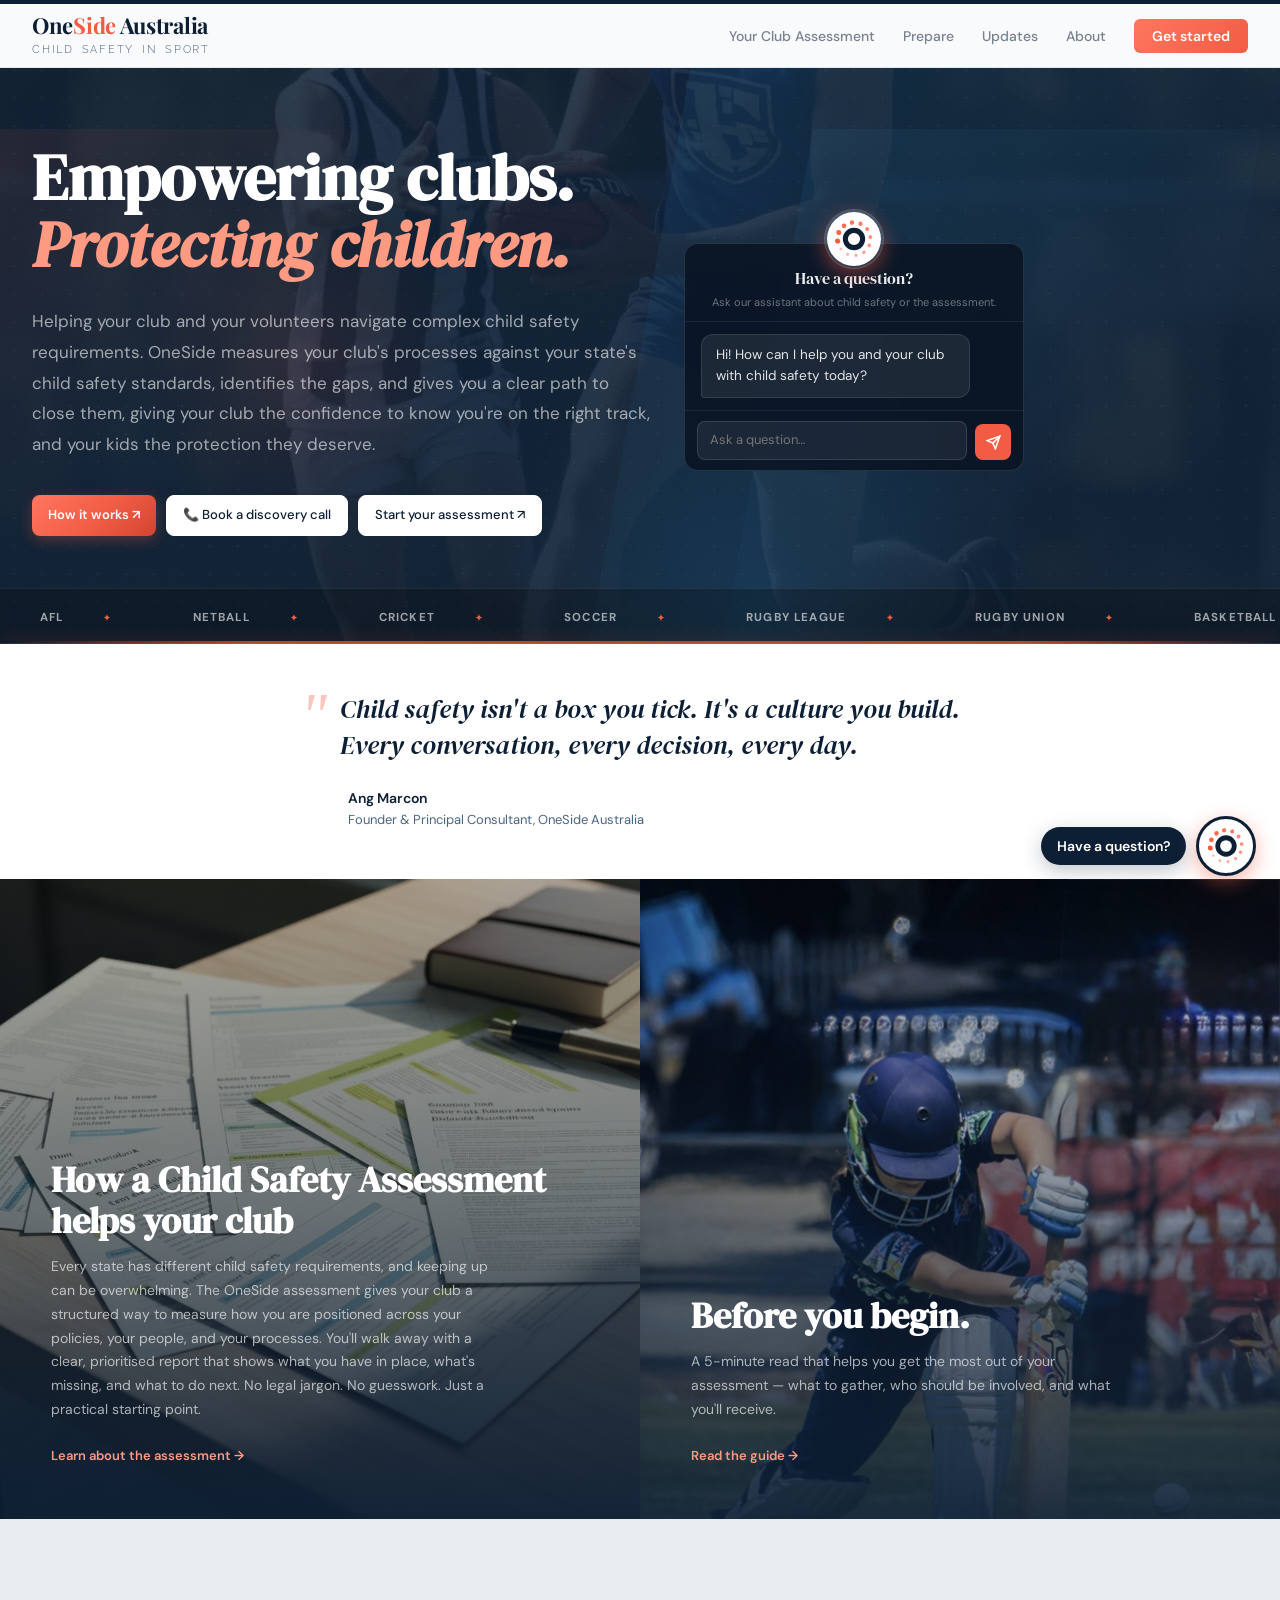
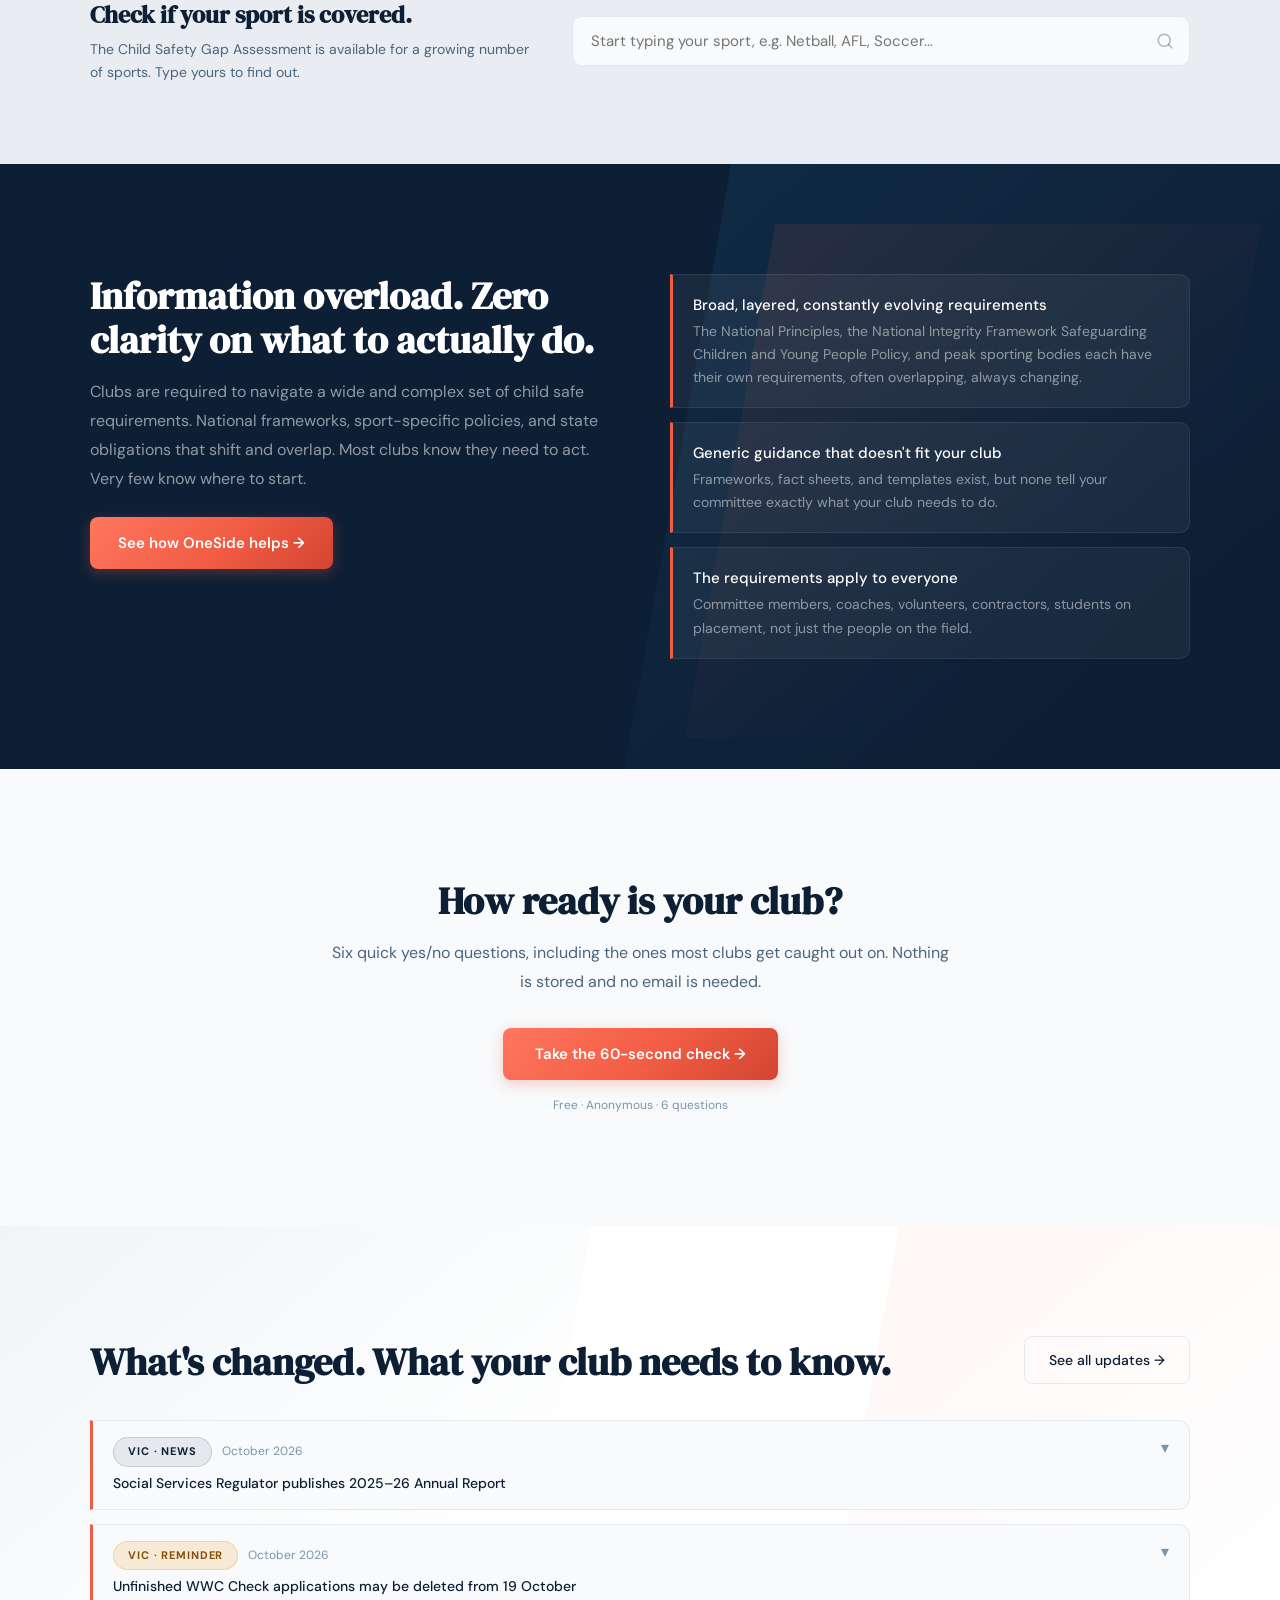
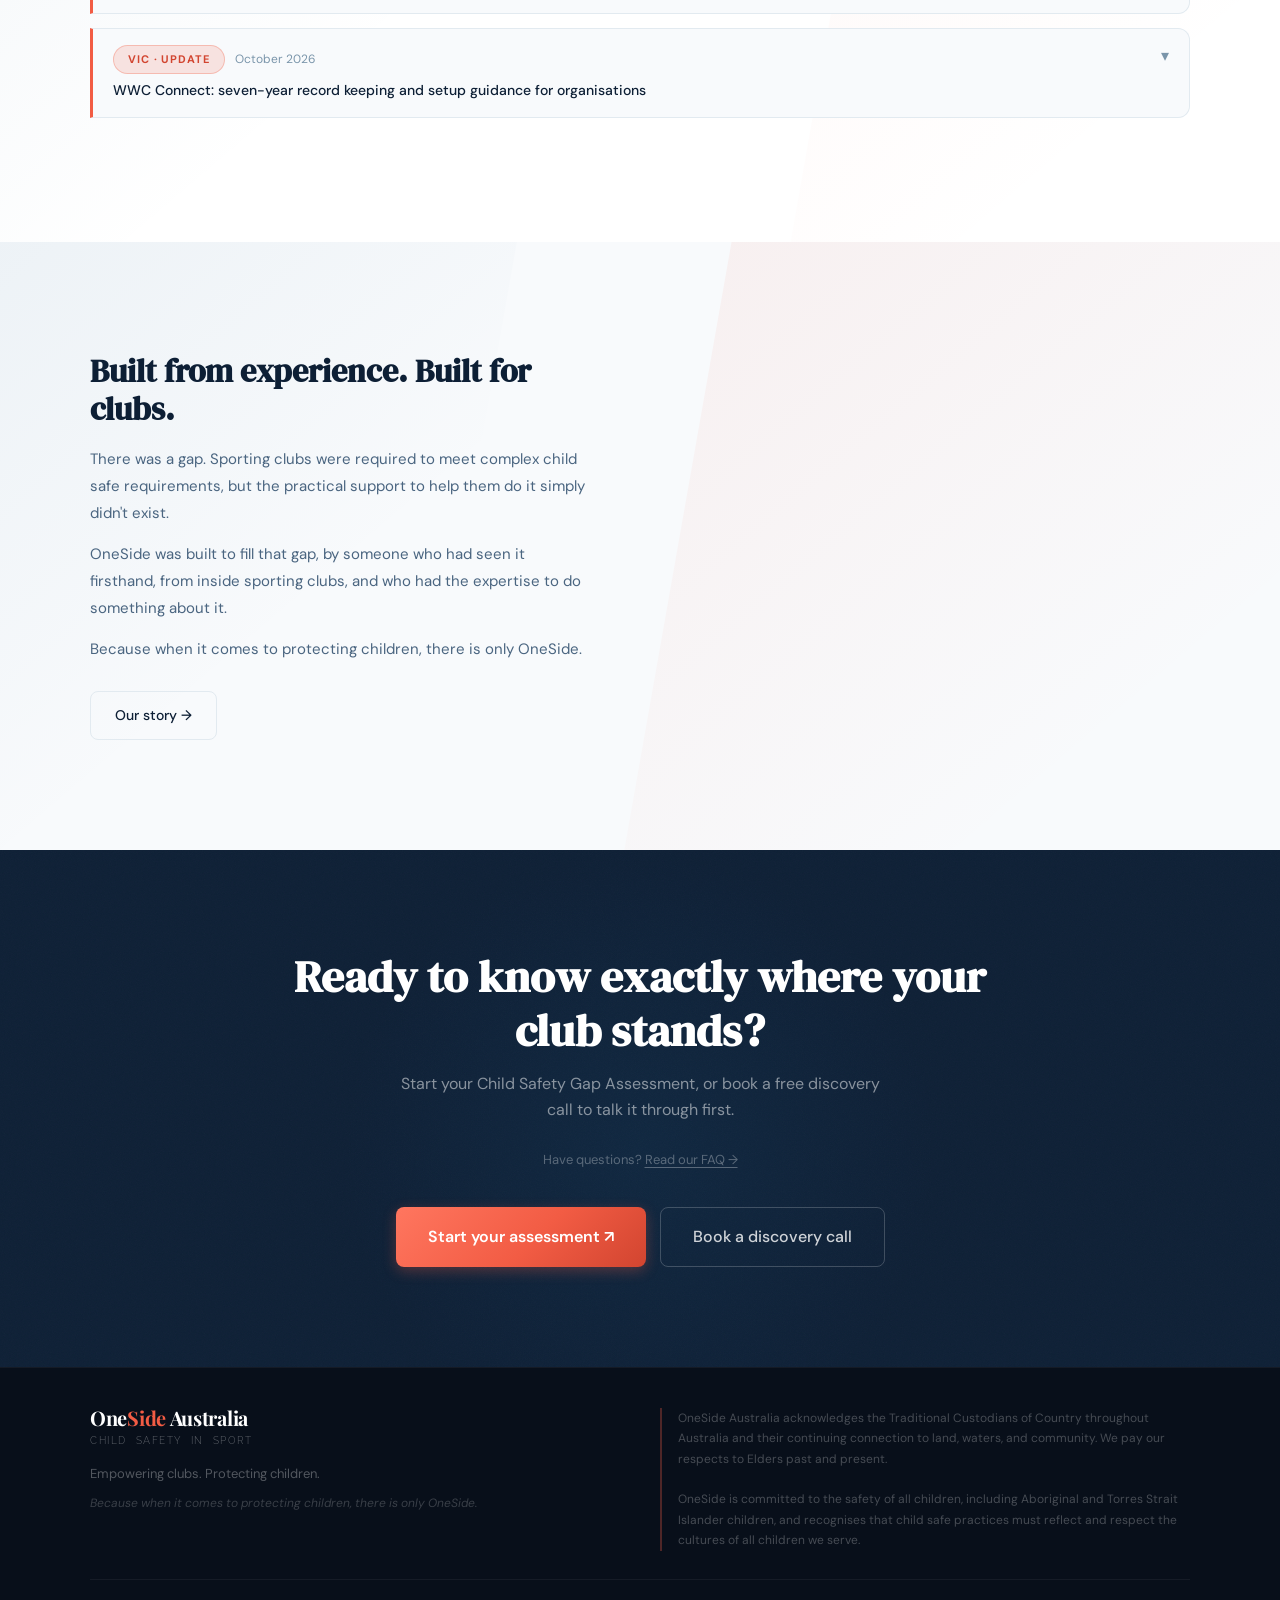
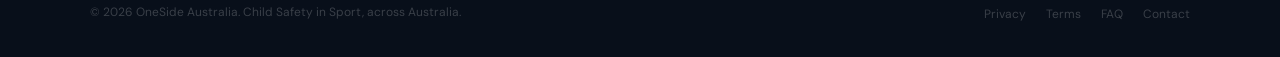
==== index.html @ 6e3538c7 "Sync home page with 3 newest updates" ====
﻿<!DOCTYPE html>
<html lang="en">
<head>
<meta charset="UTF-8">
<meta name="viewport" content="width=device-width, initial-scale=1.0">
<title>Child Safety Gap Assessment for Sporting Clubs | OneSide Australia</title>
<meta name="description" content="OneSide Australia helps sporting clubs become child safe compliant. Our gap assessment measures your club against the National Principles for Child Safe Organisations, the National Integrity Framework, and sport-specific requirements.">
<meta name="keywords" content="child safety sporting club Australia, child safe standards sport, child safety gap assessment, National Principles Child Safe Organisations, National Integrity Framework sport, child safe compliance sporting club, AFL child safety, netball child safety, cricket child safety">
<meta name="robots" content="index, follow">
<link rel="canonical" href="https://www.onesideaustralia.com.au/">
<meta property="og:title" content="Child Safety Gap Assessment for Sporting Clubs | OneSide Australia">
<meta property="og:description" content="Understand exactly where your club stands on child safety. OneSide measures your club against national frameworks and gives you practical options to become child safe compliant.">
<meta property="og:url" content="https://www.onesideaustralia.com.au/">
<meta property="og:type" content="website">
<meta property="og:site_name" content="OneSide Australia">
<meta property="og:image" content="https://www.onesideaustralia.com.au/images/og-image.png">
<meta property="og:image:width" content="1200">
<meta property="og:image:height" content="630">
<meta name="twitter:card" content="summary_large_image">
<meta name="twitter:title" content="Child Safety Gap Assessment for Sporting Clubs | OneSide Australia">
<meta name="twitter:description" content="Understand exactly where your club stands on child safety. OneSide measures your club against national frameworks.">
<meta name="twitter:image" content="https://www.onesideaustralia.com.au/images/og-image.png">
<link href="https://fonts.googleapis.com/css2?family=DM+Serif+Display:ital@0;1&family=DM+Sans:ital,wght@0,400;0,500;0,600;1,400&family=Playfair+Display:wght@700&family=Raleway:wght@300&display=swap" rel="stylesheet">
<link rel="icon" type="image/svg+xml" href="/favicon.svg">
<link rel="alternate icon" href="/favicon.ico">
<link rel="stylesheet" href="styles.css">
<script type="application/ld+json">
{
  "@context": "https://schema.org",
  "@type": "Organization",
  "name": "OneSide Australia",
  "url": "https://www.onesideaustralia.com.au",
  "description": "Child safety compliance consultancy helping Australian sporting clubs become child safe compliant through gap assessments and practical guidance.",
  "areaServed": "AU",
  "serviceType": "Child Safety Compliance Consulting"
}
</script>
<script type="application/ld+json">
{
  "@context": "https://schema.org",
  "@type": "Service",
  "name": "Child Safety Gap Assessment",
  "provider": { "@type": "Organization", "name": "OneSide Australia" },
  "description": "A gap assessment that measures your sporting club against the National Principles for Child Safe Organisations, the National Integrity Framework Safeguarding Children and Young People Policy, and sport-specific frameworks.",
  "areaServed": "AU",
  "offers": {
    "@type": "Offer",
    "price": "270",
    "priceCurrency": "AUD"
  }
}
</script>
<script defer src="/_vercel/insights/script.js"></script>
<!-- Google Analytics (G-QF3S1J1RBE). The tag is loaded after the page
     finishes loading so it never delays the page or the hero headline animation. -->
<script>
  window.dataLayer = window.dataLayer || [];
  function gtag(){dataLayer.push(arguments);}
  gtag('js', new Date());
  gtag('config', 'G-QF3S1J1RBE');
  window.addEventListener('load', function () {
    var s = document.createElement('script');
    s.async = true;
    s.src = 'https://www.googletagmanager.com/gtag/js?id=G-QF3S1J1RBE';
    document.head.appendChild(s);
  });
</script>
<!-- Microsoft Clarity (project z31mef8ixa). Loaded after the page finishes
     loading so it never delays the page or the hero headline animation. -->
<script type="text/javascript">
    window.addEventListener('load', function () {
        (function(c,l,a,r,i,t,y){
            c[a]=c[a]||function(){(c[a].q=c[a].q||[]).push(arguments)};
            t=l.createElement(r);t.async=1;t.src="https://www.clarity.ms/tag/"+i;
            y=l.getElementsByTagName(r)[0];y.parentNode.insertBefore(t,y);
        })(window, document, "clarity", "script", "z31mef8ixa");
    });
</script>
</head>
<body>

<nav>
  <div class="nav-logo">
    <a href="/" style="text-decoration:none;">
      <div>
        <div id="nav-brand" style="font-family:'Playfair Display',Georgia,serif;font-weight:700;font-size:22px;line-height:1;letter-spacing:-0.3px;white-space:nowrap;"><span style="color:#0D1F35">One</span><span style="color:#F25C44">Side</span><span style="color:#0D1F35"> Australia</span></div>
        <div id="logo-sub-wrap" style="margin-top:5px;">
          <div style="display:flex;justify-content:space-between;"><span style="font-family:'Raleway',sans-serif;font-weight:300;font-size:10.5px;color:#4A6580;">C</span><span style="font-family:'Raleway',sans-serif;font-weight:300;font-size:10.5px;color:#4A6580;">H</span><span style="font-family:'Raleway',sans-serif;font-weight:300;font-size:10.5px;color:#4A6580;">I</span><span style="font-family:'Raleway',sans-serif;font-weight:300;font-size:10.5px;color:#4A6580;">L</span><span style="font-family:'Raleway',sans-serif;font-weight:300;font-size:10.5px;color:#4A6580;">D</span><span style="font-family:'Raleway',sans-serif;font-weight:300;font-size:10.5px;color:#4A6580;">&nbsp;&nbsp;</span><span style="font-family:'Raleway',sans-serif;font-weight:300;font-size:10.5px;color:#4A6580;">S</span><span style="font-family:'Raleway',sans-serif;font-weight:300;font-size:10.5px;color:#4A6580;">A</span><span style="font-family:'Raleway',sans-serif;font-weight:300;font-size:10.5px;color:#4A6580;">F</span><span style="font-family:'Raleway',sans-serif;font-weight:300;font-size:10.5px;color:#4A6580;">E</span><span style="font-family:'Raleway',sans-serif;font-weight:300;font-size:10.5px;color:#4A6580;">T</span><span style="font-family:'Raleway',sans-serif;font-weight:300;font-size:10.5px;color:#4A6580;">Y</span><span style="font-family:'Raleway',sans-serif;font-weight:300;font-size:10.5px;color:#4A6580;">&nbsp;&nbsp;</span><span style="font-family:'Raleway',sans-serif;font-weight:300;font-size:10.5px;color:#4A6580;">I</span><span style="font-family:'Raleway',sans-serif;font-weight:300;font-size:10.5px;color:#4A6580;">N</span><span style="font-family:'Raleway',sans-serif;font-weight:300;font-size:10.5px;color:#4A6580;">&nbsp;&nbsp;</span><span style="font-family:'Raleway',sans-serif;font-weight:300;font-size:10.5px;color:#4A6580;">S</span><span style="font-family:'Raleway',sans-serif;font-weight:300;font-size:10.5px;color:#4A6580;">P</span><span style="font-family:'Raleway',sans-serif;font-weight:300;font-size:10.5px;color:#4A6580;">O</span><span style="font-family:'Raleway',sans-serif;font-weight:300;font-size:10.5px;color:#4A6580;">R</span><span style="font-family:'Raleway',sans-serif;font-weight:300;font-size:10.5px;color:#4A6580;">T</span></div>
        </div>
      </div>
    </a>
  </div>
  <ul class="nav-links">
    <li><a href="/assessment">Your Club Assessment</a></li>
    <li><a href="/prepare">Prepare</a></li>
    <li><a href="/updates">Updates</a></li>
    <li><a href="/about">About</a></li>
    <li><a href="/contact" class="nav-cta">Get started</a></li>
  </ul>
  <button class="hamburger" onclick="toggleMobileNav()" aria-label="Menu">
    <span></span><span></span><span></span>
  </button>
</nav>
<div class="mobile-nav" id="mobileNav">
  <a href="/assessment">Your Club Assessment</a>
  <a href="/prepare">Prepare</a>
  <a href="/updates">Updates</a>
  <a href="/about">About</a>
  <a href="/contact" class="nav-cta">Get started</a>
</div>

<main>

  <!-- HERO -->
<section class="hero-parallax" style="background: linear-gradient(rgba(13,31,53,0.87) 0%, rgba(13,31,53,0.93) 100%), url('/images/hero-sport.png') center/cover no-repeat; position:relative;overflow:hidden;padding-top:64px;max-width:100vw;">
  <!-- Background decorations -->
  <div style="position:absolute;inset:0;pointer-events:none;overflow:hidden;z-index:0;">
    <div style="position:absolute;top:50%;left:38%;width:560px;height:560px;background:radial-gradient(circle,rgba(46,134,193,0.18) 0%,transparent 68%);animation:heroGlow 7s ease-in-out infinite;transform-origin:center;"></div>
    <div style="position:absolute;top:30%;left:10%;width:340px;height:340px;background:radial-gradient(circle,rgba(242,92,68,0.1) 0%,transparent 70%);animation:heroGlow2 9s ease-in-out infinite;transform-origin:center;"></div>
    <div style="position:absolute;top:-10%;right:-5%;width:55%;height:130%;background:linear-gradient(135deg,rgba(27,94,138,0.22) 0%,transparent 65%);transform:skewX(-10deg);"></div>
    <div style="position:absolute;top:20%;right:5%;width:35%;height:80%;background:linear-gradient(135deg,rgba(46,134,193,0.1) 0%,transparent 70%);transform:skewX(-10deg);"></div>
    <div style="position:absolute;bottom:20%;left:-5%;width:30%;height:60%;background:linear-gradient(135deg,rgba(242,92,68,0.09) 0%,transparent 70%);transform:skewX(-10deg);"></div>
    <div style="position:absolute;inset:0;background-image:radial-gradient(rgba(255,255,255,0.04) 1px,transparent 1px);background-size:28px 28px;"></div>
    <div style="position:absolute;inset:0;background-image:url('data:image/svg+xml,%3Csvg viewBox=\'0 0 256 256\' xmlns=\'http://www.w3.org/2000/svg\'%3E%3Cfilter id=\'noise\'%3E%3CfeTurbulence type=\'fractalNoise\' baseFrequency=\'0.85\' numOctaves=\'4\' stitchTiles=\'stitch\'/%3E%3C/filter%3E%3Crect width=\'100%25\' height=\'100%25\' filter=\'url(%23noise)\' opacity=\'0.055\'/%3E%3C/svg%3E');background-size:180px 180px;opacity:0.65;pointer-events:none;"></div>
    <div style="position:absolute;bottom:0;left:0;right:0;height:3px;background:linear-gradient(90deg,transparent,var(--coral) 20%,var(--coral) 80%,transparent);box-shadow:0 0 16px rgba(242,92,68,0.5);"></div>
  </div>

  <!-- Hero body: text left, chat right -->
  <div style="position:relative;z-index:1;padding:80px 2rem 52px;display:flex;gap:32px;align-items:center;flex-wrap:wrap;">

    <!-- Text content -->
    <div style="flex:1;min-width:280px;max-width:620px;">
      <h1 style="font-family:'DM Serif Display',serif;font-size:clamp(2.9rem,5vw,4.2rem);line-height:1.05;color:white;margin-bottom:20px;overflow:hidden;padding-bottom:8px;">
        <span id="hero-line1" style="display:block;opacity:0;transform:translateX(-60px);transition:opacity 0.8s ease,transform 0.8s ease;">Empowering clubs.</span>
        <em id="hero-line2" style="display:block;font-style:italic;color:var(--coral-light);opacity:0;transform:translateX(-60px);transition:opacity 0.8s ease 0.45s,transform 0.8s ease 0.45s;">Protecting children.</em>
      </h1>
      <p style="font-size:17px;color:rgba(255,255,255,0.6);line-height:1.8;margin-bottom:36px;">Helping your club and your volunteers navigate complex child safety requirements. OneSide measures your club's processes against your state's child safety standards, identifies the gaps, and gives you a clear path to close them, giving your club the confidence to know you're on the right track, and your kids the protection they deserve.</p>
      <div style="display:flex;gap:10px;flex-wrap:wrap;">
        <a href="/assessment" class="btn-primary" style="font-size:13px;padding:9px 16px;">How it works ↗</a>
        <a href="https://outlook.office.com/book/OneSideAustralia30minDiscoveryCall@onesideaustralia.com.au/?ismsaljsauthenabled" target="_blank" class="btn-secondary" style="font-size:13px;padding:9px 16px;background:white;color:#0D1F35;border-color:white;">📞 Book a discovery call</a>
        <a href="https://oneside-australia.vercel.app/payment-select.html?type=initial" class="btn-secondary" target="_blank" style="font-size:13px;padding:9px 16px;background:white;color:#0D1F35;border-color:white;">Start your assessment ↗</a>
      </div>
    </div>

    <!-- Chat widget -->
    <div id="hero-chat" data-clarity-mask="True" style="flex:0 0 340px;min-width:280px;position:relative;padding-top:34px;">
      <!-- Popout spinning logo bubble -->
      <div style="position:absolute;top:0;left:50%;transform:translateX(-50%);width:60px;height:60px;border-radius:50%;background:white;border:3px solid rgba(255,255,255,0.18);background-clip:padding-box;display:flex;align-items:center;justify-content:center;box-shadow:0 6px 20px rgba(242,92,68,0.45);z-index:2;">
        <img src="/favicon.svg" width="46" height="46" alt="" aria-hidden="true">
      </div>
      <!-- Chat box -->
      <div style="background:rgba(9,19,34,0.82);backdrop-filter:blur(16px);-webkit-backdrop-filter:blur(16px);border-radius:14px;border:1px solid rgba(255,255,255,0.12);overflow:hidden;">
      <div style="padding:22px 20px 10px;text-align:center;border-bottom:1px solid rgba(255,255,255,0.07);">
        <p style="font-family:'DM Serif Display',serif;font-size:1rem;color:rgba(255,255,255,0.92);margin-bottom:2px;">Have a question?</p>
        <p style="font-size:11px;color:rgba(255,255,255,0.4);">Ask our assistant about child safety or the assessment.</p>
      </div>
      <div id="chat-messages" class="hero-chat-wrap" style="max-height:200px;overflow-y:auto;padding:12px 16px;display:flex;flex-direction:column;gap:8px;"></div>
      <div style="padding:10px 12px;border-top:1px solid rgba(255,255,255,0.07);display:flex;gap:8px;">
        <textarea id="chat-input" rows="1" placeholder="Ask a question…" onkeydown="chatKeydown(event)" style="flex:1;background:rgba(255,255,255,0.07);border:1px solid rgba(255,255,255,0.12);border-radius:8px;padding:9px 12px;font-size:13px;color:white;font-family:'DM Sans',sans-serif;outline:none;resize:none;min-height:36px;max-height:72px;line-height:1.45;transition:border-color 0.15s;" onfocus="this.style.borderColor='rgba(242,92,68,0.6)'" onblur="this.style.borderColor='rgba(255,255,255,0.12)'"></textarea>
        <button id="chat-send" onclick="sendChat()" aria-label="Send" style="background:var(--coral);border:none;border-radius:8px;width:36px;height:36px;cursor:pointer;display:flex;align-items:center;justify-content:center;flex-shrink:0;align-self:flex-end;transition:background 0.15s;">
          <svg width="15" height="15" viewBox="0 0 24 24" fill="none" stroke="white" stroke-width="2.5" stroke-linecap="round"><line x1="22" y1="2" x2="11" y2="13"/><polygon points="22 2 15 22 11 13 2 9 22 2"/></svg>
        </button>
      </div>
      </div><!-- /chat box -->
    </div><!-- /chat widget -->

  </div>

  <!-- Marquee -->
  <div class="marquee-wrap">
    <div class="marquee-inner">
      <span class="marquee-item">AFL</span>
      <span class="marquee-item">Netball</span>
      <span class="marquee-item">Cricket</span>
      <span class="marquee-item">Soccer</span>
      <span class="marquee-item">Rugby League</span>
      <span class="marquee-item">Rugby Union</span>
      <span class="marquee-item">Basketball</span>
      <span class="marquee-item">Tennis</span>
      <span class="marquee-item">Golf</span>
      <span class="marquee-item">Table Tennis</span>
      <span class="marquee-item">AFL</span>
      <span class="marquee-item">Netball</span>
      <span class="marquee-item">Cricket</span>
      <span class="marquee-item">Soccer</span>
      <span class="marquee-item">Rugby League</span>
      <span class="marquee-item">Rugby Union</span>
      <span class="marquee-item">Basketball</span>
      <span class="marquee-item">Tennis</span>
      <span class="marquee-item">Golf</span>
      <span class="marquee-item">Table Tennis</span>
    </div>
  </div>
</section>


  <!-- FOUNDER QUOTE -->
  <div style="background:white;padding:48px 2rem;">
    <div style="max-width:680px;margin:0 auto;">
      <div style="font-size:clamp(1.2rem,2vw,1.7rem);font-family:'DM Serif Display',serif;font-style:italic;color:var(--midnight);line-height:1.4;margin-bottom:24px;position:relative;padding-left:40px;">
        <span style="position:absolute;left:0;top:-8px;font-size:4rem;color:var(--coral);opacity:0.35;font-family:Georgia,serif;line-height:1;">"</span>
        Child safety isn't a box you tick. It's a culture you build. Every conversation, every decision, every day.
      </div>
      <div style="padding-left:48px;">
        <div style="font-size:14px;font-weight:600;color:var(--midnight);">Ang Marcon</div>
        <div style="font-size:13px;color:var(--text-mid);">Founder &amp; Principal Consultant, OneSide Australia</div>
      </div>
    </div>
  </div>

  <!-- FEATURE CARDS -->
  <div style="display:grid;grid-template-columns:1fr 1fr;">
    <a href="/assessment" style="aspect-ratio:1/1;position:relative;display:block;overflow:hidden;text-decoration:none;">
      <img src="/images/docs.png" alt="Child safety assessment documents" style="position:absolute;inset:0;width:100%;height:100%;object-fit:cover;transition:transform 0.5s ease;">
      <div style="position:absolute;inset:0;background:linear-gradient(to top,rgba(13,31,53,0.92) 0%,rgba(13,31,53,0.5) 50%,rgba(13,31,53,0.15) 100%);"></div>
      <div style="position:absolute;bottom:0;left:0;right:0;padding:clamp(24px,4vw,52px);">
        <h3 style="font-family:'DM Serif Display',serif;font-size:clamp(1.5rem,2.8vw,2.4rem);color:white;margin-bottom:14px;line-height:1.15;">How a Child Safety Assessment helps your club</h3>
        <p style="font-size:14px;color:rgba(255,255,255,0.65);line-height:1.7;margin-bottom:20px;max-width:44ch;">Every state has different child safety requirements, and keeping up can be overwhelming. The OneSide assessment gives your club a structured way to measure how you are positioned across your policies, your people, and your processes. You'll walk away with a clear, prioritised report that shows what you have in place, what's missing, and what to do next. No legal jargon. No guesswork. Just a practical starting point.</p>
        <span style="font-size:13px;font-weight:600;color:var(--coral-light);">Learn about the assessment →</span>
      </div>
    </a>
    <a href="/prepare" style="aspect-ratio:1/1;position:relative;display:block;overflow:hidden;text-decoration:none;">
      <img src="/images/5f00552d-e701-4f78-8898-78daaa9857b1.jpg" alt="Junior sport" style="position:absolute;inset:0;width:100%;height:100%;object-fit:cover;object-position:center top;transition:transform 0.5s ease;">
      <div style="position:absolute;inset:0;background:linear-gradient(to top,rgba(13,31,53,0.92) 0%,rgba(13,31,53,0.5) 50%,rgba(13,31,53,0.15) 100%);"></div>
      <div style="position:absolute;bottom:0;left:0;right:0;padding:clamp(24px,4vw,52px);">
        <h3 style="font-family:'DM Serif Display',serif;font-size:clamp(1.5rem,2.8vw,2.4rem);color:white;margin-bottom:14px;line-height:1.15;">Before you begin.</h3>
        <p style="font-size:14px;color:rgba(255,255,255,0.65);line-height:1.7;margin-bottom:20px;max-width:44ch;">A 5-minute read that helps you get the most out of your assessment — what to gather, who should be involved, and what you'll receive.</p>
        <span style="font-size:13px;font-weight:600;color:var(--coral-light);">Read the guide →</span>
      </div>
    </a>
  </div>

  <!-- SPORT SEARCH -->
  <section style="padding:80px 2rem;background:rgba(13,31,53,0.06);position:relative;overflow:hidden;" class="reveal">
    <div class="section-inner" style="position:relative;z-index:1;">
      <div style="display:grid;grid-template-columns:1fr 1.4fr;gap:40px;align-items:center;">
        <div>
          <h2 style="font-family:'DM Serif Display',serif;font-size:1.5rem;color:var(--midnight);line-height:1.3;margin-bottom:8px;">Check if your sport is covered.</h2>
          <p style="font-size:14px;color:var(--text-mid);line-height:1.65;">The Child Safety Gap Assessment is available for a growing number of sports. Type yours to find out.</p>
        </div>
        <div>
          <div style="position:relative;">
            <input type="text" id="home-sport-input" oninput="checkSportHome(this.value)" placeholder="Start typing your sport, e.g. Netball, AFL, Soccer..." autocomplete="off" style="width:100%;padding:14px 48px 14px 18px;font-size:15px;border-radius:10px;border:1.5px solid var(--muted);background:var(--off-white);color:var(--midnight);font-family:'DM Sans',sans-serif;outline:none;transition:border-color 0.15s;" onfocus="this.style.borderColor='#F25C44'" onblur="this.style.borderColor='rgba(13,31,53,0.15)'">
            <svg style="position:absolute;right:16px;top:50%;transform:translateY(-50%);color:rgba(13,31,53,0.3);" width="18" height="18" viewBox="0 0 24 24" fill="none" stroke="currentColor" stroke-width="2" stroke-linecap="round"><circle cx="11" cy="11" r="8"/><path d="M21 21l-4.35-4.35"/></svg>
          </div>
          <div id="home-sport-result" style="margin-top:10px;display:none;"></div>
        </div>
      </div>
    </div>
  </section>

  <!-- PROBLEM -->
  <section style="padding:110px 2rem;background:var(--midnight);position:relative;overflow:hidden;" class="reveal">
    <div style="position:absolute;top:-20%;right:-8%;width:55%;height:140%;background:linear-gradient(135deg,rgba(27,94,138,0.2) 0%,transparent 70%);transform:skewX(-10deg);pointer-events:none;"></div>
    <div style="position:absolute;top:10%;right:5%;width:38%;height:85%;background:linear-gradient(135deg,rgba(242,92,68,0.1) 0%,transparent 70%);transform:skewX(-10deg);pointer-events:none;"></div>
    <div class="section-inner" style="position:relative;z-index:1;">
      <div style="display:grid;grid-template-columns:1fr 1fr;gap:60px;align-items:start;">
        <div>
          <h2 class="section-title" style="color:white;">Information overload. Zero clarity on what to actually do.</h2>
          <p class="lead" style="color:rgba(255,255,255,0.55);margin-bottom:24px;">Clubs are required to navigate a wide and complex set of child safe requirements. National frameworks, sport-specific policies, and state obligations that shift and overlap. Most clubs know they need to act. Very few know where to start.</p>
          <a href="/assessment" class="btn-primary">See how OneSide helps →</a>
        </div>
        <div class="reveal-stagger">
          <div style="display:flex;align-items:flex-start;gap:14px;padding:18px 20px;background:rgba(255,255,255,0.05);border:1px solid rgba(255,255,255,0.08);border-left:3px solid var(--coral);border-radius:0 10px 10px 0;margin-bottom:14px;" class="hover-card-dark"><div><strong style="display:block;font-size:15px;color:white;margin-bottom:3px;font-weight:500;">Broad, layered, constantly evolving requirements</strong><p style="font-size:14px;color:rgba(255,255,255,0.5);line-height:1.65;">The National Principles, the National Integrity Framework Safeguarding Children and Young People Policy, and peak sporting bodies each have their own requirements, often overlapping, always changing.</p></div></div>
          <div style="display:flex;align-items:flex-start;gap:14px;padding:18px 20px;background:rgba(255,255,255,0.05);border:1px solid rgba(255,255,255,0.08);border-left:3px solid var(--coral);border-radius:0 10px 10px 0;margin-bottom:14px;" class="hover-card-dark"><div><strong style="display:block;font-size:15px;color:white;margin-bottom:3px;font-weight:500;">Generic guidance that doesn't fit your club</strong><p style="font-size:14px;color:rgba(255,255,255,0.5);line-height:1.65;">Frameworks, fact sheets, and templates exist, but none tell your committee exactly what your club needs to do.</p></div></div>
          <div style="display:flex;align-items:flex-start;gap:14px;padding:18px 20px;background:rgba(255,255,255,0.05);border:1px solid rgba(255,255,255,0.08);border-left:3px solid var(--coral);border-radius:0 10px 10px 0;" class="hover-card-dark"><div><strong style="display:block;font-size:15px;color:white;margin-bottom:3px;font-weight:500;">The requirements apply to everyone</strong><p style="font-size:14px;color:rgba(255,255,255,0.5);line-height:1.65;">Committee members, coaches, volunteers, contractors, students on placement, not just the people on the field.</p></div></div>
        </div>
      </div>
    </div>
  </section>

  <!-- READINESS QUICK CHECK — TEASER -->
  <section style="padding:110px 2rem;background:var(--off-white);" class="reveal" id="readiness-check">
    <div class="section-inner" style="max-width:680px;text-align:center;">
      <h2 class="section-title">How ready is your club?</h2>
      <p class="lead" style="margin:0 auto 32px;">Six quick yes/no questions, including the ones most clubs get caught out on. Nothing is stored and no email is needed.</p>
      <button class="btn-primary" onclick="openQuiz()" style="font-size:15px;padding:16px 32px;">Take the 60-second check →</button>
      <p style="font-size:12px;color:var(--text-light);margin-top:16px;">Free · Anonymous · 6 questions</p>
    </div>
  </section>

  <!-- UPDATES PREVIEW -->
  <section style="padding:110px 2rem;background:white;position:relative;overflow:hidden;" class="reveal">
    <div style="position:absolute;top:-15%;left:-6%;width:48%;height:130%;background:linear-gradient(135deg,rgba(27,94,138,0.07) 0%,transparent 70%);transform:skewX(-10deg);pointer-events:none;"></div>
    <div style="position:absolute;top:-10%;right:-6%;width:40%;height:120%;background:linear-gradient(135deg,rgba(242,92,68,0.05) 0%,transparent 70%);transform:skewX(-10deg);pointer-events:none;"></div>
    <div class="section-inner" style="position:relative;z-index:1;">
      <div style="display:flex;align-items:flex-end;justify-content:space-between;margin-bottom:36px;flex-wrap:wrap;gap:16px;">
        <div>
          <h2 class="section-title" style="margin-bottom:0;">What's changed. What your club needs to know.</h2>
        </div>
        <a href="/updates" class="btn-outline" style="flex-shrink:0;">See all updates →</a>
      </div>
      
      <div class="update-card" data-region="vic" data-sport="all" data-sortdate="2026-10"><div class="uc-head" onclick="toggleUpdate(this.closest('.update-card'))"><div class="uc-head-inner"><div class="uc-meta"><span class="uc-tag t-news">VIC · News</span><span class="uc-date">October 2026</span></div><h5>Social Services Regulator publishes 2025–26 Annual Report</h5></div><span class="uc-chevron">▾</span></div><div class="uc-body"><p>The Social Services Regulator (SSR) has published its second annual report, covering the 2025–26 financial year. The report highlights the SSR&#39;s progress following the Rapid Child Safety Review, with an expansion of the SSR&#39;s remit to include delivering the Working with Children Check, NDIS Worker Screening Check, the Reportable Conduct Scheme and taking a greater role in upholding the Child Safe Standards.</p><a href="https://www.vic.gov.au/social-services-regulator-2025-26-annual-report" class="uc-source-link" target="_blank" rel="noopener">Read more at Social Services Regulator ↗</a></div></div>
      <div class="update-card" data-region="vic" data-sport="all" data-sortdate="2026-10"><div class="uc-head" onclick="toggleUpdate(this.closest('.update-card'))"><div class="uc-head-inner"><div class="uc-meta"><span class="uc-tag t-reminder">VIC · Reminder</span><span class="uc-date">October 2026</span></div><h5>Unfinished WWC Check applications may be deleted from 19 October</h5></div><span class="uc-chevron">▾</span></div><div class="uc-body"><p>Anyone who starts an online Working with Children Check application but doesn&#39;t complete it, including verifying their identity, before Monday 19 October 2026 may have their application deleted. They will then need to start a new application and complete the mandatory child safety training.</p><a href="https://www.vic.gov.au/working-with-children-check" class="uc-source-link" target="_blank" rel="noopener">Read more at Social Services Regulator (Victoria) ↗</a></div></div>
      <div class="update-card" data-region="vic" data-sport="all" data-sortdate="2026-10"><div class="uc-head" onclick="toggleUpdate(this.closest('.update-card'))"><div class="uc-head-inner"><div class="uc-meta"><span class="uc-tag t-update">VIC · Update</span><span class="uc-date">October 2026</span></div><h5>WWC Connect: seven-year record keeping and setup guidance for organisations</h5></div><span class="uc-chevron">▾</span></div><div class="uc-body"><p>From 19 October 2026, organisations that engage people in child-related work must keep records of each worker&#39;s name, contact details, evidence of verification, and start and end dates for at least seven years after they stop engaging them. Clubs access WWC Connect with a Service Victoria account and business profile, and can add delegates and use bulk upload.</p><a href="https://www.vic.gov.au/working-children-connect" class="uc-source-link" target="_blank" rel="noopener">Read more at Social Services Regulator (Victoria) ↗</a></div></div>
    </div>
  </section>

  <!-- WHY ONESIDE -->
  <section style="padding:110px 2rem;background:var(--off-white);position:relative;overflow:hidden;" class="reveal">
    <div style="position:absolute;top:-20%;right:-8%;width:55%;height:140%;background:linear-gradient(135deg,rgba(242,92,68,0.07) 0%,transparent 70%);transform:skewX(-10deg);pointer-events:none;"></div>
    <div style="position:absolute;bottom:0%;left:-5%;width:42%;height:120%;background:linear-gradient(135deg,rgba(27,94,138,0.06) 0%,transparent 70%);transform:skewX(-10deg);pointer-events:none;"></div>
    <div class="section-inner" style="display:grid;grid-template-columns:1fr 1.1fr;gap:60px;align-items:center;position:relative;z-index:1;">
      <div>
        <h2 style="font-family:'DM Serif Display',serif;font-size:clamp(1.6rem,2.5vw,2.2rem);color:var(--midnight);margin-bottom:18px;line-height:1.2;">Built from experience. Built for clubs.</h2>
        <p style="font-size:15px;color:var(--text-mid);line-height:1.8;margin-bottom:14px;">There was a gap. Sporting clubs were required to meet complex child safe requirements, but the practical support to help them do it simply didn't exist.</p>
        <p style="font-size:15px;color:var(--text-mid);line-height:1.8;margin-bottom:14px;">OneSide was built to fill that gap, by someone who had seen it firsthand, from inside sporting clubs, and who had the expertise to do something about it.</p>
        <p style="font-size:15px;color:var(--text-mid);line-height:1.8;margin-bottom:28px;">Because when it comes to protecting children, there is only OneSide.</p>
        <a href="/about" class="btn-outline">Our story →</a>
      </div>
      <div style="display:flex;flex-direction:column;gap:14px;" class="reveal-stagger">
        <!-- QUALIFICATIONS HIDDEN — restore once secondary employment approved
        <div style="background:white;border:1px solid var(--muted);border-radius:12px;padding:20px 24px;display:flex;align-items:flex-start;gap:12px;" class="hover-card">
          <div style="width:6px;height:6px;border-radius:50%;background:var(--coral);flex-shrink:0;margin-top:8px;"></div>
          <div style="font-size:14px;color:var(--text-mid);line-height:1.65;">Over two decades of experience in public safety and child protection</div>
        </div>
        <div style="background:white;border:1px solid var(--muted);border-radius:12px;padding:20px 24px;display:flex;align-items:flex-start;gap:12px;" class="hover-card">
          <div style="width:6px;height:6px;border-radius:50%;background:var(--coral);flex-shrink:0;margin-top:8px;"></div>
          <div style="font-size:14px;color:var(--text-mid);line-height:1.65;">Active experience working inside junior sporting clubs, not advising from the outside</div>
        </div>
        -->
      </div>
    </div>
  </section>

  <!-- FINAL CTA -->
  <section class="final-cta reveal">
    <h2>Ready to know exactly where your club stands?</h2>
    <p>Start your Child Safety Gap Assessment, or book a free discovery call to talk it through first.</p>
    <p style="font-size:13px;opacity:0.6;margin-top:-8px;">Have questions? <a href="/faq" style="color:inherit;text-decoration:underline;text-underline-offset:3px;">Read our FAQ →</a></p>
    <div class="fca">
      <a href="https://oneside-australia.vercel.app/payment-select.html?type=initial" class="btn-primary" style="font-size:16px;padding:16px 32px;" target="_blank">Start your assessment ↗</a>
      <a href="https://outlook.office.com/book/OneSideAustralia30minDiscoveryCall@onesideaustralia.com.au/?ismsaljsauthenabled" target="_blank" class="btn-secondary" style="font-size:16px;padding:16px 32px;">Book a discovery call</a>
    </div>
  </section>

</main>

<footer>
  <div class="ft-top">
    <div class="ft-brand">
      <a href="/" aria-label="OneSide Australia" style="text-decoration:none;display:inline-block;">
        <div style="font-family:'Playfair Display',Georgia,serif;font-weight:700;font-size:20px;line-height:1;letter-spacing:-0.3px;white-space:nowrap;"><span style="color:#fff">One</span><span style="color:#F25C44">Side</span><span style="color:#fff"> Australia</span></div><div style="margin-top:5px;font-family:'Raleway',sans-serif;font-weight:300;font-size:9.5px;letter-spacing:0.16em;color:rgba(255,255,255,0.35);">CHILD&nbsp;&nbsp;SAFETY&nbsp;&nbsp;IN&nbsp;&nbsp;SPORT</div>
      </a>
      <p>Empowering clubs. Protecting children.</p>
      <div class="ft-tagline">Because when it comes to protecting children, there is only OneSide.</div>
    </div>
    <div class="ft-ack">OneSide Australia acknowledges the Traditional Custodians of Country throughout Australia and their continuing connection to land, waters, and community. We pay our respects to Elders past and present.<br><br>OneSide is committed to the safety of all children, including Aboriginal and Torres Strait Islander children, and recognises that child safe practices must reflect and respect the cultures of all children we serve.</div>
  </div>
  <div class="ft-bottom">
    <div class="ft-copy">© 2026 OneSide Australia. Child Safety in Sport, across Australia.</div>
    <ul class="ft-links"><li><a href="/privacy">Privacy</a></li><li><a href="/terms">Terms</a></li><li><a href="/faq">FAQ</a></li><li><a href="/contact">Contact</a></li></ul>
  </div>
</footer>

<script src="scripts.js"></script>

<!-- READINESS CHECK MODAL -->
<div id="quiz-modal" class="quiz-modal" onclick="if(event.target===this)closeQuiz()">
  <div class="quiz-modal-panel">
    <div class="quiz-modal-head">
      <p style="font-size:11px;font-weight:600;letter-spacing:0.12em;text-transform:uppercase;color:var(--coral-light);margin:0 0 6px;">Quick check</p>
      <h2 style="font-family:'DM Serif Display',serif;font-size:1.4rem;color:white;margin:0 0 4px;line-height:1.2;">How ready is your club?</h2>
      <p style="font-size:13px;color:rgba(255,255,255,0.55);margin:0;">Answer honestly — nothing is stored, and nobody sees your answers.</p>
    </div>
    <button onclick="closeQuiz()" aria-label="Close" class="quiz-modal-close">✕</button>
    <div style="padding:10px 28px 24px;">
      <div class="quiz-q" data-q="1">
        <div class="quiz-q-text">Does your club have a written child safe policy that the committee has reviewed in the last 12 months?</div>
        <div class="quiz-opts">
          <button class="quiz-btn" onclick="quizAnswer(this,'yes')">Yes</button>
          <button class="quiz-btn" onclick="quizAnswer(this,'no')">No / not sure</button>
        </div>
      </div>
      <div class="quiz-q" data-q="2">
        <div class="quiz-q-text">Do all committee members, coaches and regular volunteers hold a current Working With Children Check (or your state's equivalent)?</div>
        <div class="quiz-opts">
          <button class="quiz-btn" onclick="quizAnswer(this,'yes')">Yes</button>
          <button class="quiz-btn" onclick="quizAnswer(this,'no')">No / not sure</button>
        </div>
      </div>
      <div class="quiz-q" data-q="3">
        <div class="quiz-q-text">Would every junior player at your club know who to talk to if they had a concern?</div>
        <div class="quiz-opts">
          <button class="quiz-btn" onclick="quizAnswer(this,'yes')">Yes</button>
          <button class="quiz-btn" onclick="quizAnswer(this,'no')">No / not sure</button>
        </div>
      </div>
      <div class="quiz-q" data-q="4">
        <div class="quiz-q-text">Do your child safety processes cover the adults who help out occasionally — scorers, canteen helpers, parents stepping in at training?</div>
        <div class="quiz-opts">
          <button class="quiz-btn" onclick="quizAnswer(this,'yes')">Yes</button>
          <button class="quiz-btn" onclick="quizAnswer(this,'no')">No / not sure</button>
        </div>
      </div>
      <div class="quiz-q" data-q="5">
        <div class="quiz-q-text">Has anyone at your club completed formal child safety training in the past year?</div>
        <div class="quiz-opts">
          <button class="quiz-btn" onclick="quizAnswer(this,'yes')">Yes</button>
          <button class="quiz-btn" onclick="quizAnswer(this,'no')">No / not sure</button>
        </div>
      </div>
      <div class="quiz-q" data-q="6">
        <div class="quiz-q-text">Does your club have a documented complaints process designed with children in mind?</div>
        <div class="quiz-opts">
          <button class="quiz-btn" onclick="quizAnswer(this,'yes')">Yes</button>
          <button class="quiz-btn" onclick="quizAnswer(this,'no')">No / not sure</button>
        </div>
      </div>
      <div class="quiz-progress" id="quiz-progress"></div>
      <div class="quiz-result" id="quiz-result">
        <div class="quiz-result-inner">
          <h3 id="quiz-result-title"></h3>
          <p id="quiz-result-text"></p>
          <div class="fca">
            <a href="https://oneside-australia.vercel.app/payment-select.html?type=initial" class="btn-primary" target="_blank">Take the full assessment ↗</a>
            <a href="/assessment" class="btn-outline" style="border-color:rgba(255,255,255,0.25);color:rgba(255,255,255,0.85);">How it works →</a>
          </div>
        </div>
      </div>
    </div>
  </div>
</div>

<!-- NEWSLETTER MODAL -->
<div id="newsletter-modal" style="display:none;position:fixed;inset:0;z-index:9999;background:rgba(13,31,53,0.85);backdrop-filter:blur(3px);align-items:center;justify-content:center;padding:1rem;">
  <div style="background:#F8FAFC;border-radius:16px;max-width:540px;width:100%;position:relative;overflow:hidden;box-shadow:0 24px 60px rgba(0,0,0,0.4);">
    <div style="background:#0D1F35;padding:24px 28px 20px;">
      <p style="font-size:11px;font-weight:600;letter-spacing:0.12em;text-transform:uppercase;color:#F25C44;margin:0 0 6px;">OneSide Australia</p>
      <h2 style="font-family:'DM Serif Display',serif;font-size:1.4rem;color:white;margin:0 0 4px;line-height:1.2;">Stay across child safety in sport</h2>
      <p style="font-size:13px;color:rgba(255,255,255,0.55);margin:0;">Monthly updates, in plain language, for clubs.</p>
    </div>
    <button onclick="closeNewsletterModal()" aria-label="Close" style="position:absolute;top:12px;right:12px;background:#F25C44;border:none;border-radius:50%;width:30px;height:30px;cursor:pointer;display:flex;align-items:center;justify-content:center;color:white;font-size:15px;line-height:1;font-family:sans-serif;">✕</button>
    <div>
      <div style="padding:28px;">
        <form onsubmit="submitSubscribe(event)" style="display:flex;flex-direction:column;gap:12px;">
          <input type="email" id="subscribe-email" placeholder="Your email address" required style="width:100%;padding:12px 16px;border:1.5px solid #E2EAF0;border-radius:8px;font-size:15px;font-family:'DM Sans',sans-serif;color:#0D1F35;outline:none;box-sizing:border-box;">
          <button type="submit" id="subscribe-btn" style="background:#F25C44;color:white;border:none;border-radius:8px;padding:13px 24px;font-size:15px;font-weight:600;font-family:'DM Sans',sans-serif;cursor:pointer;">Subscribe →</button>
          <p id="subscribe-msg" style="font-size:13px;text-align:center;margin:0;min-height:18px;color:#1A7A4A;"></p>
        </form>
      </div>
    </div>
    <div style="padding:10px 24px;border-top:1px solid #E2EAF0;text-align:center;">
      <p style="font-size:11px;color:#7A95AA;margin:0;">No spam. Unsubscribe any time. <a href="/privacy" style="color:#1B5E8A;text-decoration:none;">Privacy policy</a></p>
    </div>
  </div>
</div>
<script>
/* Newsletter popup. Shows once per visit: straight after the hero chat moves
   to the corner (see scripts.js), or at 40 seconds if the visitor is using the chat. */
(function(){
  var shown = false;
  try { shown = !!sessionStorage.getItem('osModalShown'); } catch(e) {}
  window.osNewsletterShown = function(){ return shown; };
  window.osShowNewsletter = function(){
    if (shown) return false;
    shown = true;
    document.getElementById('newsletter-modal').style.display='flex';
    try { sessionStorage.setItem('osModalShown','1'); } catch(e) {}
    return true;
  };
  setTimeout(window.osShowNewsletter, 40000);
})();
function closeNewsletterModal(){
  // On the homepage the popup can shrink into the hero instead (scripts.js)
  if (window.osCloseNewsletterIntoHero && window.osCloseNewsletterIntoHero()) return;
  document.getElementById('newsletter-modal').style.display='none';
}
(function(){
  function fitSubtitle(){
    var brand=document.getElementById('nav-brand');
    var sub=document.getElementById('nav-sub');
    if(!brand||!sub)return;
    var targetW=brand.getBoundingClientRect().width;
    var probe=document.createElement('span');
    probe.style.cssText='position:absolute;visibility:hidden;white-space:nowrap;font-size:10px;font-weight:600;text-transform:uppercase;letter-spacing:0px;font-family:'+getComputedStyle(sub).fontFamily;
    probe.textContent=sub.textContent;
    document.body.appendChild(probe);
    var naturalW=probe.getBoundingClientRect().width;
    document.body.removeChild(probe);
    var extra=(targetW-naturalW)/sub.textContent.length;
    sub.style.letterSpacing=extra+'px';
  }
  document.fonts.ready.then(fitSubtitle);
  window.addEventListener('resize',fitSubtitle);
})();
(function(){
  function animateHero(){
    var l1=document.getElementById('hero-line1');
    var l2=document.getElementById('hero-line2');
    if(!l1||!l2)return;
    l1.style.opacity='1';l1.style.transform='translateY(0)';
    l2.style.opacity='1';l2.style.transform='translateY(0)';
  }
  window.addEventListener('load',animateHero);
})();
</script>
<script>
window.addEventListener('load',function(){
  var brand=document.getElementById('nav-brand');
  var wrap=document.getElementById('logo-sub-wrap');
  if(brand&&wrap){wrap.style.width=brand.offsetWidth+'px';}
});
</script>
</body>
</html>
---- styles.css ----
*, *::before, *::after { box-sizing: border-box; margin: 0; padding: 0; }
:root {
  --midnight: #0D1F35; --midnight2: #122640; --steel: #1B5E8A; --sky: #2E86C1;
  --coral: #F25C44; --coral-dark: #D24530; --coral-light: #FF9A82;
  --off-white: #F8FAFC; --muted: #E2EAF0; --text-mid: #4A6580; --text-light: #7A95AA;
}
html { scroll-behavior: smooth; }
body { font-family: 'DM Sans', sans-serif; background: var(--off-white); color: var(--midnight); line-height: 1.6; }

/* NAV */
nav { position: fixed; top: 4px; left: 0; right: 0; z-index: 100; background: #F8FAFC; padding: 0 2rem; display: flex; align-items: center; justify-content: space-between; height: 64px; border-bottom: 1px solid rgba(13,31,53,0.08); }
nav::before { content: ''; position: fixed; top: 0; left: 0; right: 0; height: 4px; background: #0D1F35; z-index: 101; }
.nav-logo { display: flex; align-items: center; gap: 12px; text-decoration: none; cursor: pointer; }
.nav-links { display: flex; align-items: center; gap: 1.75rem; list-style: none; }
.nav-links a { color: rgba(13,31,53,0.55); text-decoration: none; font-size: 14px; font-weight: 500; transition: color 0.2s; cursor: pointer; }
.nav-links a:hover, .nav-links a.active { color: #0D1F35; }
.nav-cta { background: linear-gradient(135deg, #FF765F, #F25C44) !important; color: white !important; padding: 8px 18px; border-radius: 6px; font-weight: 600 !important; }
.nav-cta:hover { background: linear-gradient(135deg, #F25C44, #D24530) !important; }

/* BUTTONS */
.btn-primary { background: linear-gradient(135deg, #FF765F 0%, #F25C44 55%, #D24530 100%); color: white; padding: 14px 28px; border-radius: 8px; font-family: 'DM Sans', sans-serif; font-size: 15px; font-weight: 600; text-decoration: none; border: none; cursor: pointer; transition: opacity 0.2s, transform 0.15s, box-shadow 0.2s; display: inline-flex; align-items: center; gap: 8px; box-shadow: 0 4px 14px rgba(242,92,68,0.3); }
.btn-primary:hover { opacity: 0.9; transform: translateY(-1px); box-shadow: 0 6px 20px rgba(242,92,68,0.4); }
.btn-secondary { background: transparent; color: rgba(255,255,255,0.8); padding: 14px 28px; border-radius: 8px; font-family: 'DM Sans', sans-serif; font-size: 15px; font-weight: 500; text-decoration: none; border: 1px solid rgba(255,255,255,0.2); cursor: pointer; transition: border-color 0.2s, color 0.2s; display: inline-flex; align-items: center; gap: 8px; }
.btn-secondary:hover { border-color: rgba(255,255,255,0.5); color: white; }
.btn-outline { background: transparent; color: var(--midnight); padding: 12px 24px; border-radius: 8px; font-family: 'DM Sans', sans-serif; font-size: 14px; font-weight: 500; text-decoration: none; border: 1px solid var(--muted); cursor: pointer; transition: border-color 0.2s, color 0.2s; display: inline-flex; align-items: center; gap: 8px; }
.btn-outline:hover { border-color: var(--coral); color: var(--coral); }
.btn-dark { background: var(--midnight); color: white; padding: 14px 28px; border-radius: 8px; font-family: 'DM Sans', sans-serif; font-size: 15px; font-weight: 600; text-decoration: none; border: none; cursor: pointer; transition: background 0.2s; display: inline-flex; align-items: center; gap: 8px; }
.btn-dark:hover { background: var(--midnight2); }

/* COMMON */
.section-inner { max-width: 1100px; margin: 0 auto; }
.eyebrow { font-size: 11px; font-weight: 600; letter-spacing: 0.14em; text-transform: uppercase; color: var(--coral); margin-bottom: 12px; }
.eyebrow.light { color: var(--coral-light); }
.section-title { font-family: 'DM Serif Display', serif; font-size: clamp(1.8rem, 3vw, 2.6rem); line-height: 1.15; color: var(--midnight); margin-bottom: 16px; }
.section-title.light { color: white; }
.lead { font-size: 16px; color: var(--text-mid); max-width: 620px; line-height: 1.8; }
.lead.light { color: rgba(255,255,255,0.6); }
.coral-line { width: 36px; height: 3px; background: var(--coral); border-radius: 2px; margin-bottom: 20px; }

/* PAGE HERO */
.page-hero { background: var(--midnight); padding: 120px 2rem 70px; position: relative; overflow: hidden; }
.ph-band { position: absolute; top: -20%; right: -5%; width: 50%; height: 140%; background: rgba(27,94,138,0.1); transform: skewX(-8deg); pointer-events: none; }
.ph-dots { position: absolute; inset: 0; background-image: radial-gradient(rgba(255,255,255,0.025) 1px, transparent 1px); background-size: 28px 28px; pointer-events: none; }
.ph-line { position: absolute; bottom: 0; left: 0; right: 0; height: 3px; background: linear-gradient(90deg, transparent, var(--coral) 20%, var(--coral) 80%, transparent); }
.ph-inner { max-width: 1100px; margin: 0 auto; position: relative; z-index: 1; }
.ph-tag { display: inline-flex; align-items: center; gap: 8px; background: rgba(242,92,68,0.12); border: 1px solid rgba(242,92,68,0.3); color: var(--coral-light); font-size: 11px; font-weight: 600; letter-spacing: 0.14em; text-transform: uppercase; padding: 6px 14px; border-radius: 100px; margin-bottom: 20px; }
.ph-tag::before { content: ''; width: 6px; height: 6px; border-radius: 50%; background: var(--coral); }
.page-hero h1 { font-family: 'DM Serif Display', serif; font-size: clamp(2.2rem, 4vw, 3.2rem); color: white; line-height: 1.1; margin-bottom: 16px; }
.page-hero h1 em { font-style: italic; color: var(--coral-light); }
.page-hero p { font-size: 17px; color: rgba(255,255,255,0.6); max-width: 600px; line-height: 1.8; }

/* TRUST BAR */
.trust-bar { background: white; border-bottom: 1px solid var(--muted); padding: 16px 2rem; }
.trust-inner { max-width: 1100px; margin: 0 auto; display: flex; align-items: center; justify-content: center; gap: 36px; flex-wrap: wrap; }
.trust-item { display: flex; align-items: center; gap: 8px; font-size: 13px; font-weight: 500; color: var(--text-mid); }
.trust-dot { width: 5px; height: 5px; border-radius: 50%; background: var(--coral); flex-shrink: 0; }

/* PRODUCT CARD */
.product-card { background: rgba(255,255,255,0.04); border: 1px solid rgba(255,255,255,0.1); border-radius: 16px; overflow: hidden; }
.pc-header { background: rgba(242,92,68,0.12); border-bottom: 1px solid rgba(242,92,68,0.2); padding: 16px 24px; display: flex; align-items: center; justify-content: space-between; }
.pc-title { font-size: 12px; font-weight: 600; letter-spacing: 0.1em; text-transform: uppercase; color: var(--coral-light); }
.pc-badge { background: rgba(92,221,154,0.15); border: 1px solid rgba(92,221,154,0.3); border-radius: 100px; padding: 3px 10px; font-size: 11px; font-weight: 600; color: #5CDD9A; }
.pc-body { padding: 24px; }
.club-name { font-family: 'DM Serif Display', serif; font-size: 1.3rem; color: white; margin-bottom: 20px; }
.club-name span { color: var(--coral-light); }
.report-rows { display: flex; flex-direction: column; gap: 10px; }
.rr { display: flex; align-items: center; justify-content: space-between; padding: 10px 14px; background: rgba(255,255,255,0.04); border-radius: 8px; border: 1px solid rgba(255,255,255,0.07); }
.rr-label { font-size: 13px; color: rgba(255,255,255,0.5); }
.rr-status { font-size: 12px; font-weight: 600; padding: 3px 10px; border-radius: 100px; }
.s-gap { background: rgba(242,92,68,0.2); color: var(--coral-light); }
.s-partial { background: rgba(239,159,39,0.2); color: #EF9F27; }
.s-met { background: rgba(92,221,154,0.15); color: #5CDD9A; }
.pc-footer { border-top: 1px solid rgba(255,255,255,0.07); padding: 16px 24px; display: flex; align-items: center; justify-content: space-between; }
.pc-footer-text { font-size: 12px; color: rgba(255,255,255,0.3); }
.pc-footer-link { font-size: 13px; font-weight: 600; color: var(--coral-light); cursor: pointer; }

/* PRIVACY STRIP */
.privacy-strip { background: rgba(255,255,255,0.03); border: 1px solid rgba(255,255,255,0.07); border-radius: 12px; padding: 28px 32px; display: grid; grid-template-columns: repeat(3,1fr); gap: 24px; }
.pi { display: flex; align-items: flex-start; gap: 14px; }
.pi-icon { width: 36px; height: 36px; background: rgba(92,221,154,0.1); border-radius: 8px; display: flex; align-items: center; justify-content: center; flex-shrink: 0; }
.pi-icon svg { width: 18px; height: 18px; color: #5CDD9A; }
.pi-label { font-size: 13px; font-weight: 500; color: rgba(255,255,255,0.8); margin-bottom: 3px; }
.pi-desc { font-size: 12px; color: rgba(255,255,255,0.4); line-height: 1.5; }

/* NEWSLETTER FORM */
.nl-form { background: rgba(255,255,255,0.05); border: 1px solid rgba(255,255,255,0.1); border-radius: 16px; padding: 36px; }
.nl-form h3 { font-family: 'DM Serif Display', serif; font-size: 1.3rem; color: white; margin-bottom: 8px; }
.nl-form p { font-size: 14px; color: rgba(255,255,255,0.45); margin-bottom: 24px; }
.ff { margin-bottom: 14px; }
.ff label { display: block; font-size: 12px; font-weight: 500; color: rgba(255,255,255,0.5); margin-bottom: 6px; letter-spacing: 0.04em; }
.ff input, .ff select, .ff textarea { width: 100%; background: rgba(255,255,255,0.07); border: 1px solid rgba(255,255,255,0.12); border-radius: 8px; padding: 10px 14px; font-family: 'DM Sans', sans-serif; font-size: 14px; color: white; outline: none; transition: border-color 0.2s; }
.ff input::placeholder, .ff textarea::placeholder { color: rgba(255,255,255,0.25); }
.ff input:focus, .ff textarea:focus { border-color: rgba(255,255,255,0.3); }
.ff select { appearance: none; }
.ff select option { background: var(--midnight); }
.form-submit { width: 100%; background: linear-gradient(135deg, #FF765F 0%, #F25C44 55%, #D24530 100%); color: white; border: none; border-radius: 8px; padding: 12px; font-family: 'DM Sans', sans-serif; font-size: 15px; font-weight: 600; cursor: pointer; transition: opacity 0.2s; margin-top: 4px; box-shadow: 0 4px 14px rgba(242,92,68,0.3); }
.form-submit:hover { opacity: 0.9; }
.form-disc { font-size: 11px; color: rgba(255,255,255,0.25); margin-top: 12px; line-height: 1.5; text-align: center; }

/* FOUNDER */
.founder-card { background: white; border: 1px solid var(--muted); border-radius: 16px; padding: 36px; }
.fa { width: 68px; height: 68px; background: var(--midnight); border-radius: 50%; display: flex; align-items: center; justify-content: center; font-family: 'DM Serif Display', serif; font-size: 1.4rem; color: white; margin-bottom: 18px; }
.fn { font-family: 'DM Serif Display', serif; font-size: 1.3rem; color: var(--midnight); margin-bottom: 2px; }
.ft { font-size: 11px; font-weight: 600; letter-spacing: 0.1em; text-transform: uppercase; color: var(--coral); margin-bottom: 18px; }
.fb { font-size: 14px; color: var(--text-mid); line-height: 1.75; margin-bottom: 14px; }
.cp { display: flex; flex-wrap: wrap; gap: 7px; margin-top: 6px; }
.pill { background: rgba(13,31,53,0.05); color: var(--midnight); font-size: 11px; font-weight: 500; padding: 4px 11px; border-radius: 100px; border: 1px solid var(--muted); }

/* UPDATE CARDS */
.update-card { background: var(--off-white); border: 1px solid var(--muted); border-radius: 0 12px 12px 0; border-left: 3px solid var(--coral); margin-bottom: 14px; transition: box-shadow 0.2s, border-color 0.2s, background 0.2s; overflow: hidden; }
.update-card:hover { box-shadow: 0 4px 16px rgba(0,0,0,0.09); border-color: var(--coral); background: white; }
.uc-head { padding: 16px 20px; display: flex; align-items: flex-start; gap: 12px; cursor: default; }
.uc-head-inner { flex: 1; min-width: 0; }
.uc-meta { display: flex; align-items: center; gap: 10px; margin-bottom: 6px; flex-wrap: wrap; }
.uc-tag { font-size: 11px; font-weight: 700; letter-spacing: 0.08em; text-transform: uppercase; padding: 5px 14px; border-radius: 100px; }
.t-new { background: rgba(92,221,154,0.18); color: #3B6D11; border: 1px solid rgba(92,221,154,0.3); }
.t-update { background: rgba(242,92,68,0.15); color: var(--coral-dark); border: 1px solid rgba(242,92,68,0.3); }
.t-reminder { background: rgba(239,159,39,0.18); color: #854F0B; border: 1px solid rgba(239,159,39,0.3); }
.t-resource { background: rgba(27,94,138,0.12); color: #1B5E8A; border: 1px solid rgba(27,94,138,0.25); }
.t-news { background: rgba(13,31,53,0.08); color: var(--midnight); border: 1px solid rgba(13,31,53,0.15); }
.uc-date { font-size: 12px; color: var(--text-light); }
.update-card h5 { font-size: 14px; font-weight: 500; color: var(--midnight); margin: 0; line-height: 1.45; }
.uc-chevron { font-size: 16px; color: var(--text-light); flex-shrink: 0; margin-top: 3px; transition: transform 0.25s, color 0.2s; line-height: 1; }
.update-card:hover .uc-chevron { transform: rotate(180deg); color: var(--coral); }
.uc-body { max-height: 0; overflow: hidden; transition: max-height 0.35s ease, padding 0.25s ease; padding: 0 20px; }
.update-card:hover .uc-body { max-height: 500px; padding: 0 20px 18px; border-top: 1px solid var(--muted); }
.update-card.is-open .uc-body { max-height: 500px; padding: 0 20px 18px; border-top: 1px solid var(--muted); }
.update-card.is-open .uc-chevron { transform: rotate(180deg); color: var(--coral); }
.uc-body p { font-size: 13px; color: var(--text-mid); line-height: 1.7; margin: 14px 0 12px; }
.uc-source-link { display: inline-flex; align-items: center; gap: 5px; font-size: 12px; font-weight: 600; color: var(--coral); text-decoration: none; border: 1px solid var(--coral); border-radius: 6px; padding: 5px 12px; transition: background 0.15s, color 0.15s; }
.uc-source-link:hover { background: var(--coral); color: white; }

/* CHECKLIST */
.check-item { display: flex; align-items: flex-start; gap: 14px; padding: 18px 20px; background: white; border: 1px solid var(--muted); border-radius: 12px; margin-bottom: 12px; }
.check-box { width: 24px; height: 24px; border-radius: 6px; border: 2px solid var(--muted); flex-shrink: 0; margin-top: 1px; }
.check-title { font-size: 15px; font-weight: 500; color: var(--midnight); margin-bottom: 4px; }
.check-desc { font-size: 13px; color: var(--text-mid); line-height: 1.65; }

/* VALUES */
.value-row { display: grid; grid-template-columns: 220px 1fr; gap: 40px; align-items: baseline; padding: 32px 0; border-bottom: 1px solid var(--muted); }
.value-row:last-child { border-bottom: none; }
.value-name { font-family: 'DM Serif Display', serif; font-size: 1.6rem; color: var(--midnight); line-height: 1.2; }
.value-standout { font-size: 15px; font-style: italic; color: var(--midnight); font-family: 'DM Serif Display', serif; margin-bottom: 8px; line-height: 1.4; }
.value-desc { font-size: 14px; color: var(--text-mid); line-height: 1.75; }

/* FINAL CTA */
.final-cta { background: var(--midnight); padding: 100px 2rem; text-align: center; position: relative; overflow: hidden; }
.final-cta::before { content: ''; position: absolute; top: 0; left: 50%; transform: translateX(-50%); width: 600px; height: 600px; background: radial-gradient(circle, rgba(27,94,138,0.12) 0%, transparent 70%); pointer-events: none; }
.final-cta::after { content: ''; position: absolute; inset: 0; background-image: url("data:image/svg+xml,%3Csvg viewBox='0 0 256 256' xmlns='http://www.w3.org/2000/svg'%3E%3Cfilter id='noise'%3E%3CfeTurbulence type='fractalNoise' baseFrequency='0.9' numOctaves='4' stitchTiles='stitch'/%3E%3C/filter%3E%3Crect width='100%25' height='100%25' filter='url(%23noise)' opacity='0.03'/%3E%3C/svg%3E"); background-size: 200px 200px; pointer-events: none; }
.final-cta h2 { font-family: 'DM Serif Display', serif; font-size: clamp(2rem,3.5vw,3rem); color: white; margin-bottom: 14px; max-width: 700px; margin-left: auto; margin-right: auto; line-height: 1.2; position: relative; z-index: 1; }
.final-cta p { color: rgba(255,255,255,0.5); font-size: 16px; margin-bottom: 36px; max-width: 500px; margin-left: auto; margin-right: auto; position: relative; z-index: 1; }
.fca { display: flex; gap: 14px; justify-content: center; flex-wrap: wrap; position: relative; z-index: 1; }

/* FOOTER */
footer { background: #080F1A; padding: 40px 2rem 32px; border-top: 1px solid rgba(255,255,255,0.05); }
.ft-top { max-width: 1100px; margin: 0 auto 28px; display: grid; grid-template-columns: 1fr 1fr; gap: 40px; align-items: start; }
.ft-brand p { font-size: 13px; color: rgba(255,255,255,0.3); line-height: 1.7; margin-top: 12px; max-width: 340px; }
.ft-tagline { font-size: 12px; font-style: italic; color: rgba(255,255,255,0.2); margin-top: 8px; }
.ft-ack { font-size: 12px; color: rgba(255,255,255,0.25); line-height: 1.7; border-left: 2px solid rgba(242,92,68,0.3); padding-left: 16px; }
.ft-bottom { max-width: 1100px; margin: 0 auto; display: flex; align-items: center; justify-content: space-between; flex-wrap: wrap; gap: 16px; border-top: 1px solid rgba(255,255,255,0.05); padding-top: 20px; }
.ft-copy { font-size: 12px; color: rgba(255,255,255,0.2); }
.ft-links { display: flex; gap: 20px; list-style: none; }
.ft-links a { font-size: 12px; color: rgba(255,255,255,0.2); text-decoration: none; }
.ft-links a:hover { color: rgba(255,255,255,0.5); }

/* FILTER */
.filter-btn { background: var(--off-white); border: 1px solid var(--muted); border-radius: 100px; padding: 6px 14px; font-size: 12px; font-weight: 500; color: var(--text-mid); cursor: pointer; transition: all 0.15s; font-family: 'DM Sans', sans-serif; }
.filter-btn:hover { border-color: var(--coral); color: var(--coral); }
.filter-btn.active { background: var(--midnight); border-color: var(--midnight); color: white; }

/* CHECKLIST TOOLTIPS */
.tip-item { position: relative; display: flex; align-items: center; gap: 12px; padding: 14px 18px; background: white; border: 1px solid var(--muted); border-radius: 10px; margin-bottom: 10px; cursor: default; transition: border-color 0.15s; }
.tip-item:hover { border-color: var(--coral); }
.tip-check { width: 22px; height: 22px; border-radius: 5px; border: 1.5px solid var(--muted); flex-shrink: 0; }
.tip-title { font-size: 15px; font-weight: 500; color: var(--midnight); flex: 1; }
.tip-icon { width: 20px; height: 20px; border-radius: 50%; background: var(--muted); display: flex; align-items: center; justify-content: center; flex-shrink: 0; font-size: 11px; font-weight: 700; color: var(--text-mid); cursor: help; }
.tip-tooltip { display: none; position: absolute; left: 0; right: 0; top: calc(100% + 8px); background: var(--midnight); color: rgba(255,255,255,0.85); font-size: 13px; line-height: 1.65; padding: 14px 18px; border-radius: 10px; z-index: 100; }
.tip-tooltip::before { content: ''; position: absolute; top: -5px; left: 28px; width: 10px; height: 10px; background: var(--midnight); transform: rotate(45deg); }
.tip-item:hover .tip-tooltip { display: block; }

/* FEATURE CARDS */
.feature-card { display: block; text-decoration: none; background: white; border: 1px solid var(--muted); border-radius: 16px; overflow: hidden; transition: transform 0.2s, box-shadow 0.2s; }
.feature-card:hover { transform: translateY(-4px); box-shadow: 0 16px 48px rgba(13,31,53,0.12); }
.fc-image { aspect-ratio: 16/9; overflow: hidden; }
.fc-image img { width: 100%; height: 100%; object-fit: cover; transition: transform 0.4s ease; }
.feature-card:hover .fc-image img { transform: scale(1.04); }
.fc-body { padding: 24px 28px 28px; }
.fc-body h3 { font-family: 'DM Serif Display', serif; font-size: 1.25rem; color: var(--midnight); margin: 8px 0 10px; line-height: 1.25; }
.fc-body p { font-size: 14px; color: var(--text-mid); line-height: 1.7; margin-bottom: 16px; }
.fc-link { font-size: 13px; font-weight: 600; color: var(--coral); }
.fc-hook { font-family: 'DM Serif Display', serif; font-style: italic; font-size: 1.05rem; color: var(--midnight); line-height: 1.5; border-left: 3px solid var(--coral); padding: 2px 0 2px 14px; margin: 2px 0 12px; }
.fc-dark { background: var(--midnight); border-color: transparent; }
.fc-dark .fc-body h3 { color: white; }
.fc-dark .fc-body p { color: rgba(255,255,255,0.5); }
.fc-dark .fc-link { color: var(--coral-light); }

/* RESPONSIVE */
@media (max-width: 768px) {
  /* NAV */
  .nav-links { display: none; }
  nav { padding: 0 1rem; }

  /* PREVENT HORIZONTAL OVERFLOW */
  body { overflow-x: hidden; }
  * { max-width: 100%; }

  /* SECTIONS */
  section, .page-hero, .final-cta, .trust-bar { padding-left: 1.25rem !important; padding-right: 1.25rem !important; }
  .section-inner, .ph-inner { padding: 0; }

  /* ALL INLINE GRIDS -> SINGLE COLUMN */
  [style*="grid-template-columns:1fr 1fr"],
  [style*="grid-template-columns: 1fr 1fr"],
  [style*="grid-template-columns:1fr 1.2fr"],
  [style*="grid-template-columns: 1fr 1.2fr"],
  [style*="grid-template-columns:1fr 1.4fr"],
  [style*="grid-template-columns: 1fr 1.4fr"],
  [style*="grid-template-columns:1fr 1fr 1fr"],
  [style*="grid-template-columns: 1fr 1fr 1fr"],
  [style*="grid-template-columns:repeat(3,1fr)"],
  [style*="grid-template-columns: repeat(3,1fr)"],
  [style*="grid-template-columns:repeat(2,1fr)"],
  [style*="grid-template-columns: repeat(2,1fr)"],
  [style*="grid-template-columns:260px 1fr"],
  [style*="grid-template-columns: 260px 1fr"] {
    grid-template-columns: 1fr !important;
    gap: 24px !important;
  }

  /* PRICING STRIP */
  [style*="grid-template-columns:1fr 1fr 1fr"] { grid-template-columns: 1fr !important; }

  /* TRUST BAR */
  .trust-inner { gap: 12px; justify-content: flex-start; }

  /* PRIVACY STRIP */
  .privacy-strip { grid-template-columns: 1fr; }

  /* FOOTER */
  .ft-top { grid-template-columns: 1fr; }
  .ft-bottom { flex-direction: column; align-items: flex-start; gap: 12px; }

  /* VALUES */
  .value-row { grid-template-columns: 1fr; gap: 12px; }

  /* BUTTONS */
  .btn-row, .fca { flex-direction: column; align-items: stretch; }
  .btn-primary, .btn-secondary, .btn-dark, .btn-outline { width: 100%; justify-content: center; }

  /* TYPOGRAPHY */
  .section-title { font-size: 1.6rem !important; }
  .page-hero h1 { font-size: 2rem !important; }
  h1 { font-size: 2rem !important; }

  /* CHECKLIST */
  .tip-item { flex-wrap: wrap; }
  [style*="grid-template-columns:1fr 1fr"][class*="tip"] { grid-template-columns: 1fr !important; }

  /* PRICING CARDS */
  [style*="max-width:760px"] { max-width: 100% !important; }
  [style*="max-width:700px"] { max-width: 100% !important; }

  /* HERO BADGES ROW */
  [style*="display:flex"][style*="gap:28px"] { flex-wrap: wrap; gap: 12px !important; }
  [style*="display:flex"][style*="gap:36px"] { flex-wrap: wrap; gap: 12px !important; }

  /* UPDATES PAGE SIDEBAR: don't let it stick over the list once columns stack */
  [style*="position:sticky"] { position: static !important; top: auto !important; }
}

/* HAMBURGER MOBILE NAV */
.hamburger { display: none; flex-direction: column; gap: 5px; cursor: pointer; padding: 8px; background: none; border: none; }
.hamburger span { display: block; width: 22px; height: 2px; background: #0D1F35; border-radius: 2px; transition: all 0.2s; }
.mobile-nav { display: none; position: fixed; top: 68px; left: 0; right: 0; background: #F8FAFC; border-bottom: 1px solid rgba(13,31,53,0.08); z-index: 99; padding: 12px 0; }
.mobile-nav.open { display: block; }
.mobile-nav a { display: block; padding: 12px 2rem; color: rgba(13,31,53,0.65); text-decoration: none; font-size: 15px; font-weight: 500; border-bottom: 1px solid rgba(13,31,53,0.06); }
.mobile-nav a:last-child { border-bottom: none; }
.mobile-nav a.nav-cta { color: var(--coral); }

/* SCROLL REVEAL */
.reveal { opacity: 0; transform: translateY(32px); transition: opacity 0.65s ease, transform 0.65s ease; }
.reveal.visible { opacity: 1; transform: translateY(0); }
.reveal-d1 { transition-delay: 0.1s; }
.reveal-d2 { transition-delay: 0.2s; }
.reveal-d3 { transition-delay: 0.3s; }
.reveal-d4 { transition-delay: 0.4s; }

/* HERO GLOW ANIMATION */
@keyframes heroGlow {
  0%, 100% { opacity: 0.13; transform: scale(1) translate(-50%, -50%); }
  50% { opacity: 0.22; transform: scale(1.08) translate(-46%, -48%); }
}
@keyframes heroGlow2 {
  0%, 100% { opacity: 0.07; transform: scale(1) translate(-50%, -50%); }
  50% { opacity: 0.13; transform: scale(1.06) translate(-54%, -52%); }
}

/* SPORTS TICKER (legacy) */
@keyframes ticker { 0% { transform: translateX(0); } 100% { transform: translateX(-50%); } }
.ticker-wrap { overflow: hidden; -webkit-mask-image: linear-gradient(90deg, transparent, black 12%, black 88%, transparent); mask-image: linear-gradient(90deg, transparent, black 12%, black 88%, transparent); }
.ticker-track { display: flex; width: max-content; animation: ticker 28s linear infinite; }
.ticker-track:hover { animation-play-state: paused; }
.ticker-item { display: flex; align-items: center; gap: 10px; padding: 0 10px; font-size: 12px; font-weight: 500; color: rgba(255,255,255,0.38); letter-spacing: 0.04em; white-space: nowrap; }
.ticker-dot { width: 3px; height: 3px; border-radius: 50%; background: var(--coral); opacity: 0.6; flex-shrink: 0; }

/* MARQUEE BAND */
@keyframes marquee { from { transform: translateX(0); } to { transform: translateX(-50%); } }
.marquee-wrap { background: rgba(0,0,0,0.25); border-top: 1px solid rgba(255,255,255,0.07); border-bottom: 1px solid rgba(255,255,255,0.07); padding: 14px 0; overflow: hidden; position: relative; z-index: 1; }
.marquee-inner { display: inline-flex; gap: 0; animation: marquee 24s linear infinite; white-space: nowrap; }
.marquee-item { font-size: 0.72rem; font-weight: 700; letter-spacing: 0.1em; text-transform: uppercase; color: rgba(255,255,255,0.6); padding: 0 2.5rem; display: inline-flex; align-items: center; }
.marquee-item::after { content: '✦'; color: #F25C44; font-size: 0.55rem; margin-left: 2.5rem; }

/* ============================================
   ANIMATION & INTERACTION LAYER
   ============================================ */

/* Anchor scrolling clears the fixed nav */
html { scroll-padding-top: 84px; }

/* NAV — white, gains subtle shadow on scroll */
nav { background: #F8FAFC; transition: box-shadow 0.3s ease; }
nav.scrolled { box-shadow: 0 4px 20px rgba(13,31,53,0.08); }

/* Staggered reveal for card groups inside a .reveal section */
.reveal-stagger > * { opacity: 0; transform: translateY(24px); transition: opacity 0.6s ease, transform 0.6s ease; }
.reveal.visible .reveal-stagger > *, .reveal-stagger.visible > * { opacity: 1; transform: translateY(0); }
.reveal-stagger > *:nth-child(1) { transition-delay: 0.08s; }
.reveal-stagger > *:nth-child(2) { transition-delay: 0.22s; }
.reveal-stagger > *:nth-child(3) { transition-delay: 0.36s; }
.reveal-stagger > *:nth-child(4) { transition-delay: 0.5s; }

/* Premium hover for static cards (light sections) */
.hover-card { transition: box-shadow 0.25s ease, border-color 0.25s ease, background 0.25s ease; }
.hover-card:hover { box-shadow: 0 12px 32px rgba(13,31,53,0.10); border-color: rgba(242,92,68,0.5) !important; background: white !important; }

/* Premium hover for static cards (dark sections) */
.hover-card-dark { transition: box-shadow 0.25s ease, border-color 0.25s ease, background 0.25s ease; }
.hover-card-dark:hover { background: rgba(255,255,255,0.09) !important; border-color: rgba(242,92,68,0.55) !important; box-shadow: 0 12px 32px rgba(0,0,0,0.3); }

/* Buttons — slightly richer lift */
.btn-secondary:hover, .btn-outline:hover { transform: translateY(-1px); }
.btn-secondary, .btn-outline { transition: border-color 0.2s, color 0.2s, transform 0.15s, box-shadow 0.2s; }
.btn-outline:hover { box-shadow: 0 4px 14px rgba(242,92,68,0.15); }

/* READINESS QUICK CHECK */
.quiz-modal { display: none; position: fixed; inset: 0; z-index: 9998; background: rgba(13,31,53,0.85); backdrop-filter: blur(3px); -webkit-backdrop-filter: blur(3px); align-items: center; justify-content: center; padding: 1rem; }
.quiz-modal.open { display: flex; }
.quiz-modal-panel { background: var(--off-white); border-radius: 16px; max-width: 680px; width: 100%; max-height: 90vh; overflow-y: auto; position: relative; box-shadow: 0 24px 60px rgba(0,0,0,0.4); }
.quiz-modal-head { background: var(--midnight); padding: 24px 28px 20px; }
.quiz-modal-close { position: absolute; top: 12px; right: 12px; background: var(--coral); border: none; border-radius: 50%; width: 30px; height: 30px; cursor: pointer; display: flex; align-items: center; justify-content: center; color: white; font-size: 15px; line-height: 1; font-family: sans-serif; transition: background 0.2s; }
.quiz-modal-close:hover { background: var(--coral-dark); }
.quiz-card { background: white; border: 1px solid var(--muted); border-radius: 16px; padding: 10px 28px 18px; box-shadow: 0 8px 30px rgba(13,31,53,0.06); }
.quiz-q { display: flex; align-items: center; justify-content: space-between; gap: 18px; padding: 18px 0; border-bottom: 1px solid var(--muted); flex-wrap: wrap; }
.quiz-q:last-of-type { border-bottom: none; }
.quiz-q-text { font-size: 15px; color: var(--midnight); font-weight: 500; line-height: 1.55; flex: 1; min-width: 220px; }
.quiz-opts { display: flex; gap: 8px; flex-shrink: 0; }
.quiz-btn { font-family: 'DM Sans', sans-serif; font-size: 13px; font-weight: 600; padding: 8px 18px; border-radius: 100px; border: 1.5px solid var(--muted); background: var(--off-white); color: var(--text-mid); cursor: pointer; transition: border-color 0.2s, color 0.2s, background 0.2s, transform 0.15s; }
.quiz-btn:hover { border-color: var(--coral); color: var(--coral); transform: translateY(-1px); }
.quiz-btn.sel-yes { background: #EAF3DE; border-color: #3B6D11; color: #3B6D11; }
.quiz-btn.sel-no { background: rgba(242,92,68,0.1); border-color: var(--coral); color: var(--coral-dark); }
.quiz-progress { text-align: center; font-size: 12px; color: var(--text-light); padding-top: 14px; min-height: 30px; }
.quiz-result { overflow: hidden; max-height: 0; opacity: 0; margin-top: 0; transition: max-height 0.5s ease, opacity 0.5s ease, margin-top 0.5s ease; }
.quiz-result.show { max-height: 480px; opacity: 1; margin-top: 20px; }
.quiz-result-inner { background: var(--midnight); border-radius: 14px; padding: 30px 30px 28px; text-align: center; position: relative; overflow: hidden; }
.quiz-result-inner::before { content: ''; position: absolute; bottom: 0; left: 0; right: 0; height: 3px; background: linear-gradient(90deg, transparent, var(--coral) 20%, var(--coral) 80%, transparent); }
.quiz-result-inner h3 { font-family: 'DM Serif Display', serif; font-size: 1.45rem; color: white; margin-bottom: 8px; }
.quiz-result-inner p { font-size: 14px; color: rgba(255,255,255,0.6); line-height: 1.7; max-width: 480px; margin: 0 auto 22px; }

/* FAQ ACCORDION */
.faq-item { background: var(--off-white); border: 1px solid var(--muted); border-radius: 12px; margin-bottom: 12px; overflow: hidden; transition: box-shadow 0.25s ease, border-color 0.25s ease; }
.faq-item:hover { border-color: rgba(242,92,68,0.45); box-shadow: 0 6px 20px rgba(13,31,53,0.07); }
.faq-q { width: 100%; display: flex; align-items: center; justify-content: space-between; gap: 14px; text-align: left; background: none; border: none; cursor: pointer; padding: 18px 22px; font-family: 'DM Sans', sans-serif; font-size: 15px; font-weight: 500; color: var(--midnight); }

/* ── CHAT WIDGET ──────────────────────────── */
.chat-bubble { position: fixed; bottom: 28px; right: 28px; z-index: 9000; width: 52px; height: 52px; background: var(--coral); border: none; border-radius: 50%; cursor: pointer; display: flex; align-items: center; justify-content: center; box-shadow: 0 4px 20px rgba(242,92,68,0.45); transition: transform 0.2s, box-shadow 0.2s; }
.chat-bubble:hover { transform: scale(1.08); box-shadow: 0 6px 28px rgba(242,92,68,0.55); }
.chat-bubble svg { pointer-events: none; }
.chat-bubble .cb-close { display: none; }

.chat-panel { position: fixed; bottom: 92px; right: 28px; z-index: 9000; width: 360px; max-height: 520px; background: white; border: 1px solid var(--muted); border-radius: 16px; box-shadow: 0 16px 48px rgba(13,31,53,0.18); display: flex; flex-direction: column; overflow: hidden; opacity: 0; transform: translateY(12px) scale(0.97); pointer-events: none; transition: opacity 0.2s, transform 0.2s; }
.chat-panel.open { opacity: 1; transform: translateY(0) scale(1); pointer-events: all; }

.chat-panel-head { background: var(--midnight); border-bottom: 1px solid rgba(255,255,255,0.08); padding: 14px 16px; display: flex; align-items: center; gap: 10px; flex-shrink: 0; }
.chat-panel-head-avatar { width: 32px; height: 32px; background: var(--coral); border-radius: 50%; display: flex; align-items: center; justify-content: center; flex-shrink: 0; }
.chat-panel-head-title { font-size: 13px; font-weight: 600; color: white; line-height: 1.2; }
.chat-panel-head-sub { font-size: 11px; color: rgba(255,255,255,0.4); }

.chat-messages { flex: 1; overflow-y: auto; padding: 16px; display: flex; flex-direction: column; gap: 12px; scroll-behavior: smooth; background: white; }
.chat-messages::-webkit-scrollbar { width: 4px; }
.chat-messages::-webkit-scrollbar-track { background: transparent; }
.chat-messages::-webkit-scrollbar-thumb { background: var(--muted); border-radius: 4px; }

.chat-msg { max-width: 88%; font-size: 13.5px; line-height: 1.55; padding: 10px 14px; border-radius: 12px; word-wrap: break-word; }
.chat-msg.user { background: var(--coral); color: white; align-self: flex-end; border-bottom-right-radius: 4px; }
.chat-msg.assistant { background: var(--off-white); color: var(--midnight); border: 1px solid var(--muted); align-self: flex-start; border-bottom-left-radius: 4px; }
.chat-msg.booking-nudge { background: rgba(242,92,68,0.08); border: 1px solid rgba(242,92,68,0.3); color: var(--midnight); align-self: stretch; text-align: center; border-radius: 10px; font-size: 12.5px; }
.chat-msg.booking-nudge a { color: var(--coral); font-weight: 600; text-decoration: underline; }

.chat-input-row { display: flex; gap: 8px; padding: 12px 14px; border-top: 1px solid var(--muted); flex-shrink: 0; background: white; }
.chat-input { flex: 1; background: var(--off-white); border: 1px solid var(--muted); border-radius: 8px; padding: 9px 12px; font-size: 13px; color: var(--midnight); font-family: 'DM Sans', sans-serif; outline: none; resize: none; max-height: 80px; min-height: 38px; line-height: 1.45; transition: border-color 0.15s; }
.chat-input:focus { border-color: rgba(242,92,68,0.5); }
.chat-input::placeholder { color: var(--text-light); }
.chat-send { background: var(--coral); border: none; border-radius: 8px; width: 38px; height: 38px; cursor: pointer; display: flex; align-items: center; justify-content: center; flex-shrink: 0; transition: background 0.15s; align-self: flex-end; }
.chat-send:hover { background: #c4503e; }
.chat-send:disabled { opacity: 0.4; cursor: default; }

@media (max-width: 480px) {
  .chat-panel { width: calc(100vw - 32px); right: 16px; bottom: 80px; }
  .chat-bubble { bottom: 20px; right: 16px; }
}

/* Hero-embedded chat — dark theme overrides */
.hero-chat-wrap .chat-msg.assistant { background: rgba(255,255,255,0.08); color: rgba(255,255,255,0.88); border: 1px solid rgba(255,255,255,0.1); }
.hero-chat-wrap .chat-msg.user { background: var(--coral); color: white; }
.hero-chat-wrap .chat-msg.booking-nudge { background: rgba(242,92,68,0.15); border: 1px solid rgba(242,92,68,0.4); color: rgba(255,255,255,0.85); }
.hero-chat-wrap .chat-msg.booking-nudge a { color: var(--coral-light); }
.hero-chat-wrap::-webkit-scrollbar { width: 4px; }
.hero-chat-wrap::-webkit-scrollbar-track { background: transparent; }
.hero-chat-wrap::-webkit-scrollbar-thumb { background: rgba(255,255,255,0.12); border-radius: 4px; }
.faq-chevron { font-size: 15px; color: var(--text-light); transition: transform 0.25s ease, color 0.2s; flex-shrink: 0; line-height: 1; }
.faq-item.open .faq-chevron { transform: rotate(180deg); color: var(--coral); }
.faq-a { max-height: 0; overflow: hidden; transition: max-height 0.35s ease; }
.faq-item.open .faq-a { max-height: 400px; }
.faq-a p { font-size: 14px; color: var(--text-mid); line-height: 1.75; padding: 0 22px 18px; margin: 0; border-top: 1px solid var(--muted); padding-top: 14px; }

/* REDUCED MOTION — turn everything off gracefully */
@media (prefers-reduced-motion: reduce) {
  html { scroll-behavior: auto; }
  .reveal, .reveal-stagger > * { opacity: 1 !important; transform: none !important; transition: none !important; }
  .ticker-track { animation: none !important; }
  .hero-parallax div[style*="heroGlow"] { animation: none !important; }
  .quiz-result, .faq-a, .faq-chevron, .uc-body, .uc-chevron { transition: none !important; }
  .feature-card, .fc-image img, .hover-card, .hover-card-dark, .btn-primary, .btn-secondary, .btn-outline, .quiz-btn, nav { transition: none !important; }
  .feature-card:hover { transform: none; }
  .feature-card:hover .fc-image img { transform: none; }
  .btn-primary:hover, .btn-secondary:hover, .btn-outline:hover, .quiz-btn:hover { transform: none; }
}

@media (max-width: 768px) {
  .quiz-q { align-items: flex-start; flex-direction: column; }
  .quiz-opts { width: 100%; }
  .quiz-btn { flex: 1; }
}

@media (max-width: 768px) {
  .nav-links { display: none; }
  .hamburger { display: flex; }
  .hero-right-panel { display: none !important; }
  [style*="grid-template-columns:1.15fr 0.85fr"],
  [style*="grid-template-columns: 1.15fr 0.85fr"] {
    grid-template-columns: 1fr !important;
  }
  /* Hero left panel — fix padding and overflow on mobile */
  [style*="grid-template-columns:1.15fr 0.85fr"] > div:first-child,
  [style*="grid-template-columns: 1.15fr 0.85fr"] > div:first-child {
    padding: 56px 24px 48px 24px !important;
    width: 100% !important;
    max-width: 100vw !important;
    overflow: hidden !important;
  }
  [style*="grid-template-columns:1.15fr 0.85fr"] > div:first-child > div:last-child,
  [style*="grid-template-columns: 1.15fr 0.85fr"] > div:first-child > div:last-child {
    max-width: 100% !important;
  }
}

/* ── FLOATING QUESTION BUBBLE (every page) ── */
.q-launch { position: fixed; right: 24px; bottom: 24px; z-index: 9000; display: flex; align-items: center; gap: 10px; background: none; border: none; padding: 0; cursor: pointer; font-family: 'DM Sans', sans-serif; }
.q-launch-label { background: var(--midnight); color: white; font-size: 14px; font-weight: 600; padding: 10px 16px; border-radius: 100px; box-shadow: 0 6px 20px rgba(13,31,53,0.25); white-space: nowrap; }
.q-launch-circle { width: 60px; height: 60px; border-radius: 50%; background: white; border: 3px solid var(--midnight); display: flex; align-items: center; justify-content: center; box-shadow: 0 6px 20px rgba(242,92,68,0.45); transition: transform 0.2s; flex-shrink: 0; }
.q-launch:hover .q-launch-circle { transform: scale(1.06); }
.q-launch:focus-visible { outline: none; }
.q-launch:focus-visible .q-launch-circle { outline: 3px solid var(--coral); outline-offset: 3px; }
.q-launch.is-open .q-launch-label { display: none; }
.q-panel { bottom: 100px; right: 24px; }
.q-panel .chat-panel-head { justify-content: space-between; }
.q-panel-close { background: none; border: none; color: rgba(255,255,255,0.6); font-size: 20px; line-height: 1; cursor: pointer; padding: 4px 6px; }
.q-panel-close:hover { color: white; }
@media (max-width: 480px) {
  .q-launch { right: 14px; bottom: 14px; gap: 8px; }
  .q-launch-label { font-size: 13px; padding: 8px 13px; }
  .q-launch-circle { width: 52px; height: 52px; }
  .q-launch-circle img { width: 38px; height: 38px; }
  .q-panel { right: 16px; bottom: 80px; max-height: calc(100vh - 110px); }
}
@media print { .q-launch, .q-panel { display: none !important; } }
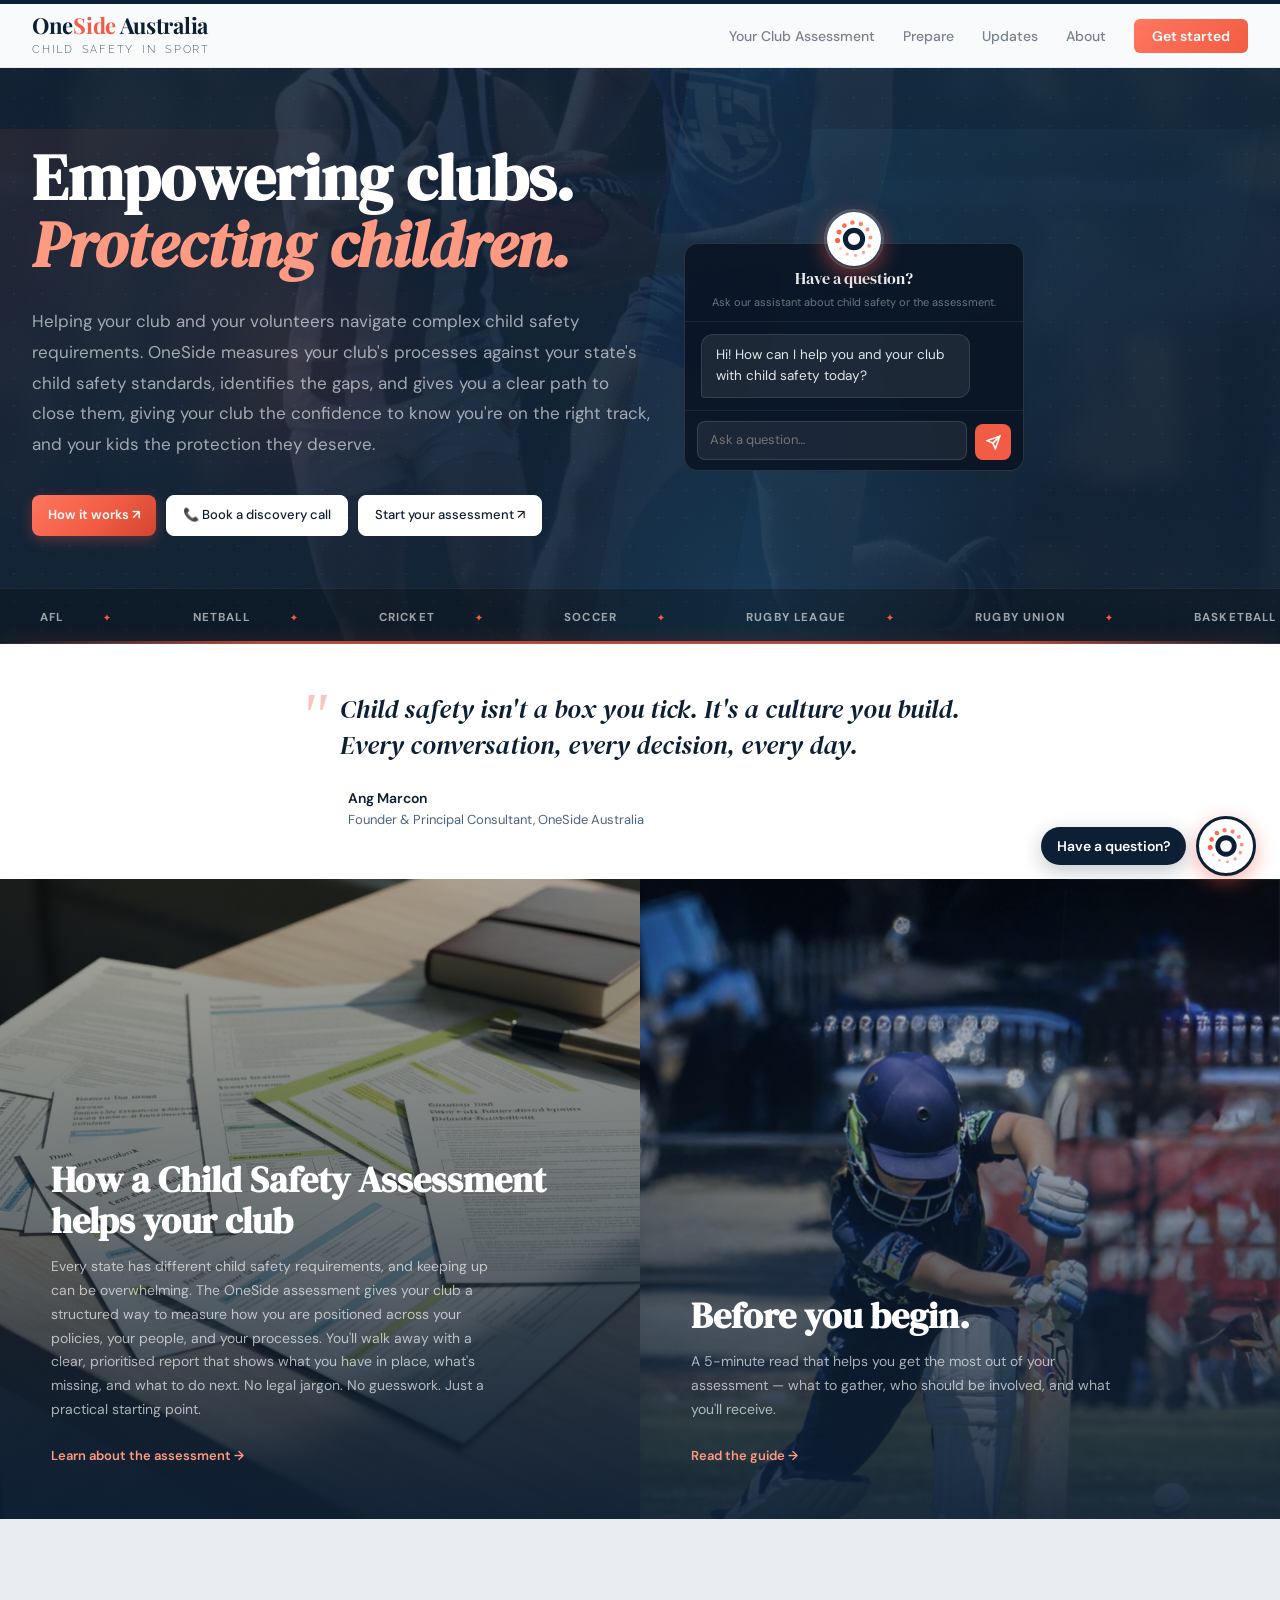
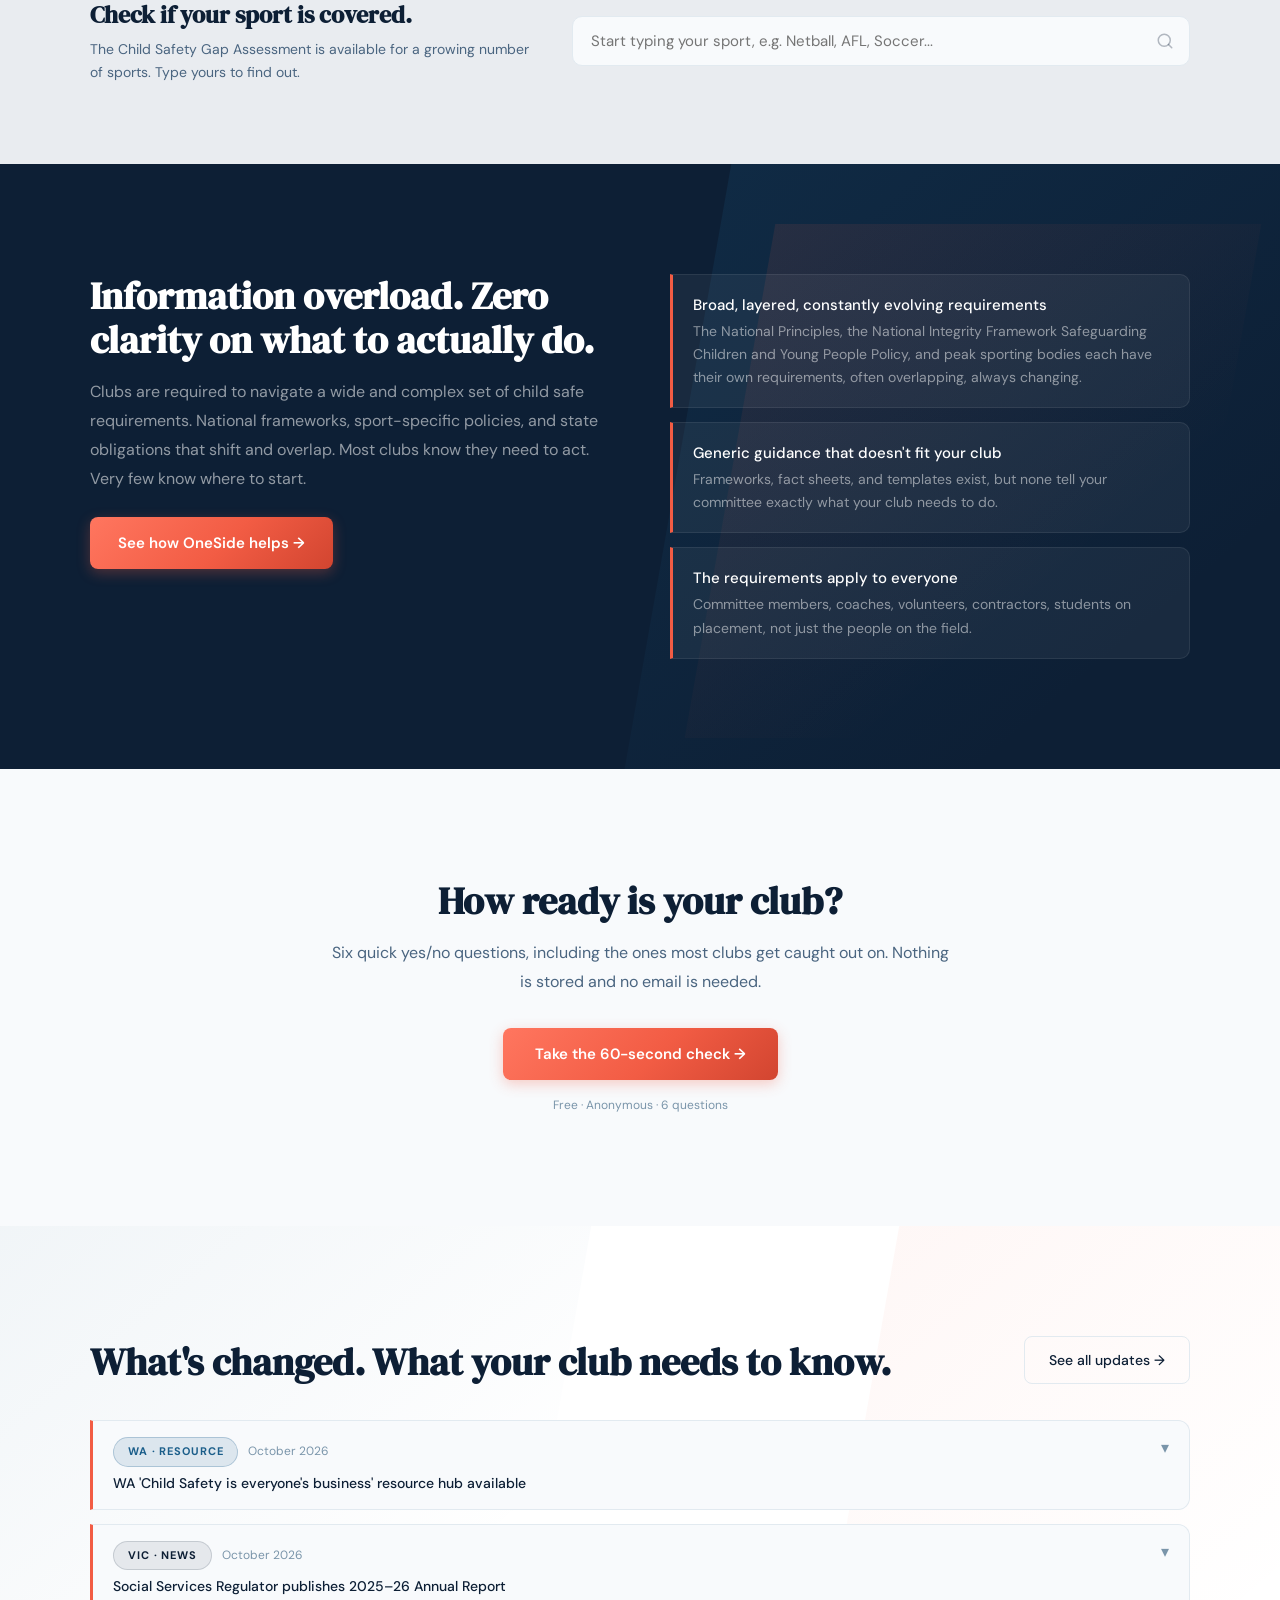
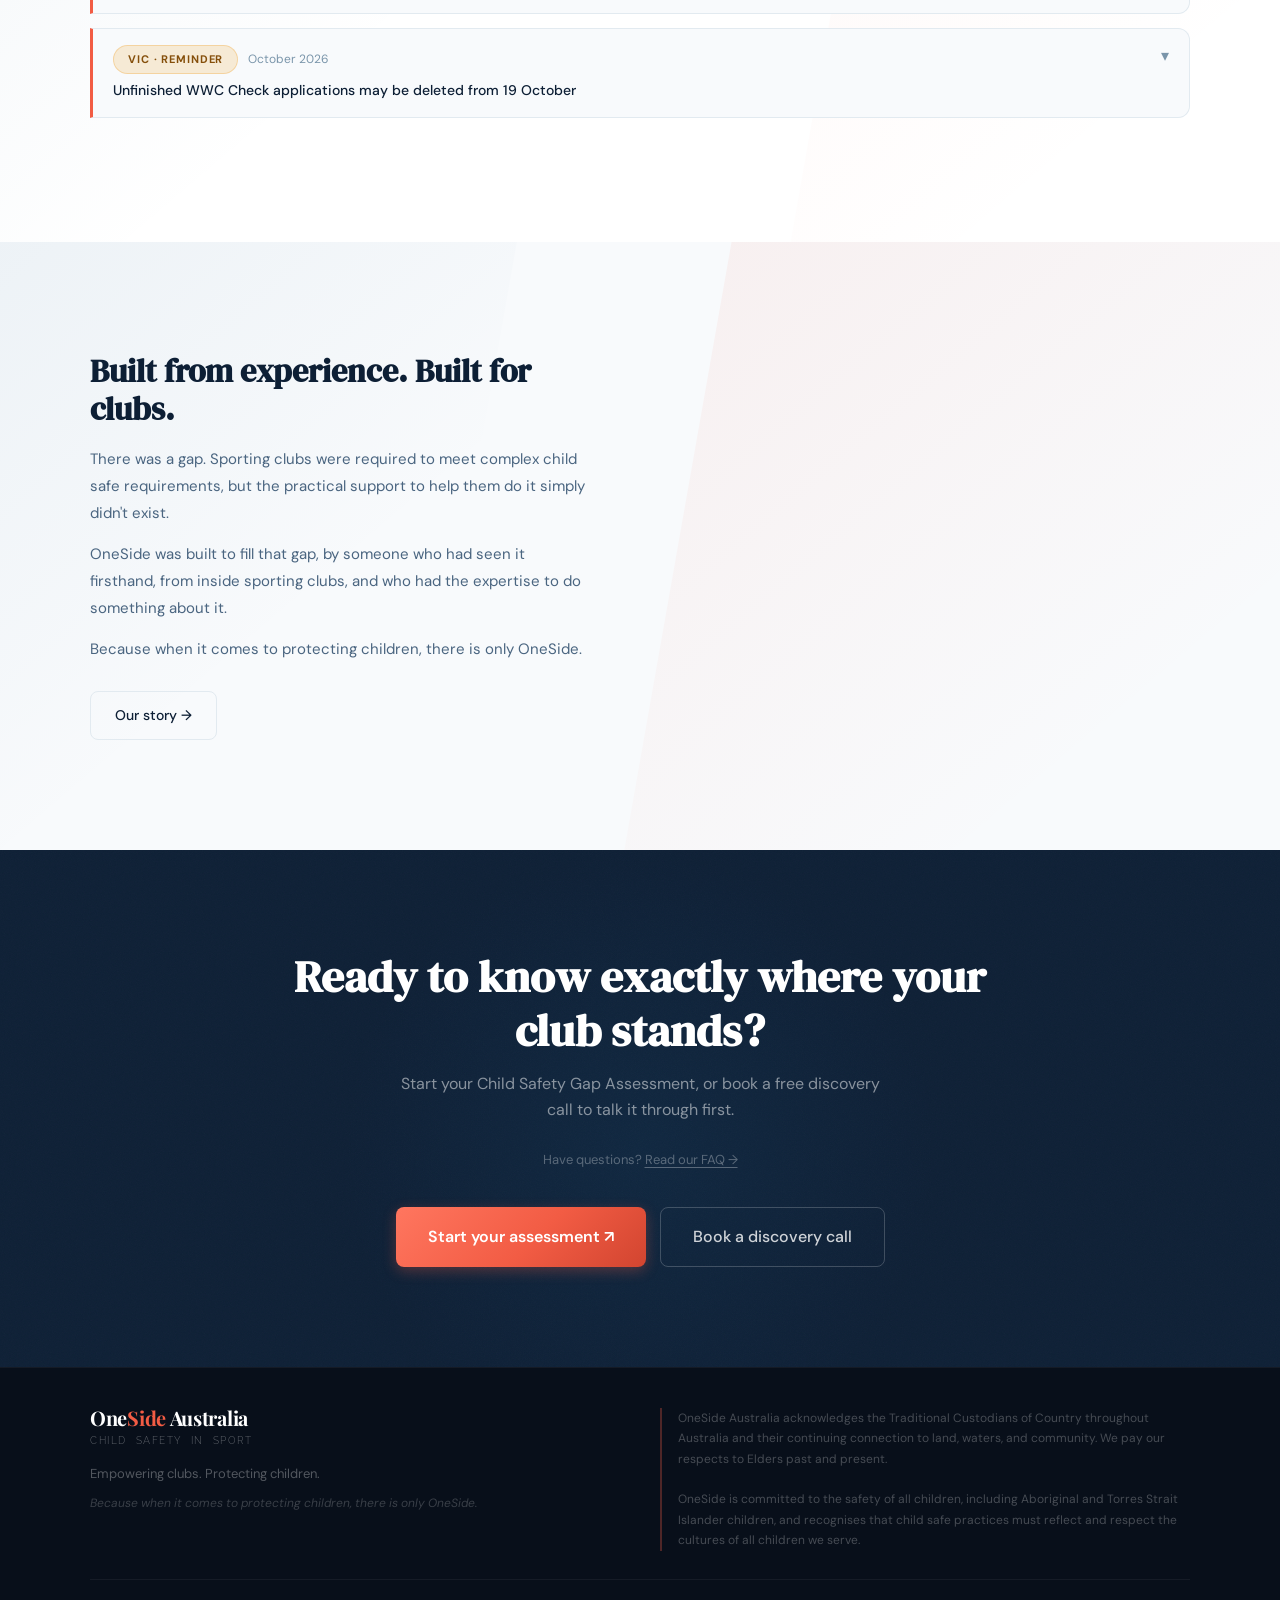
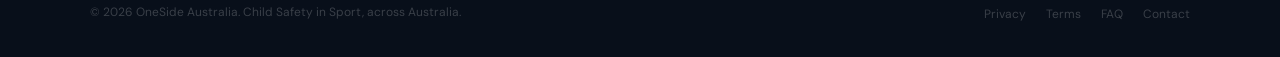
==== commit 6cb147f8: "Sync home page with 3 newest updates" ====
--- a/index.html
+++ b/index.html
@@ -291,9 +291,9 @@
         <a href="/updates" class="btn-outline" style="flex-shrink:0;">See all updates →</a>
       </div>
       
+      <div class="update-card" data-region="wa" data-sport="all" data-sortdate="2026-10"><div class="uc-head" onclick="toggleUpdate(this.closest('.update-card'))"><div class="uc-head-inner"><div class="uc-meta"><span class="uc-tag t-resource">WA · Resource</span><span class="uc-date">October 2026</span></div><h5>WA &#39;Child Safety is everyone&#39;s business&#39; resource hub available</h5></div><span class="uc-chevron">▾</span></div><div class="uc-body"><p>The Department of Communities has a &#39;Child Safety is everyone&#39;s business&#39; page with child safe resources for organisations, families and young people, including how organisations can prioritise the safety of children. The 10 National Principles for Child Safe Organisations are not yet embedded into legislation for WA, but the WA Government has committed to introducing a Child Safe Standards Scheme with Ombudsman WA leading its design.</p><a href="https://www.wa.gov.au/organisation/department-of-communities/child-safety-everyones-business" class="uc-source-link" target="_blank" rel="noopener">Read more at Department of Communities (WA) ↗</a></div></div>
       <div class="update-card" data-region="vic" data-sport="all" data-sortdate="2026-10"><div class="uc-head" onclick="toggleUpdate(this.closest('.update-card'))"><div class="uc-head-inner"><div class="uc-meta"><span class="uc-tag t-news">VIC · News</span><span class="uc-date">October 2026</span></div><h5>Social Services Regulator publishes 2025–26 Annual Report</h5></div><span class="uc-chevron">▾</span></div><div class="uc-body"><p>The Social Services Regulator (SSR) has published its second annual report, covering the 2025–26 financial year. The report highlights the SSR&#39;s progress following the Rapid Child Safety Review, with an expansion of the SSR&#39;s remit to include delivering the Working with Children Check, NDIS Worker Screening Check, the Reportable Conduct Scheme and taking a greater role in upholding the Child Safe Standards.</p><a href="https://www.vic.gov.au/social-services-regulator-2025-26-annual-report" class="uc-source-link" target="_blank" rel="noopener">Read more at Social Services Regulator ↗</a></div></div>
       <div class="update-card" data-region="vic" data-sport="all" data-sortdate="2026-10"><div class="uc-head" onclick="toggleUpdate(this.closest('.update-card'))"><div class="uc-head-inner"><div class="uc-meta"><span class="uc-tag t-reminder">VIC · Reminder</span><span class="uc-date">October 2026</span></div><h5>Unfinished WWC Check applications may be deleted from 19 October</h5></div><span class="uc-chevron">▾</span></div><div class="uc-body"><p>Anyone who starts an online Working with Children Check application but doesn&#39;t complete it, including verifying their identity, before Monday 19 October 2026 may have their application deleted. They will then need to start a new application and complete the mandatory child safety training.</p><a href="https://www.vic.gov.au/working-with-children-check" class="uc-source-link" target="_blank" rel="noopener">Read more at Social Services Regulator (Victoria) ↗</a></div></div>
-      <div class="update-card" data-region="vic" data-sport="all" data-sortdate="2026-10"><div class="uc-head" onclick="toggleUpdate(this.closest('.update-card'))"><div class="uc-head-inner"><div class="uc-meta"><span class="uc-tag t-update">VIC · Update</span><span class="uc-date">October 2026</span></div><h5>WWC Connect: seven-year record keeping and setup guidance for organisations</h5></div><span class="uc-chevron">▾</span></div><div class="uc-body"><p>From 19 October 2026, organisations that engage people in child-related work must keep records of each worker&#39;s name, contact details, evidence of verification, and start and end dates for at least seven years after they stop engaging them. Clubs access WWC Connect with a Service Victoria account and business profile, and can add delegates and use bulk upload.</p><a href="https://www.vic.gov.au/working-children-connect" class="uc-source-link" target="_blank" rel="noopener">Read more at Social Services Regulator (Victoria) ↗</a></div></div>
     </div>
   </section>
 
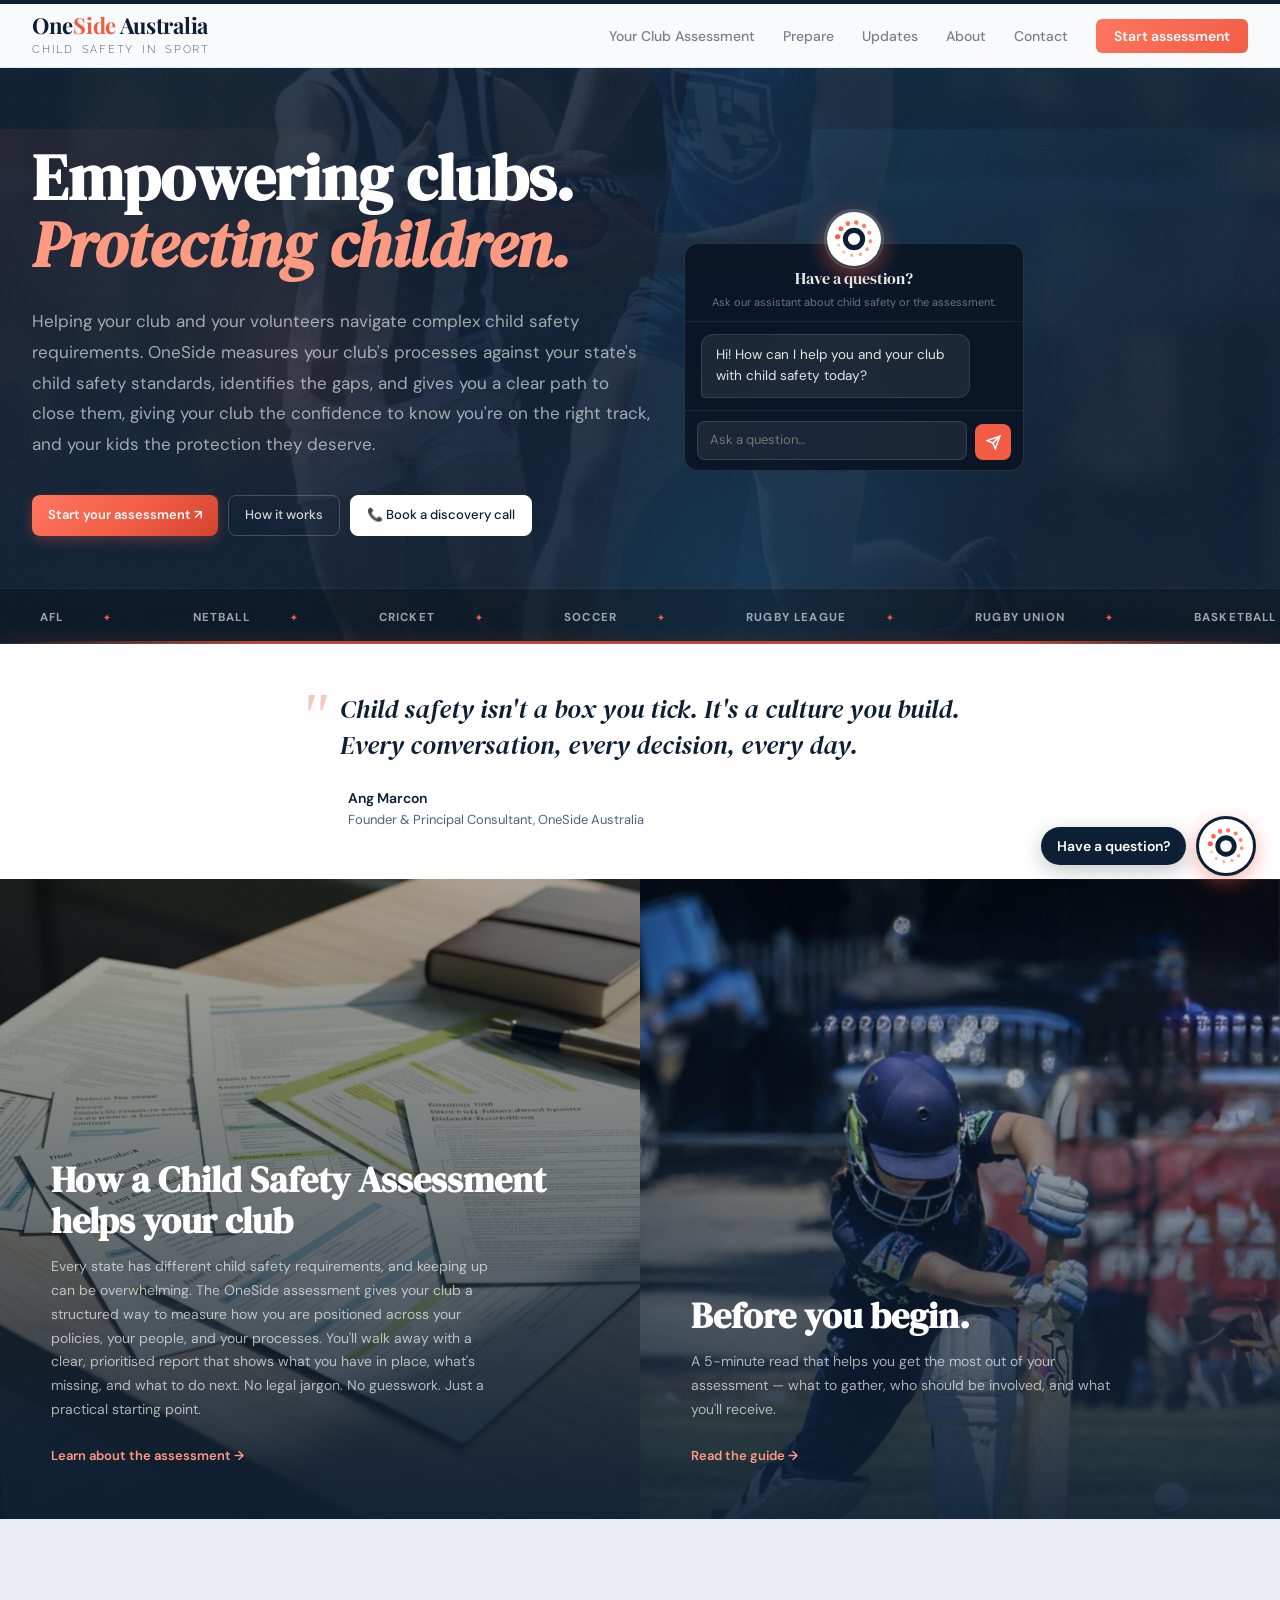
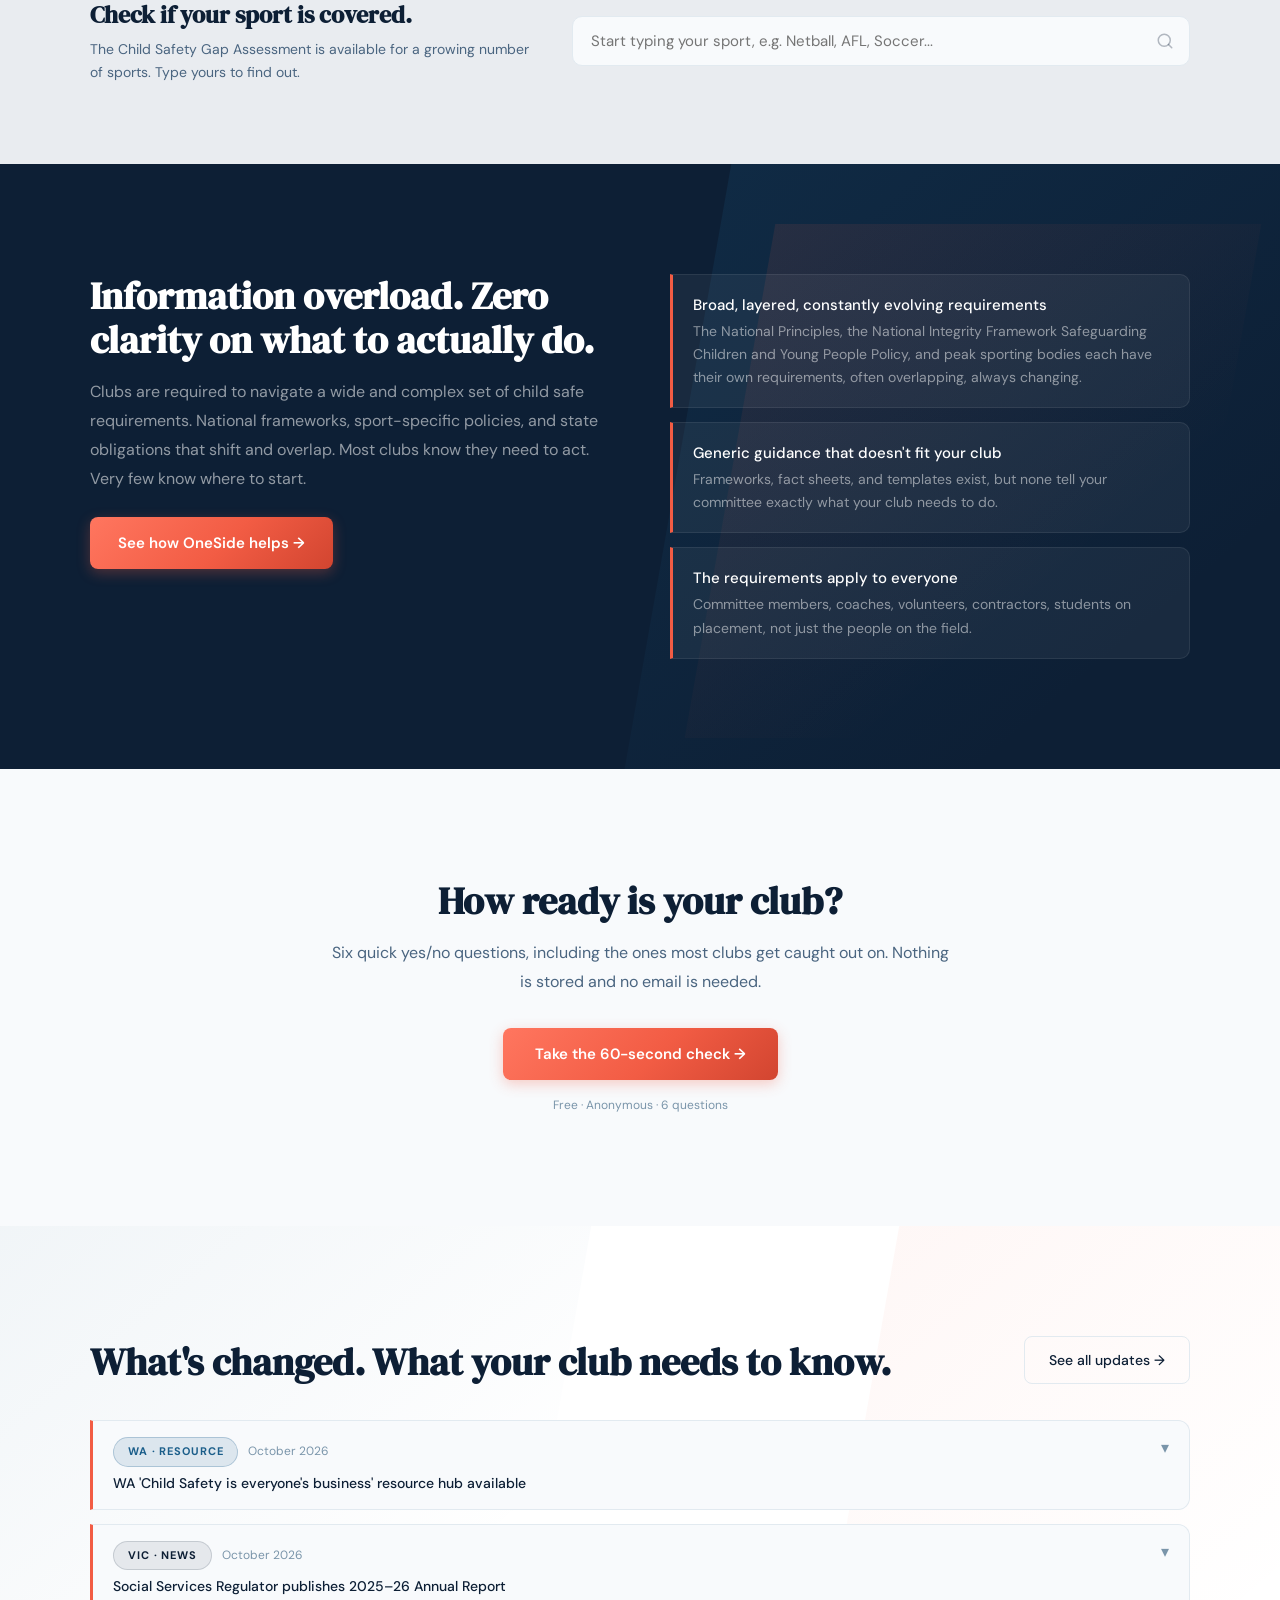
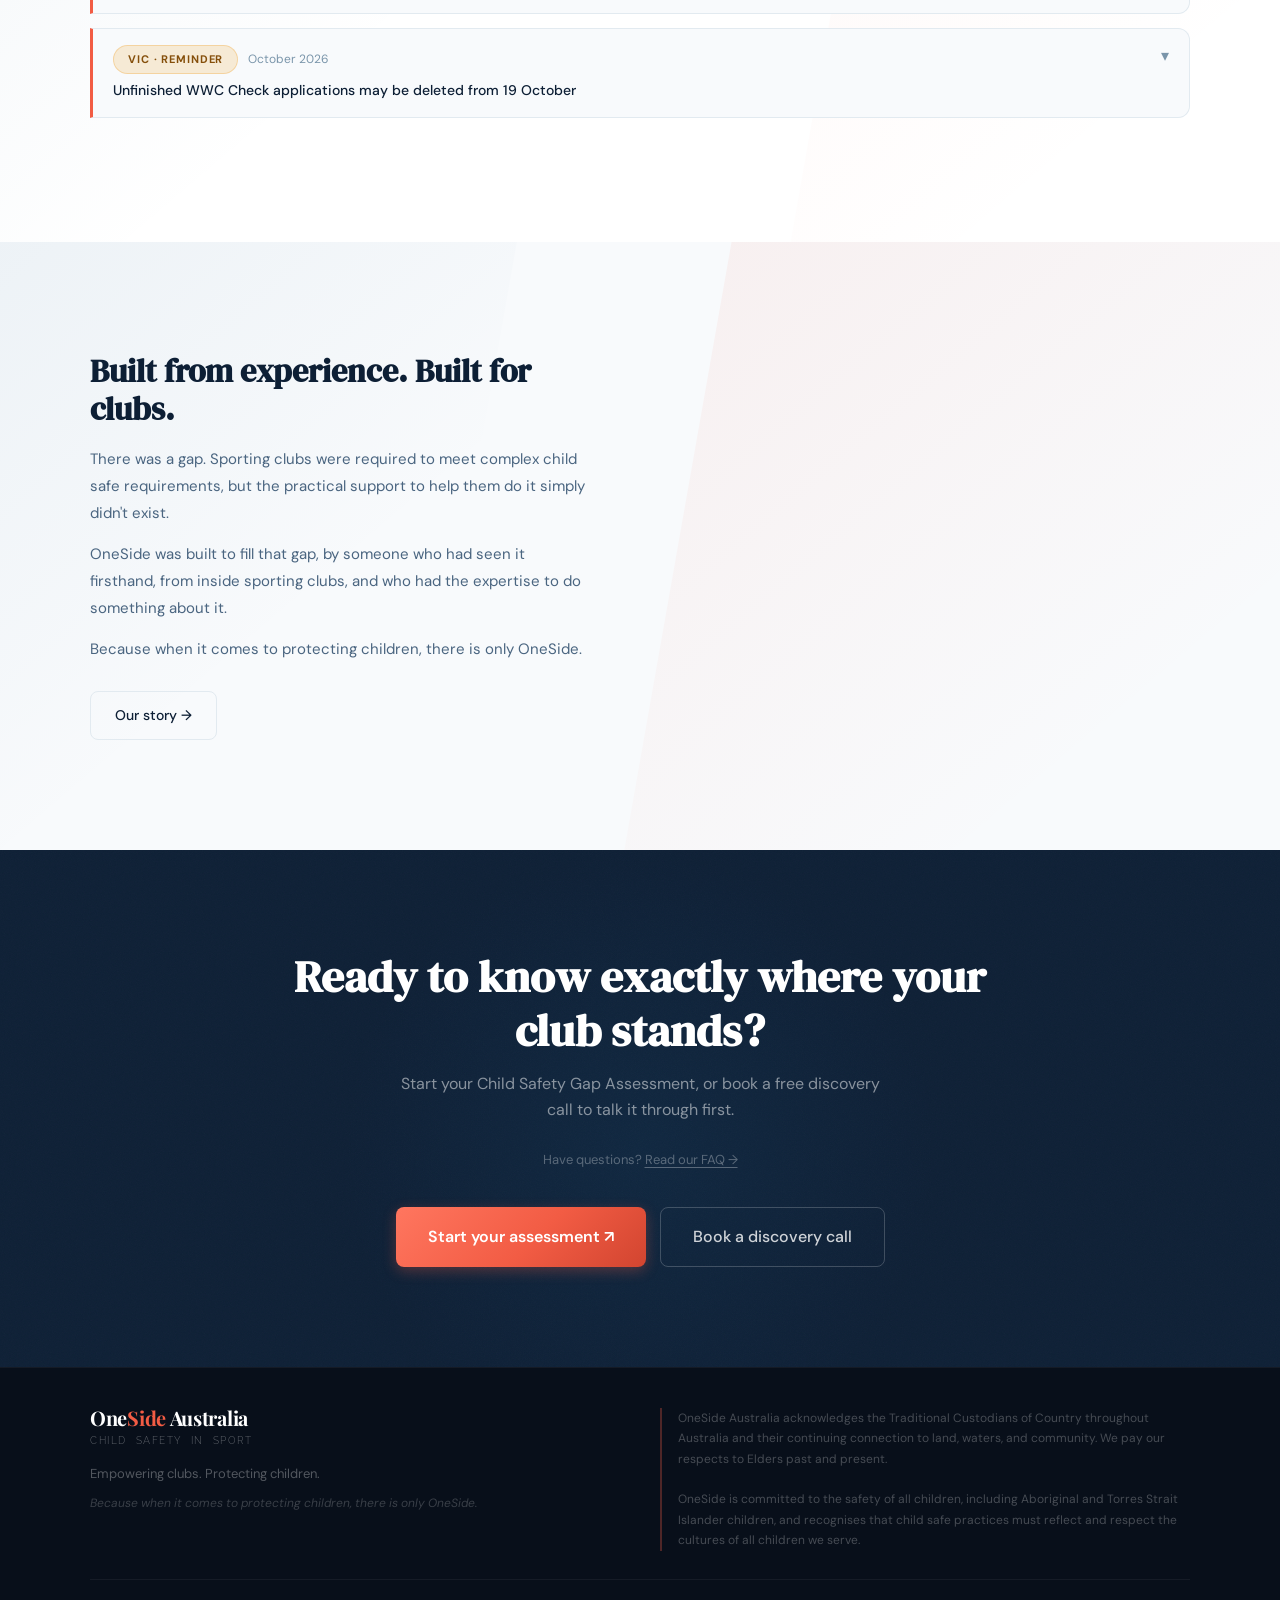
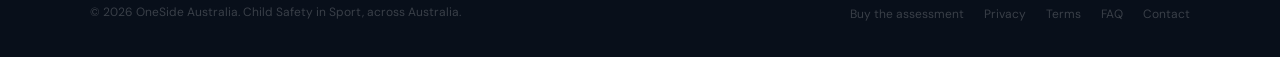
==== commit 0d2de24d: "Make the payment link easy to find - Top menu button (all pages, desktop and mobile) now goes straig" ====
--- a/index.html
+++ b/index.html
@@ -95,7 +95,8 @@
     <li><a href="/prepare">Prepare</a></li>
     <li><a href="/updates">Updates</a></li>
     <li><a href="/about">About</a></li>
-    <li><a href="/contact" class="nav-cta">Get started</a></li>
+    <li><a href="/contact">Contact</a></li>
+    <li><a href="/pay" class="nav-cta">Start assessment</a></li>
   </ul>
   <button class="hamburger" onclick="toggleMobileNav()" aria-label="Menu">
     <span></span><span></span><span></span>
@@ -106,7 +107,8 @@
   <a href="/prepare">Prepare</a>
   <a href="/updates">Updates</a>
   <a href="/about">About</a>
-  <a href="/contact" class="nav-cta">Get started</a>
+  <a href="/contact">Contact</a>
+  <a href="/pay" class="nav-cta">Start assessment</a>
 </div>
 
 <main>
@@ -136,9 +138,9 @@
       </h1>
       <p style="font-size:17px;color:rgba(255,255,255,0.6);line-height:1.8;margin-bottom:36px;">Helping your club and your volunteers navigate complex child safety requirements. OneSide measures your club's processes against your state's child safety standards, identifies the gaps, and gives you a clear path to close them, giving your club the confidence to know you're on the right track, and your kids the protection they deserve.</p>
       <div style="display:flex;gap:10px;flex-wrap:wrap;">
-        <a href="/assessment" class="btn-primary" style="font-size:13px;padding:9px 16px;">How it works ↗</a>
+        <a href="https://oneside-australia.vercel.app/payment-select.html?type=initial" class="btn-primary" target="_blank" style="font-size:13px;padding:9px 16px;">Start your assessment ↗</a>
+        <a href="/assessment" class="btn-secondary" style="font-size:13px;padding:9px 16px;">How it works</a>
         <a href="https://outlook.office.com/book/OneSideAustralia30minDiscoveryCall@onesideaustralia.com.au/?ismsaljsauthenabled" target="_blank" class="btn-secondary" style="font-size:13px;padding:9px 16px;background:white;color:#0D1F35;border-color:white;">📞 Book a discovery call</a>
-        <a href="https://oneside-australia.vercel.app/payment-select.html?type=initial" class="btn-secondary" target="_blank" style="font-size:13px;padding:9px 16px;background:white;color:#0D1F35;border-color:white;">Start your assessment ↗</a>
       </div>
     </div>
 
@@ -350,7 +352,7 @@
   </div>
   <div class="ft-bottom">
     <div class="ft-copy">© 2026 OneSide Australia. Child Safety in Sport, across Australia.</div>
-    <ul class="ft-links"><li><a href="/privacy">Privacy</a></li><li><a href="/terms">Terms</a></li><li><a href="/faq">FAQ</a></li><li><a href="/contact">Contact</a></li></ul>
+    <ul class="ft-links"><li><a href="/pay">Buy the assessment</a></li><li><a href="/privacy">Privacy</a></li><li><a href="/terms">Terms</a></li><li><a href="/faq">FAQ</a></li><li><a href="/contact">Contact</a></li></ul>
   </div>
 </footer>
 
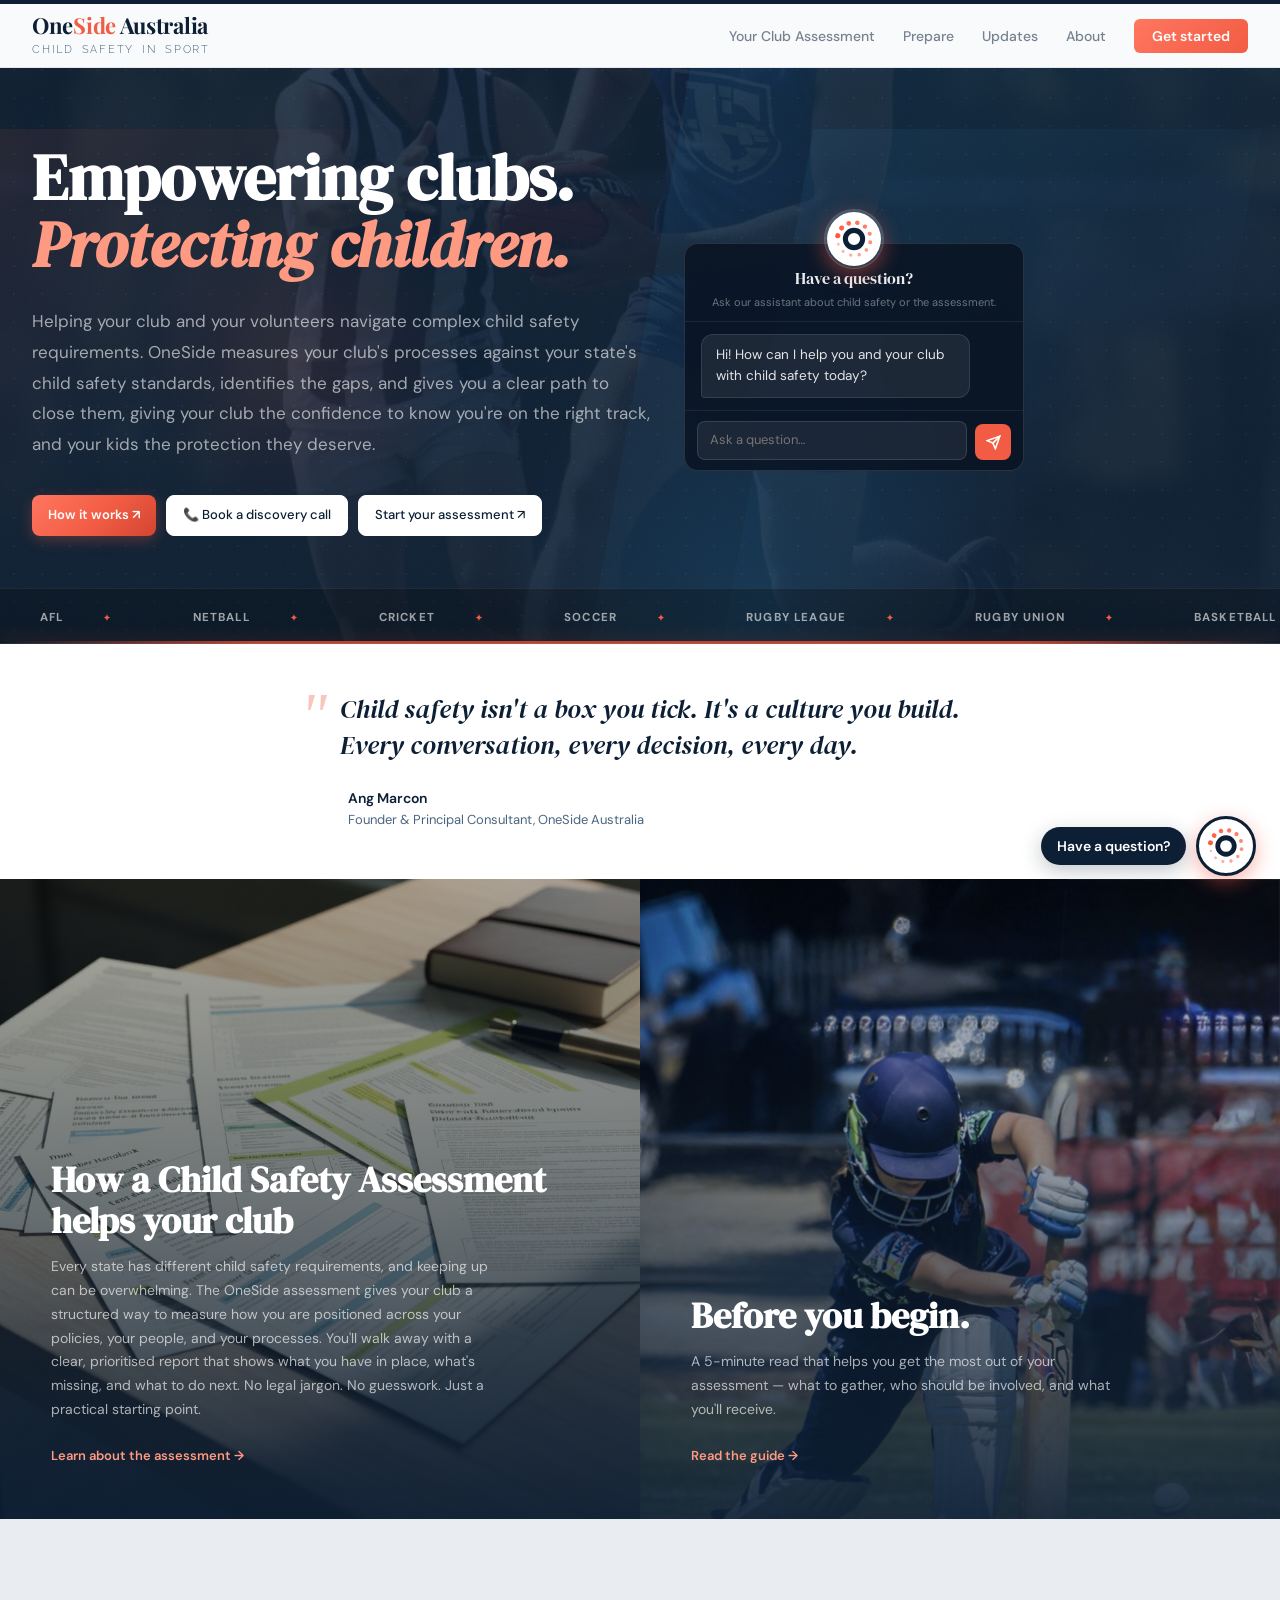
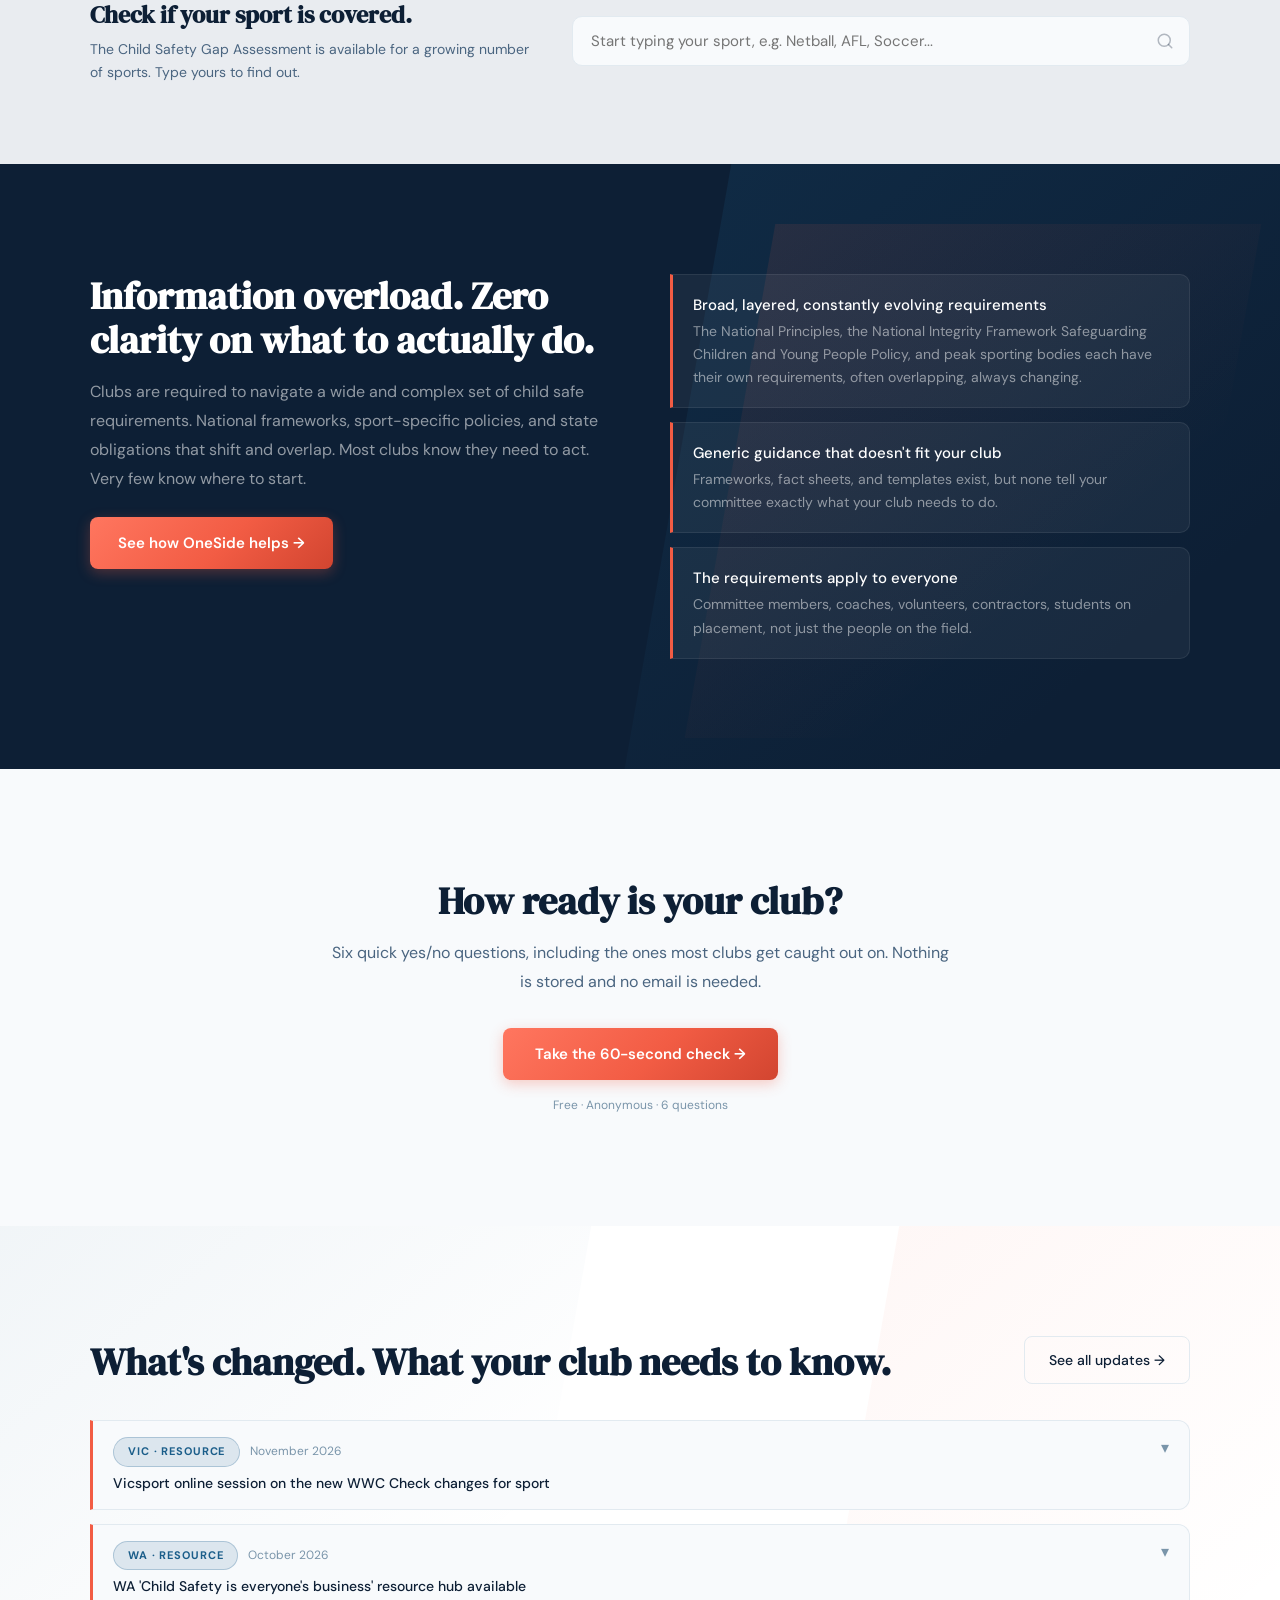
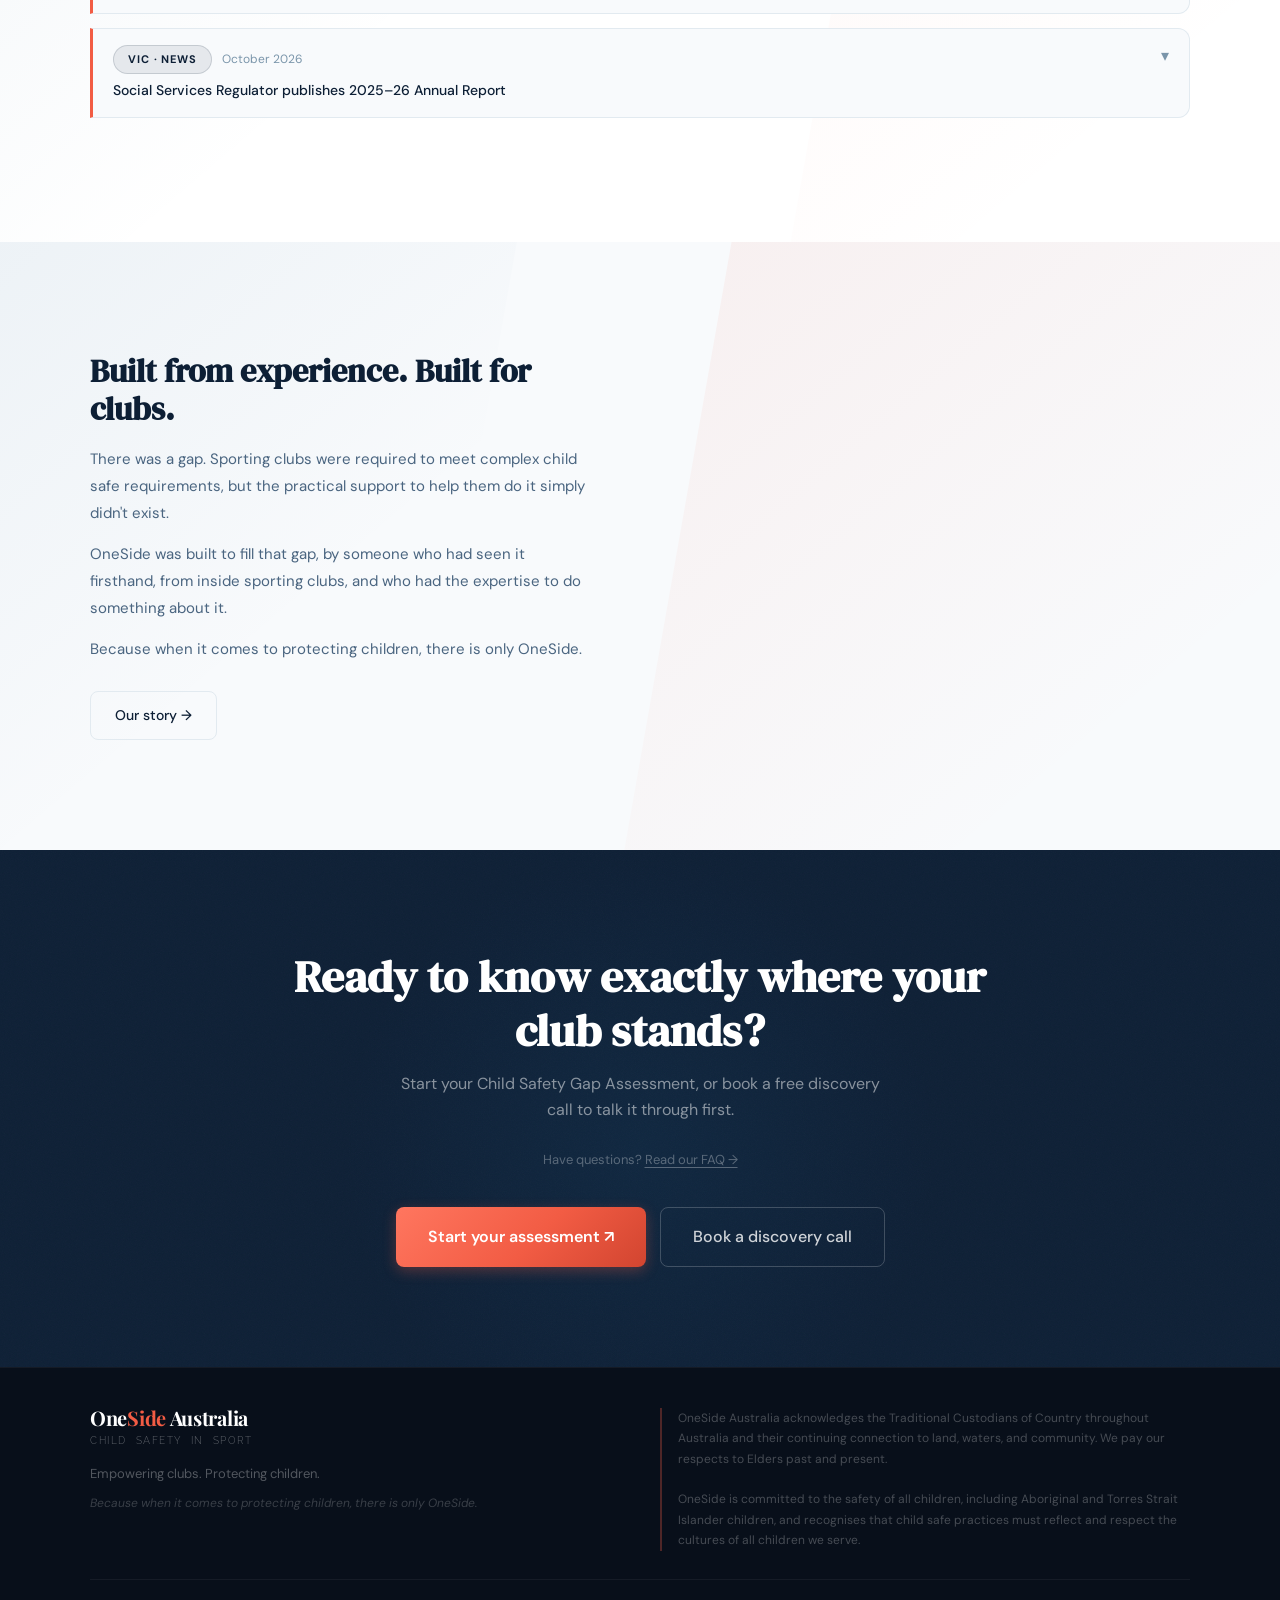
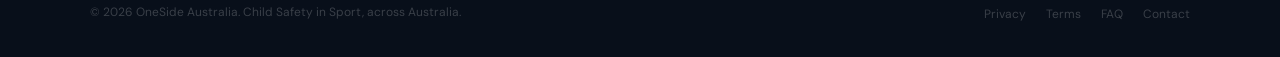
==== commit 0226cc64: "Sync home page with 3 newest updates" ====
--- a/index.html
+++ b/index.html
@@ -95,8 +95,7 @@
     <li><a href="/prepare">Prepare</a></li>
     <li><a href="/updates">Updates</a></li>
     <li><a href="/about">About</a></li>
-    <li><a href="/contact">Contact</a></li>
-    <li><a href="/pay" class="nav-cta">Start assessment</a></li>
+    <li><a href="/contact" class="nav-cta">Get started</a></li>
   </ul>
   <button class="hamburger" onclick="toggleMobileNav()" aria-label="Menu">
     <span></span><span></span><span></span>
@@ -107,8 +106,7 @@
   <a href="/prepare">Prepare</a>
   <a href="/updates">Updates</a>
   <a href="/about">About</a>
-  <a href="/contact">Contact</a>
-  <a href="/pay" class="nav-cta">Start assessment</a>
+  <a href="/contact" class="nav-cta">Get started</a>
 </div>
 
 <main>
@@ -138,9 +136,9 @@
       </h1>
       <p style="font-size:17px;color:rgba(255,255,255,0.6);line-height:1.8;margin-bottom:36px;">Helping your club and your volunteers navigate complex child safety requirements. OneSide measures your club's processes against your state's child safety standards, identifies the gaps, and gives you a clear path to close them, giving your club the confidence to know you're on the right track, and your kids the protection they deserve.</p>
       <div style="display:flex;gap:10px;flex-wrap:wrap;">
-        <a href="https://oneside-australia.vercel.app/payment-select.html?type=initial" class="btn-primary" target="_blank" style="font-size:13px;padding:9px 16px;">Start your assessment ↗</a>
-        <a href="/assessment" class="btn-secondary" style="font-size:13px;padding:9px 16px;">How it works</a>
+        <a href="/assessment" class="btn-primary" style="font-size:13px;padding:9px 16px;">How it works ↗</a>
         <a href="https://outlook.office.com/book/OneSideAustralia30minDiscoveryCall@onesideaustralia.com.au/?ismsaljsauthenabled" target="_blank" class="btn-secondary" style="font-size:13px;padding:9px 16px;background:white;color:#0D1F35;border-color:white;">📞 Book a discovery call</a>
+        <a href="https://oneside-australia.vercel.app/payment-select.html?type=initial" class="btn-secondary" target="_blank" style="font-size:13px;padding:9px 16px;background:white;color:#0D1F35;border-color:white;">Start your assessment ↗</a>
       </div>
     </div>
 
@@ -293,9 +291,9 @@
         <a href="/updates" class="btn-outline" style="flex-shrink:0;">See all updates →</a>
       </div>
       
+      <div class="update-card" data-region="vic" data-sport="all" data-sortdate="2026-11"><div class="uc-head" onclick="toggleUpdate(this.closest('.update-card'))"><div class="uc-head-inner"><div class="uc-meta"><span class="uc-tag t-resource">VIC · Resource</span><span class="uc-date">November 2026</span></div><h5>Vicsport online session on the new WWC Check changes for sport</h5></div><span class="uc-chevron">▾</span></div><div class="uc-body"><p>Vicsport is running a free online Child Safe Sport Community of Practice on Monday 16 November 2026, 10:30am to 12:00pm, on the Working with Children Check changes that started on 19 October 2026. It will cover WWC Connect, the mandatory child safety training and how to put the changes into practice in sporting organisations, clubs and associations. Registrations close at 11:55pm on 15 November 2026.</p><a href="https://www.vicsport.com.au/events/388720" class="uc-source-link" target="_blank" rel="noopener">Read more at Vicsport ↗</a></div></div>
       <div class="update-card" data-region="wa" data-sport="all" data-sortdate="2026-10"><div class="uc-head" onclick="toggleUpdate(this.closest('.update-card'))"><div class="uc-head-inner"><div class="uc-meta"><span class="uc-tag t-resource">WA · Resource</span><span class="uc-date">October 2026</span></div><h5>WA &#39;Child Safety is everyone&#39;s business&#39; resource hub available</h5></div><span class="uc-chevron">▾</span></div><div class="uc-body"><p>The Department of Communities has a &#39;Child Safety is everyone&#39;s business&#39; page with child safe resources for organisations, families and young people, including how organisations can prioritise the safety of children. The 10 National Principles for Child Safe Organisations are not yet embedded into legislation for WA, but the WA Government has committed to introducing a Child Safe Standards Scheme with Ombudsman WA leading its design.</p><a href="https://www.wa.gov.au/organisation/department-of-communities/child-safety-everyones-business" class="uc-source-link" target="_blank" rel="noopener">Read more at Department of Communities (WA) ↗</a></div></div>
       <div class="update-card" data-region="vic" data-sport="all" data-sortdate="2026-10"><div class="uc-head" onclick="toggleUpdate(this.closest('.update-card'))"><div class="uc-head-inner"><div class="uc-meta"><span class="uc-tag t-news">VIC · News</span><span class="uc-date">October 2026</span></div><h5>Social Services Regulator publishes 2025–26 Annual Report</h5></div><span class="uc-chevron">▾</span></div><div class="uc-body"><p>The Social Services Regulator (SSR) has published its second annual report, covering the 2025–26 financial year. The report highlights the SSR&#39;s progress following the Rapid Child Safety Review, with an expansion of the SSR&#39;s remit to include delivering the Working with Children Check, NDIS Worker Screening Check, the Reportable Conduct Scheme and taking a greater role in upholding the Child Safe Standards.</p><a href="https://www.vic.gov.au/social-services-regulator-2025-26-annual-report" class="uc-source-link" target="_blank" rel="noopener">Read more at Social Services Regulator ↗</a></div></div>
-      <div class="update-card" data-region="vic" data-sport="all" data-sortdate="2026-10"><div class="uc-head" onclick="toggleUpdate(this.closest('.update-card'))"><div class="uc-head-inner"><div class="uc-meta"><span class="uc-tag t-reminder">VIC · Reminder</span><span class="uc-date">October 2026</span></div><h5>Unfinished WWC Check applications may be deleted from 19 October</h5></div><span class="uc-chevron">▾</span></div><div class="uc-body"><p>Anyone who starts an online Working with Children Check application but doesn&#39;t complete it, including verifying their identity, before Monday 19 October 2026 may have their application deleted. They will then need to start a new application and complete the mandatory child safety training.</p><a href="https://www.vic.gov.au/working-with-children-check" class="uc-source-link" target="_blank" rel="noopener">Read more at Social Services Regulator (Victoria) ↗</a></div></div>
     </div>
   </section>
 
@@ -352,7 +350,7 @@
   </div>
   <div class="ft-bottom">
     <div class="ft-copy">© 2026 OneSide Australia. Child Safety in Sport, across Australia.</div>
-    <ul class="ft-links"><li><a href="/pay">Buy the assessment</a></li><li><a href="/privacy">Privacy</a></li><li><a href="/terms">Terms</a></li><li><a href="/faq">FAQ</a></li><li><a href="/contact">Contact</a></li></ul>
+    <ul class="ft-links"><li><a href="/privacy">Privacy</a></li><li><a href="/terms">Terms</a></li><li><a href="/faq">FAQ</a></li><li><a href="/contact">Contact</a></li></ul>
   </div>
 </footer>
 
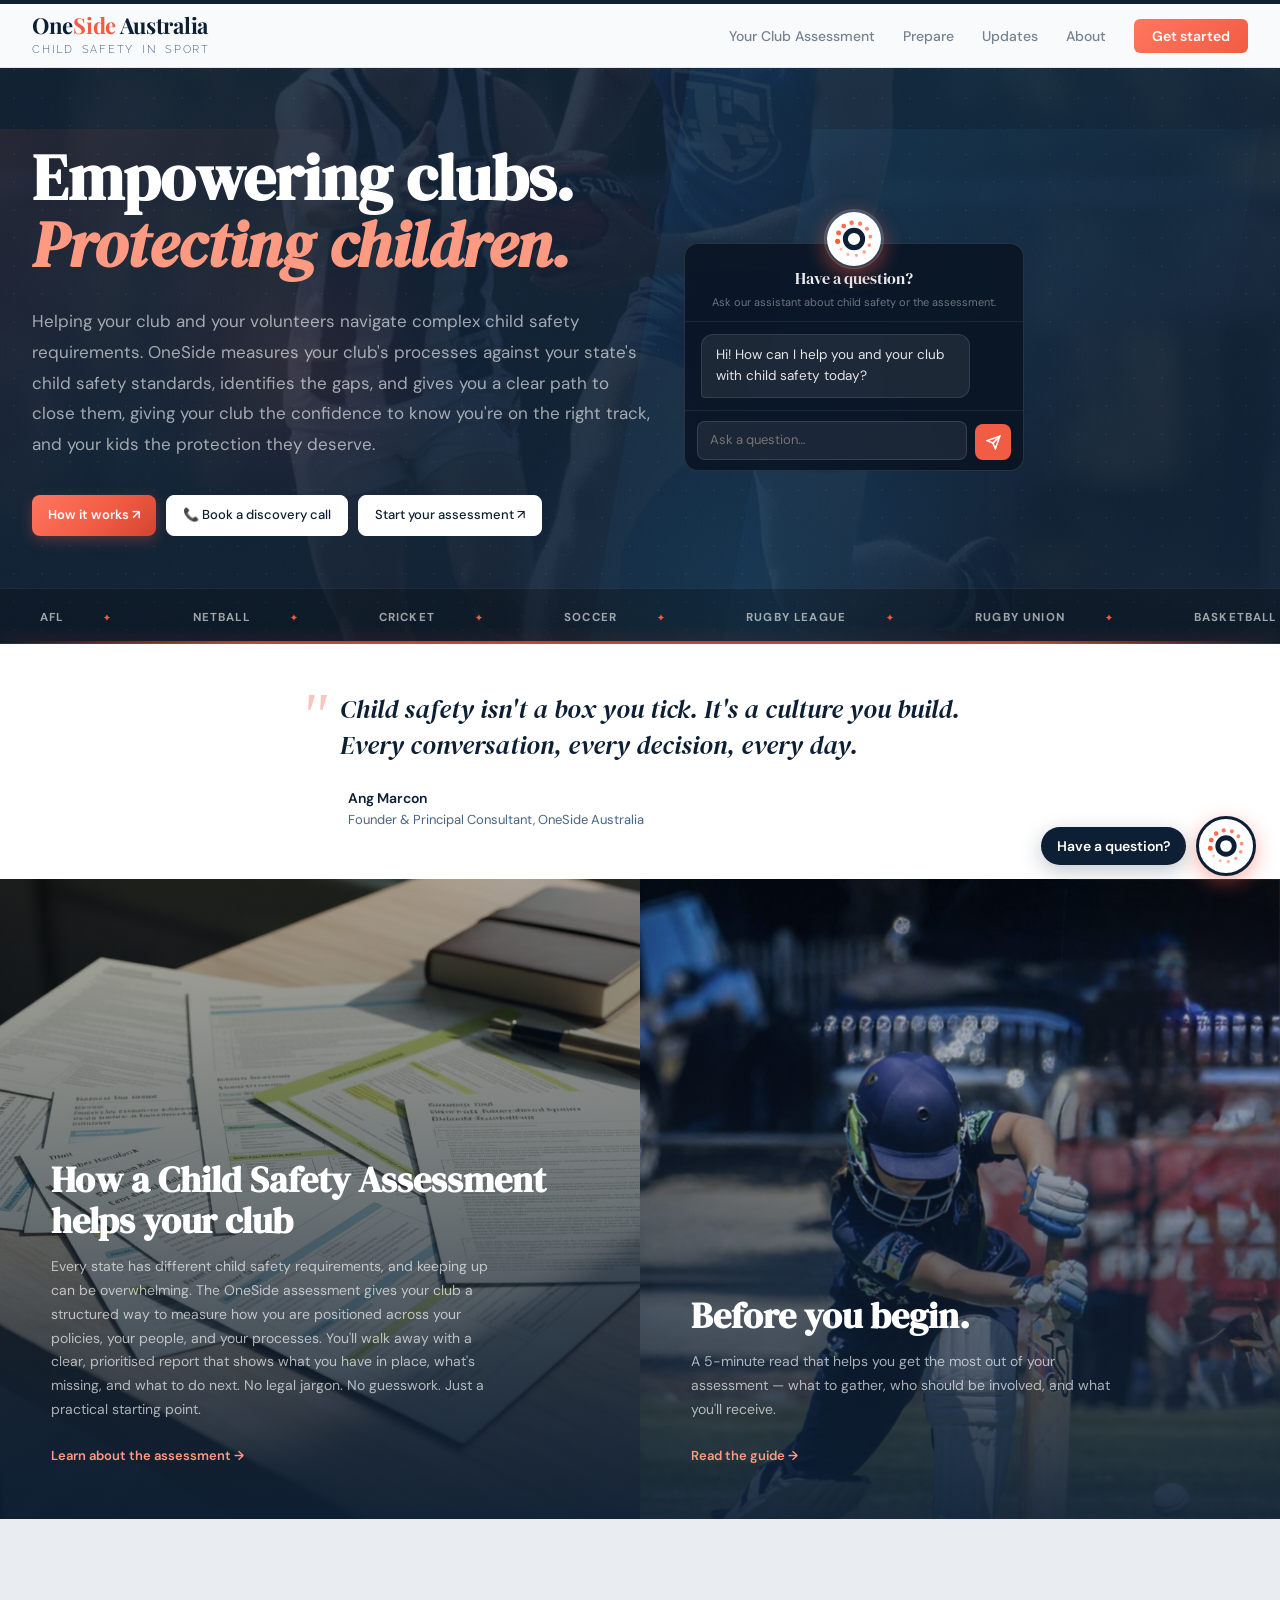
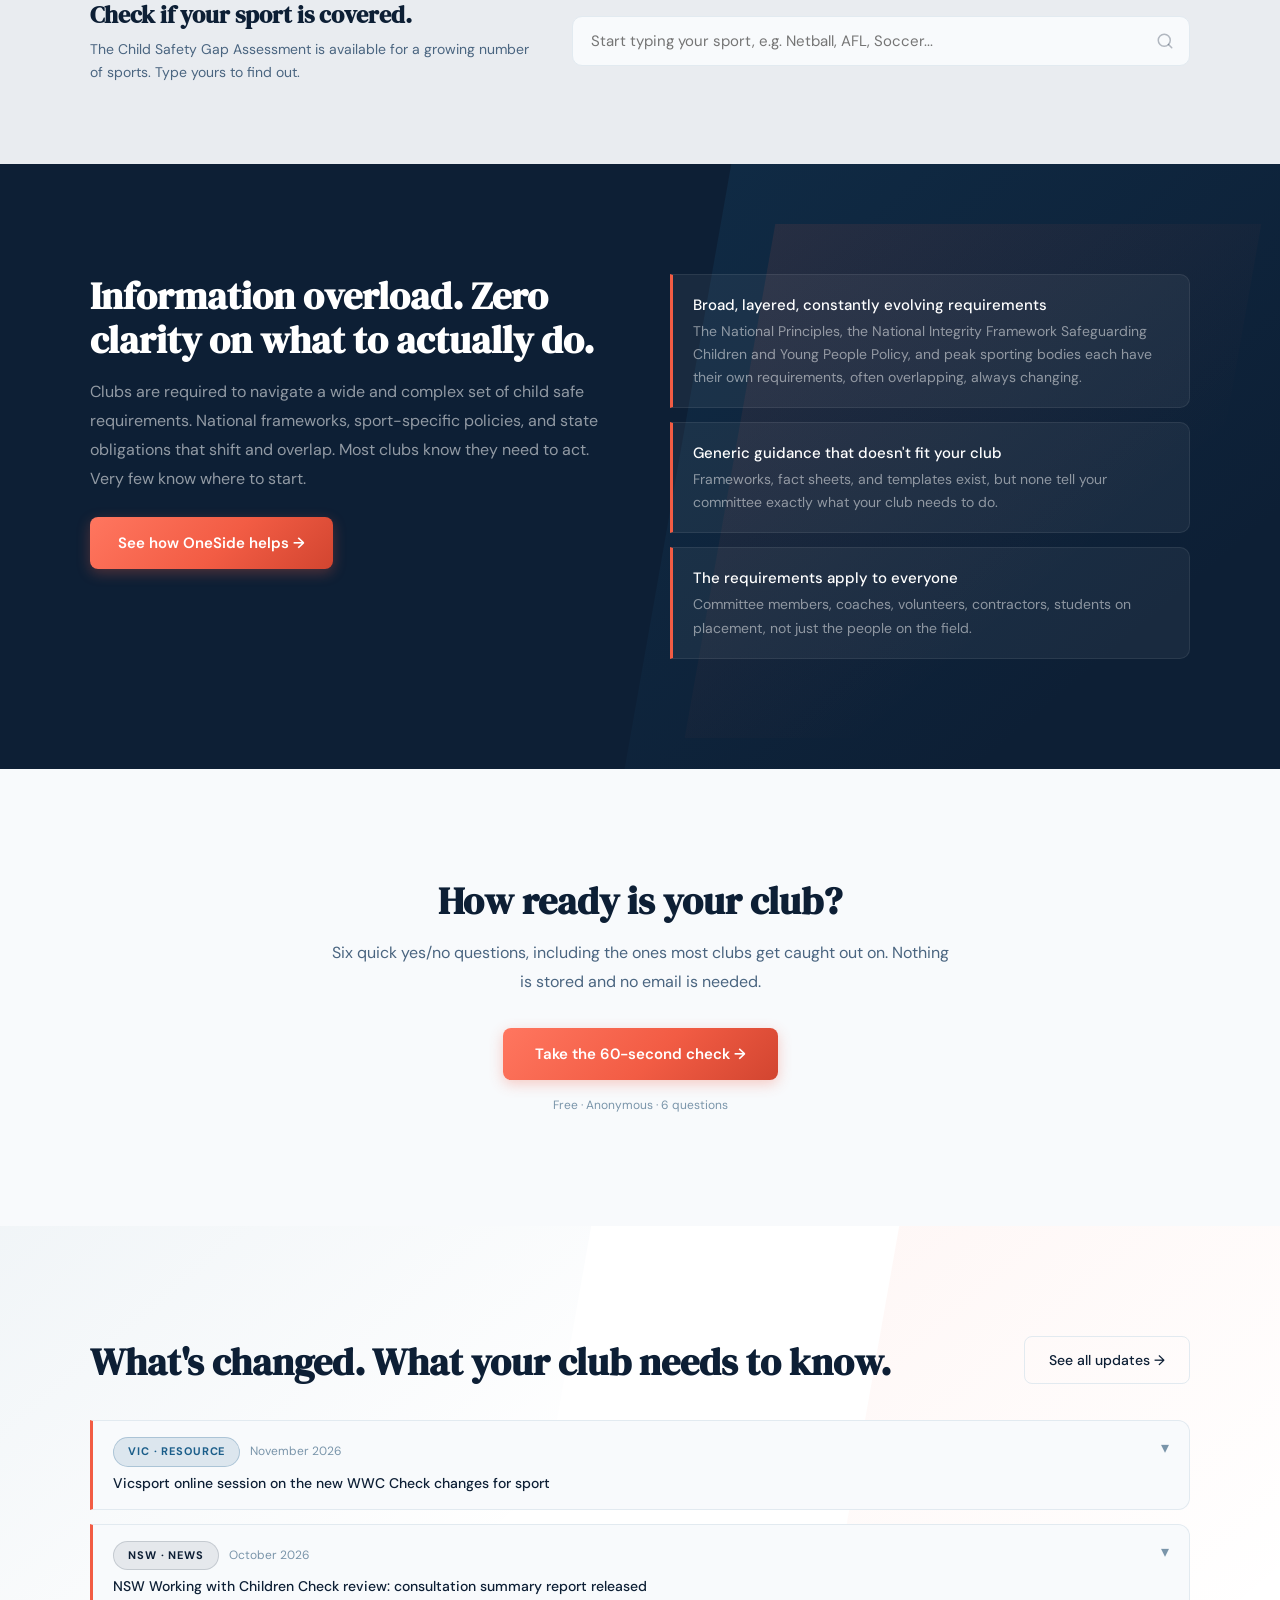
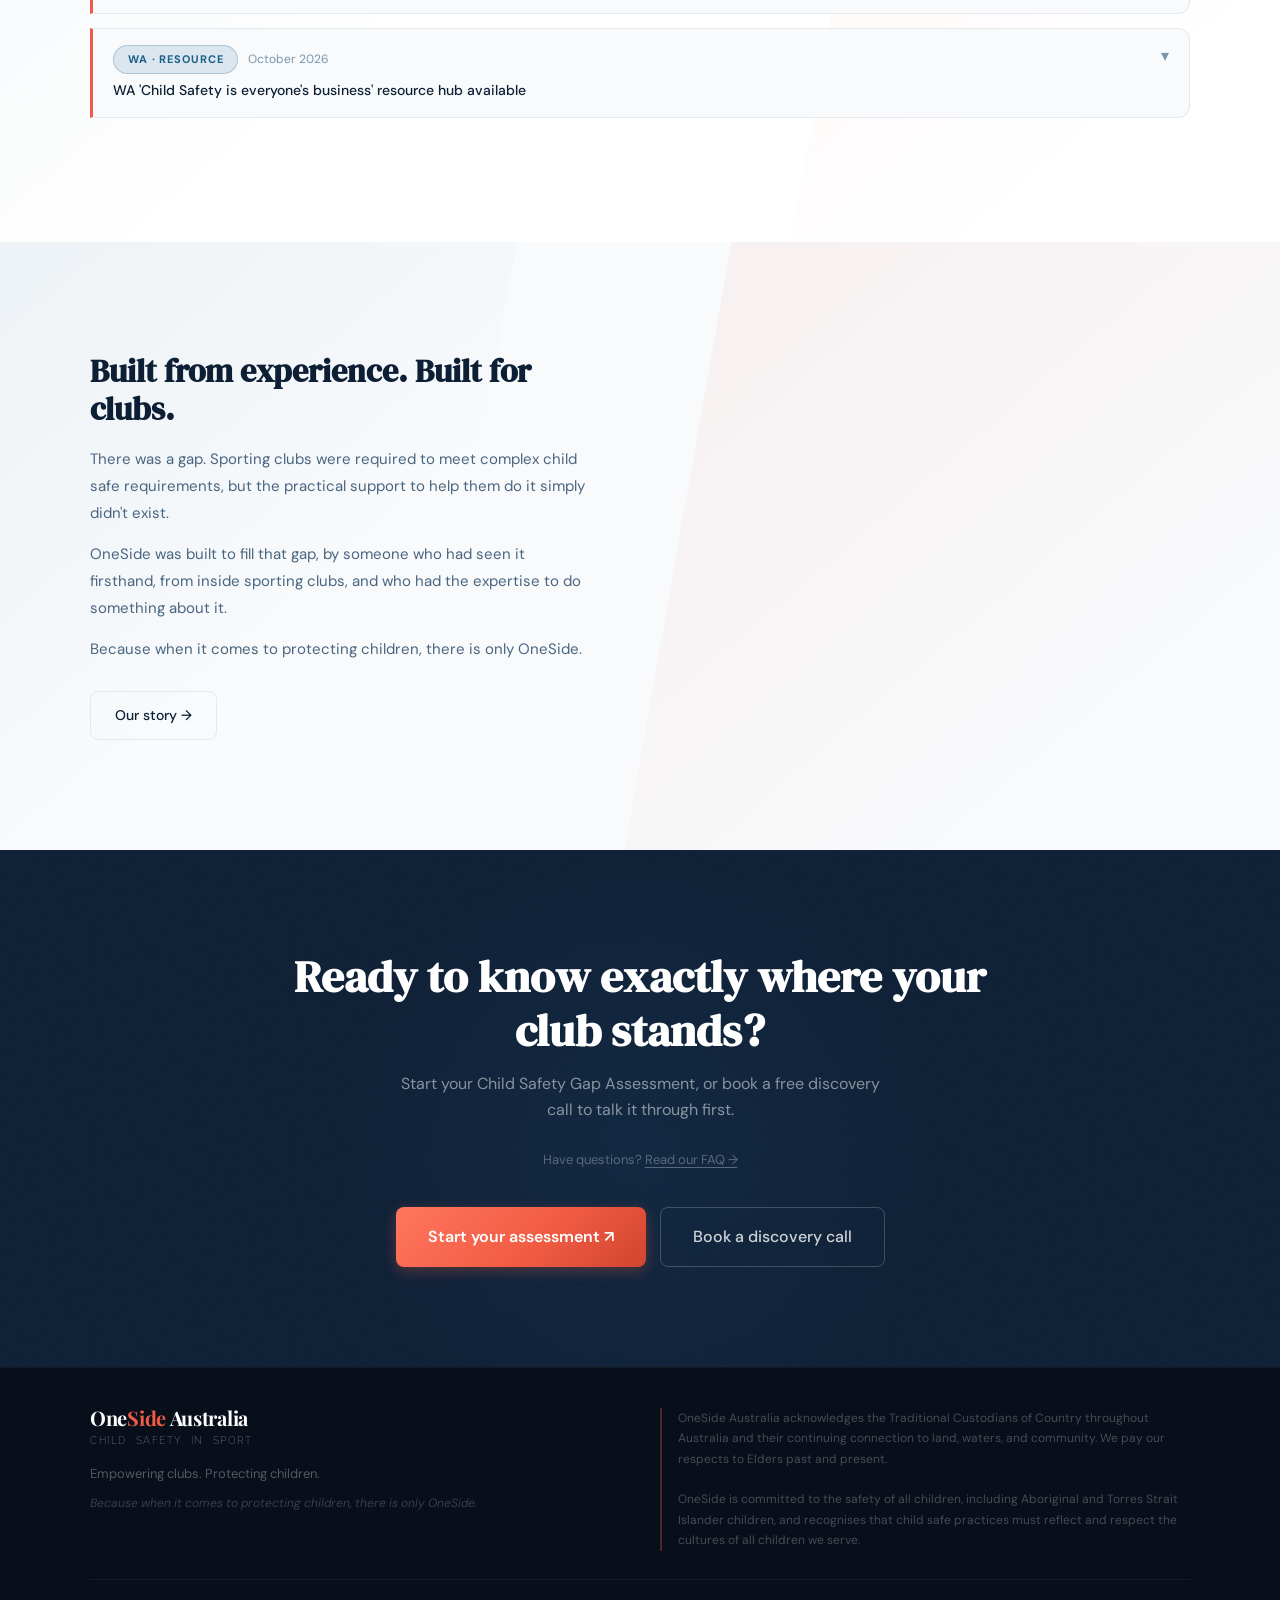
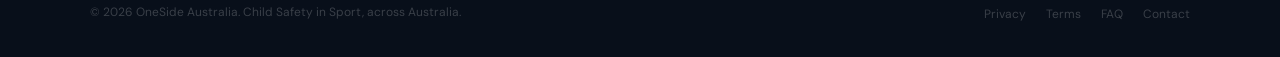
==== commit 1962238e: "Sync home page with 3 newest updates" ====
--- a/index.html
+++ b/index.html
@@ -292,8 +292,8 @@
       </div>
       
       <div class="update-card" data-region="vic" data-sport="all" data-sortdate="2026-11"><div class="uc-head" onclick="toggleUpdate(this.closest('.update-card'))"><div class="uc-head-inner"><div class="uc-meta"><span class="uc-tag t-resource">VIC · Resource</span><span class="uc-date">November 2026</span></div><h5>Vicsport online session on the new WWC Check changes for sport</h5></div><span class="uc-chevron">▾</span></div><div class="uc-body"><p>Vicsport is running a free online Child Safe Sport Community of Practice on Monday 16 November 2026, 10:30am to 12:00pm, on the Working with Children Check changes that started on 19 October 2026. It will cover WWC Connect, the mandatory child safety training and how to put the changes into practice in sporting organisations, clubs and associations. Registrations close at 11:55pm on 15 November 2026.</p><a href="https://www.vicsport.com.au/events/388720" class="uc-source-link" target="_blank" rel="noopener">Read more at Vicsport ↗</a></div></div>
+      <div class="update-card" data-region="nsw" data-sport="all" data-sortdate="2026-10"><div class="uc-head" onclick="toggleUpdate(this.closest('.update-card'))"><div class="uc-head-inner"><div class="uc-meta"><span class="uc-tag t-news">NSW · News</span><span class="uc-date">October 2026</span></div><h5>NSW Working with Children Check review: consultation summary report released</h5></div><span class="uc-chevron">▾</span></div><div class="uc-body"><p>The Children&#39;s Guardian has released the Consultation Summary Report for the review of the NSW Working with Children Act. The consultation was held from November 2025 to March 2026 and thousands participated. The Office of the Children&#39;s Guardian will identify how to best update the Working with Children Check and share its advice with the NSW Government.</p><a href="https://ocg.nsw.gov.au/news/what-we-heard-during-working-children-act-review-consultation" class="uc-source-link" target="_blank" rel="noopener">Read more at Office of the Children&#39;s Guardian NSW ↗</a></div></div>
       <div class="update-card" data-region="wa" data-sport="all" data-sortdate="2026-10"><div class="uc-head" onclick="toggleUpdate(this.closest('.update-card'))"><div class="uc-head-inner"><div class="uc-meta"><span class="uc-tag t-resource">WA · Resource</span><span class="uc-date">October 2026</span></div><h5>WA &#39;Child Safety is everyone&#39;s business&#39; resource hub available</h5></div><span class="uc-chevron">▾</span></div><div class="uc-body"><p>The Department of Communities has a &#39;Child Safety is everyone&#39;s business&#39; page with child safe resources for organisations, families and young people, including how organisations can prioritise the safety of children. The 10 National Principles for Child Safe Organisations are not yet embedded into legislation for WA, but the WA Government has committed to introducing a Child Safe Standards Scheme with Ombudsman WA leading its design.</p><a href="https://www.wa.gov.au/organisation/department-of-communities/child-safety-everyones-business" class="uc-source-link" target="_blank" rel="noopener">Read more at Department of Communities (WA) ↗</a></div></div>
-      <div class="update-card" data-region="vic" data-sport="all" data-sortdate="2026-10"><div class="uc-head" onclick="toggleUpdate(this.closest('.update-card'))"><div class="uc-head-inner"><div class="uc-meta"><span class="uc-tag t-news">VIC · News</span><span class="uc-date">October 2026</span></div><h5>Social Services Regulator publishes 2025–26 Annual Report</h5></div><span class="uc-chevron">▾</span></div><div class="uc-body"><p>The Social Services Regulator (SSR) has published its second annual report, covering the 2025–26 financial year. The report highlights the SSR&#39;s progress following the Rapid Child Safety Review, with an expansion of the SSR&#39;s remit to include delivering the Working with Children Check, NDIS Worker Screening Check, the Reportable Conduct Scheme and taking a greater role in upholding the Child Safe Standards.</p><a href="https://www.vic.gov.au/social-services-regulator-2025-26-annual-report" class="uc-source-link" target="_blank" rel="noopener">Read more at Social Services Regulator ↗</a></div></div>
     </div>
   </section>
 
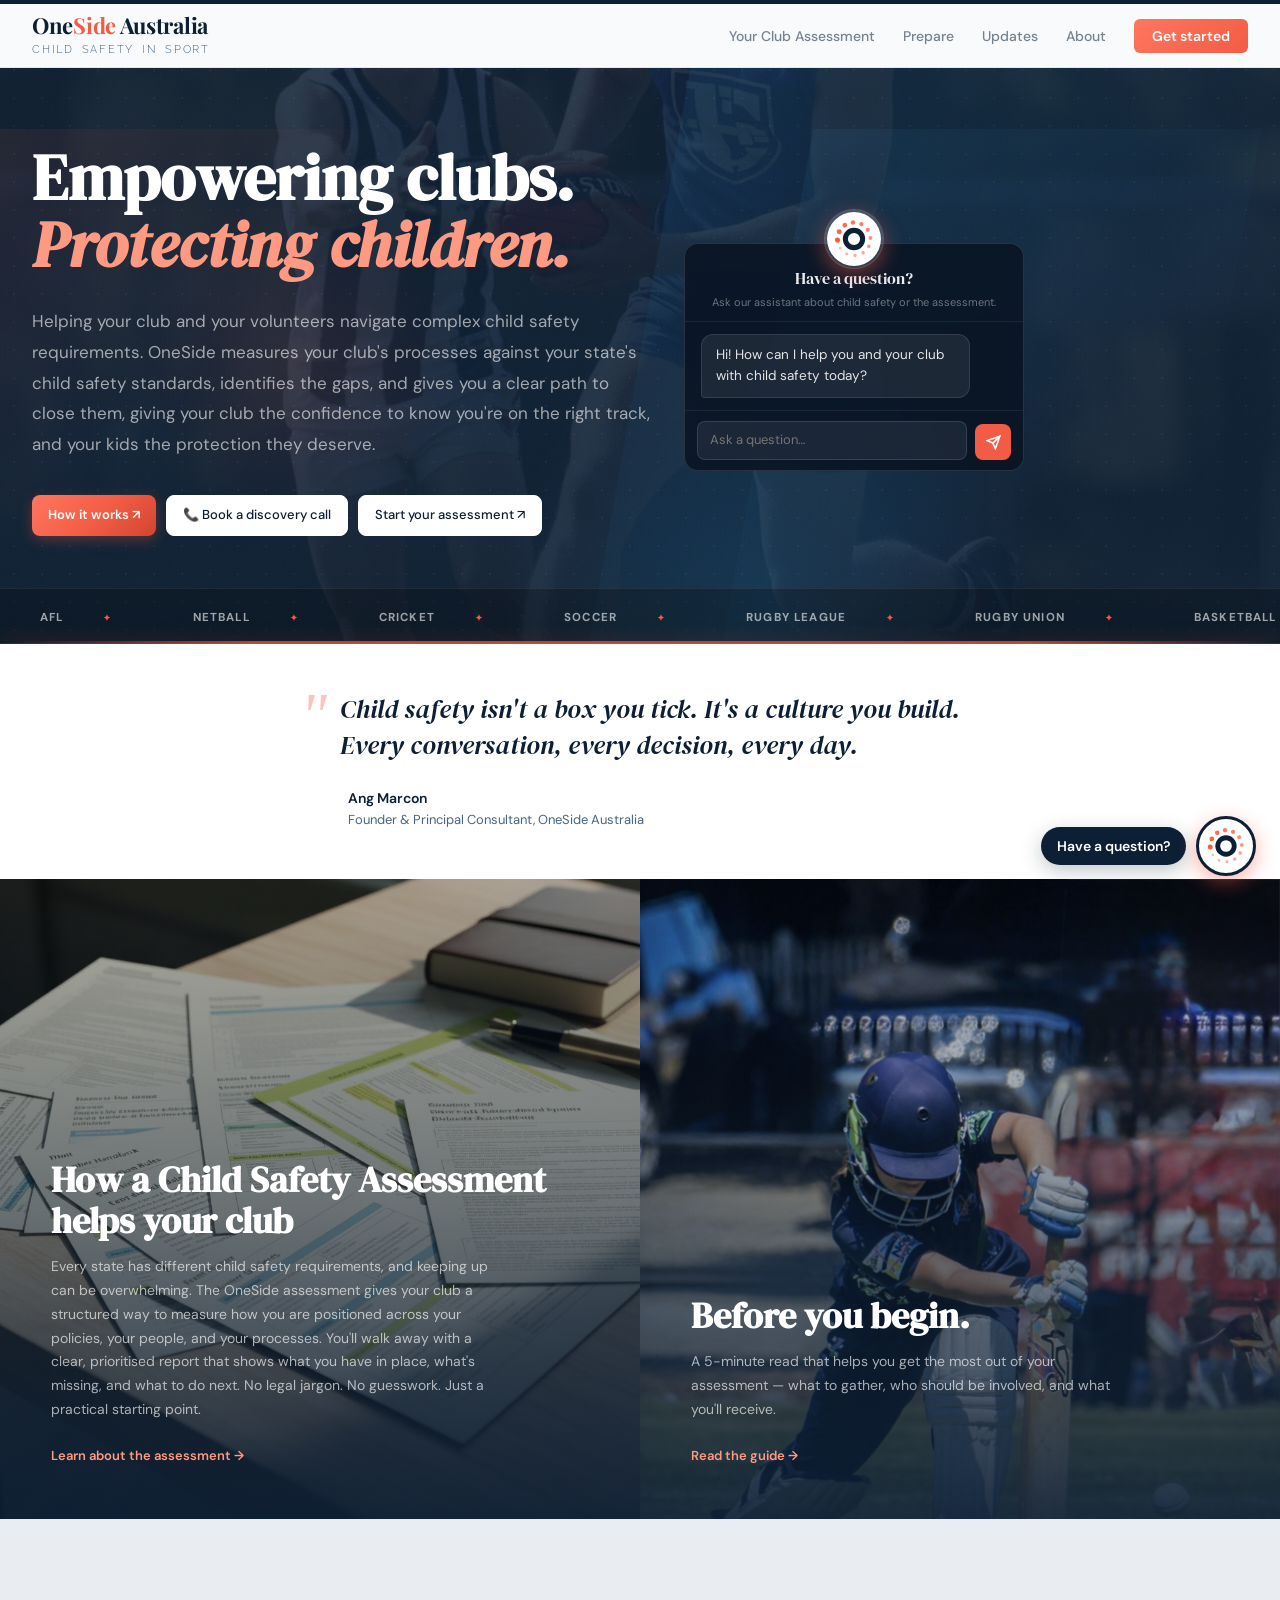
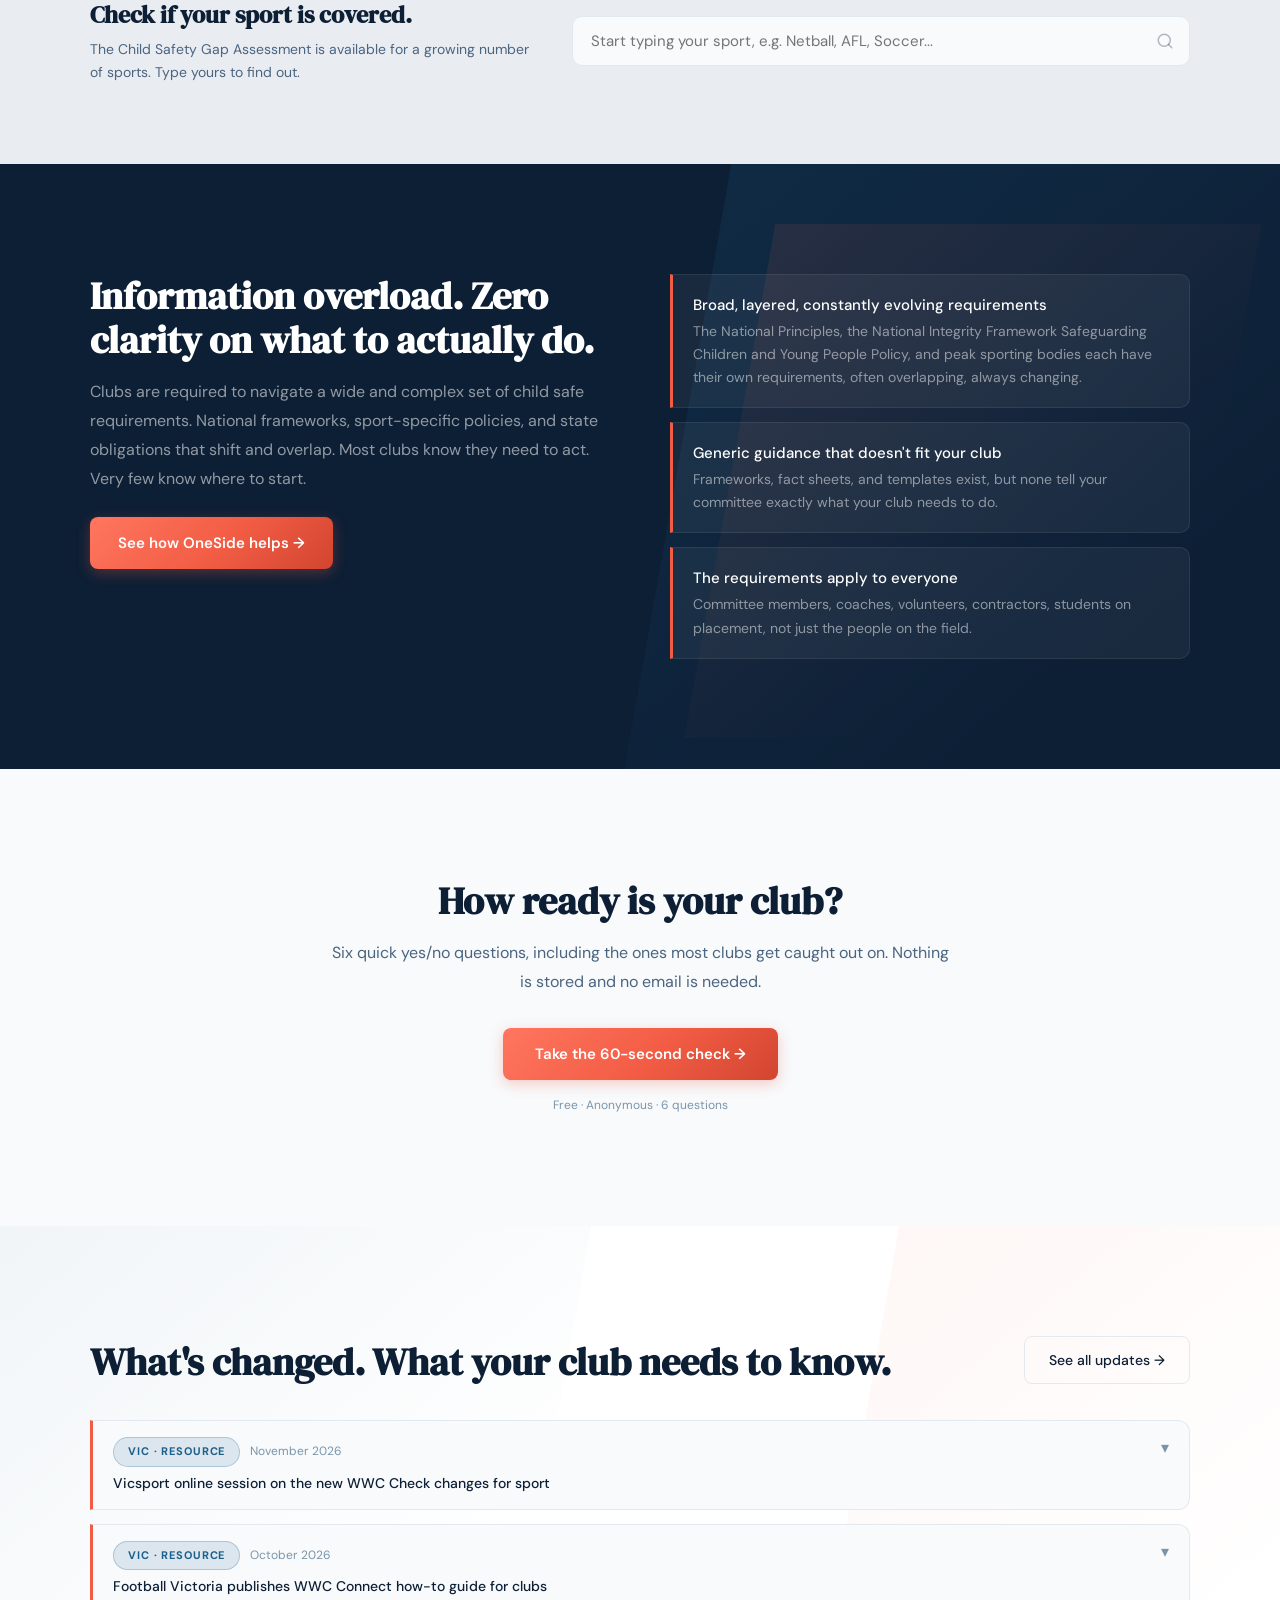
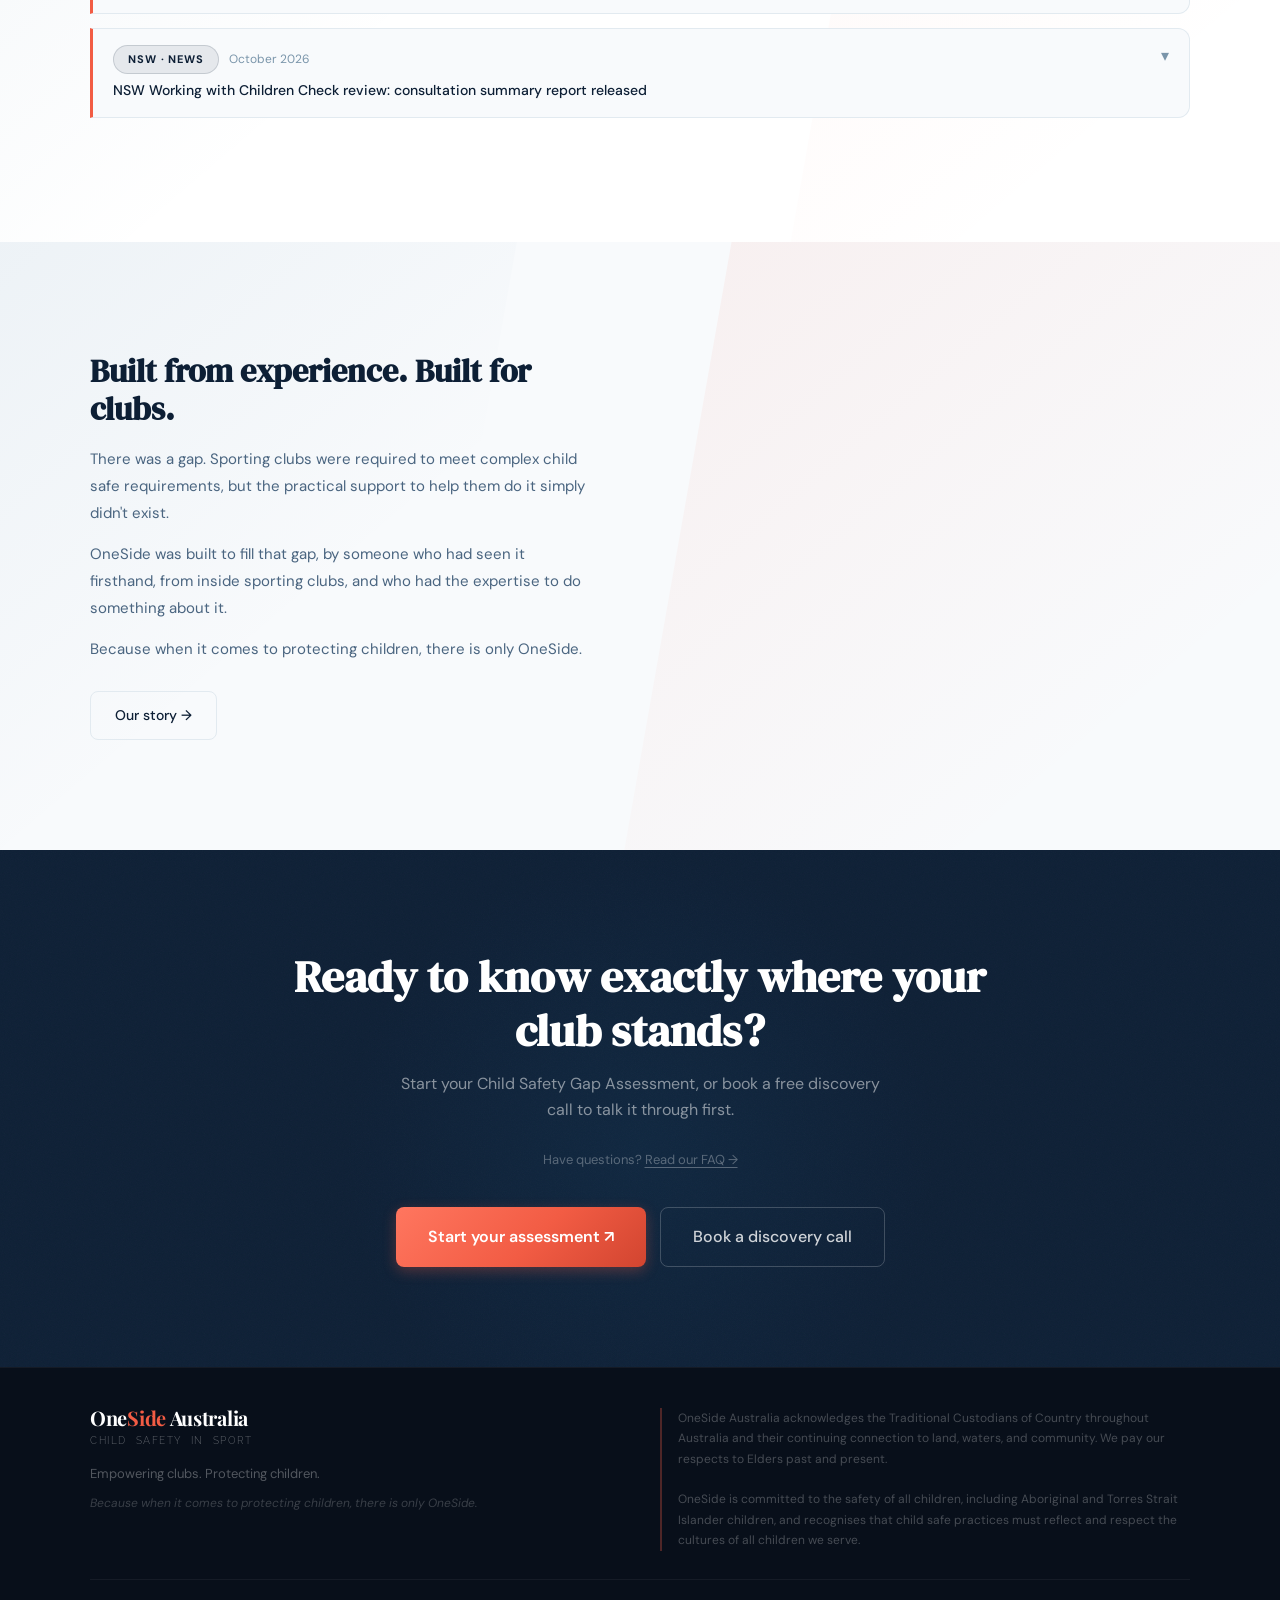
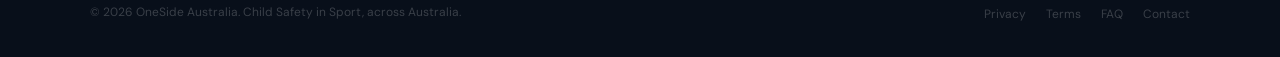
==== commit 4a53d0ad: "Sync home page with 3 newest updates" ====
--- a/index.html
+++ b/index.html
@@ -292,8 +292,8 @@
       </div>
       
       <div class="update-card" data-region="vic" data-sport="all" data-sortdate="2026-11"><div class="uc-head" onclick="toggleUpdate(this.closest('.update-card'))"><div class="uc-head-inner"><div class="uc-meta"><span class="uc-tag t-resource">VIC · Resource</span><span class="uc-date">November 2026</span></div><h5>Vicsport online session on the new WWC Check changes for sport</h5></div><span class="uc-chevron">▾</span></div><div class="uc-body"><p>Vicsport is running a free online Child Safe Sport Community of Practice on Monday 16 November 2026, 10:30am to 12:00pm, on the Working with Children Check changes that started on 19 October 2026. It will cover WWC Connect, the mandatory child safety training and how to put the changes into practice in sporting organisations, clubs and associations. Registrations close at 11:55pm on 15 November 2026.</p><a href="https://www.vicsport.com.au/events/388720" class="uc-source-link" target="_blank" rel="noopener">Read more at Vicsport ↗</a></div></div>
+      <div class="update-card" data-region="vic" data-sport="all" data-sortdate="2026-10"><div class="uc-head" onclick="toggleUpdate(this.closest('.update-card'))"><div class="uc-head-inner"><div class="uc-meta"><span class="uc-tag t-resource">VIC · Resource</span><span class="uc-date">October 2026</span></div><h5>Football Victoria publishes WWC Connect how-to guide for clubs</h5></div><span class="uc-chevron">▾</span></div><div class="uc-body"><p>Football Victoria has a Working With Children Reform section on its child safety page, including a step-by-step &#39;How to use WWC Connect Guide&#39; for club administrators and a link to the government webinar on the changes. The page states that all clubs must verify workers or volunteers in child related roles hold a valid Working with Children Check clearance via the WWC checker, and that clubs must also register their organisation through Services Victoria WWC Connect.</p><a href="https://footballvictoria.com.au/about/policies/child-safety" class="uc-source-link" target="_blank" rel="noopener">Read more at Football Victoria ↗</a></div></div>
       <div class="update-card" data-region="nsw" data-sport="all" data-sortdate="2026-10"><div class="uc-head" onclick="toggleUpdate(this.closest('.update-card'))"><div class="uc-head-inner"><div class="uc-meta"><span class="uc-tag t-news">NSW · News</span><span class="uc-date">October 2026</span></div><h5>NSW Working with Children Check review: consultation summary report released</h5></div><span class="uc-chevron">▾</span></div><div class="uc-body"><p>The Children&#39;s Guardian has released the Consultation Summary Report for the review of the NSW Working with Children Act. The consultation was held from November 2025 to March 2026 and thousands participated. The Office of the Children&#39;s Guardian will identify how to best update the Working with Children Check and share its advice with the NSW Government.</p><a href="https://ocg.nsw.gov.au/news/what-we-heard-during-working-children-act-review-consultation" class="uc-source-link" target="_blank" rel="noopener">Read more at Office of the Children&#39;s Guardian NSW ↗</a></div></div>
-      <div class="update-card" data-region="wa" data-sport="all" data-sortdate="2026-10"><div class="uc-head" onclick="toggleUpdate(this.closest('.update-card'))"><div class="uc-head-inner"><div class="uc-meta"><span class="uc-tag t-resource">WA · Resource</span><span class="uc-date">October 2026</span></div><h5>WA &#39;Child Safety is everyone&#39;s business&#39; resource hub available</h5></div><span class="uc-chevron">▾</span></div><div class="uc-body"><p>The Department of Communities has a &#39;Child Safety is everyone&#39;s business&#39; page with child safe resources for organisations, families and young people, including how organisations can prioritise the safety of children. The 10 National Principles for Child Safe Organisations are not yet embedded into legislation for WA, but the WA Government has committed to introducing a Child Safe Standards Scheme with Ombudsman WA leading its design.</p><a href="https://www.wa.gov.au/organisation/department-of-communities/child-safety-everyones-business" class="uc-source-link" target="_blank" rel="noopener">Read more at Department of Communities (WA) ↗</a></div></div>
     </div>
   </section>
 
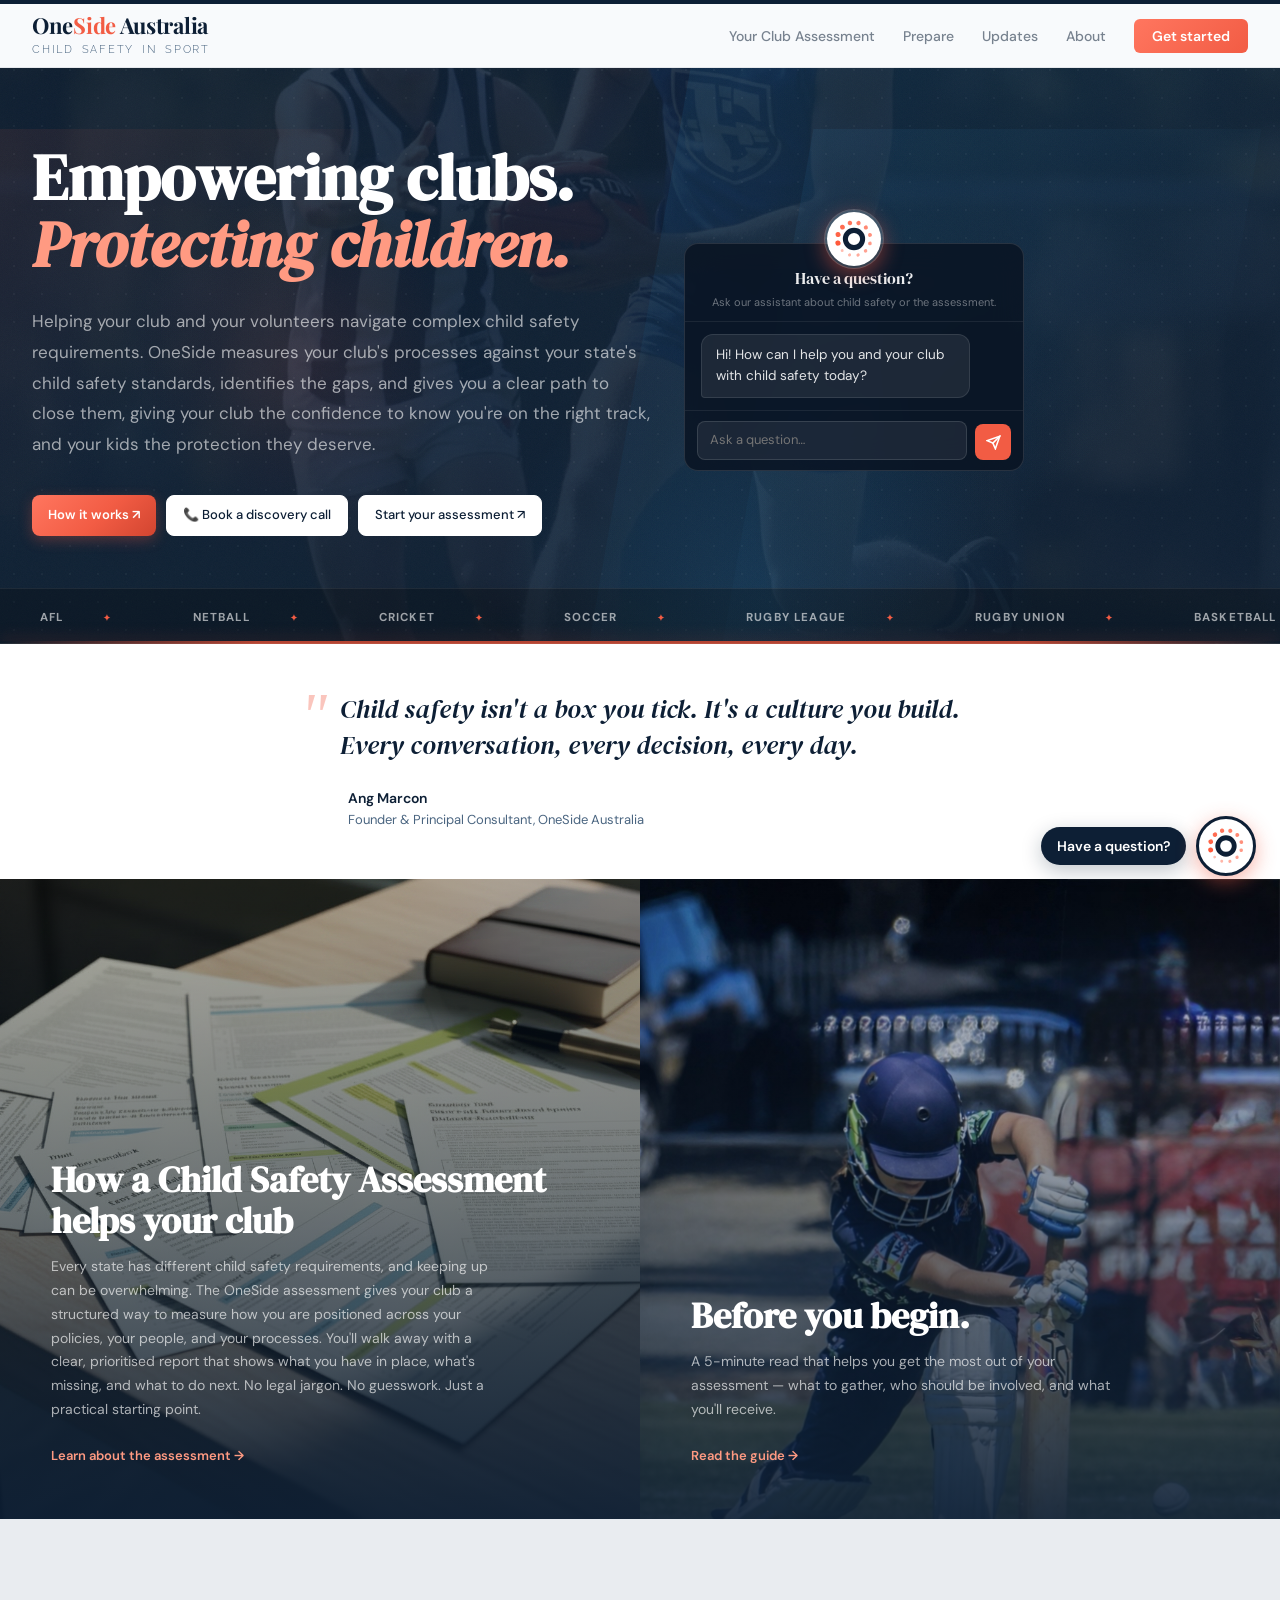
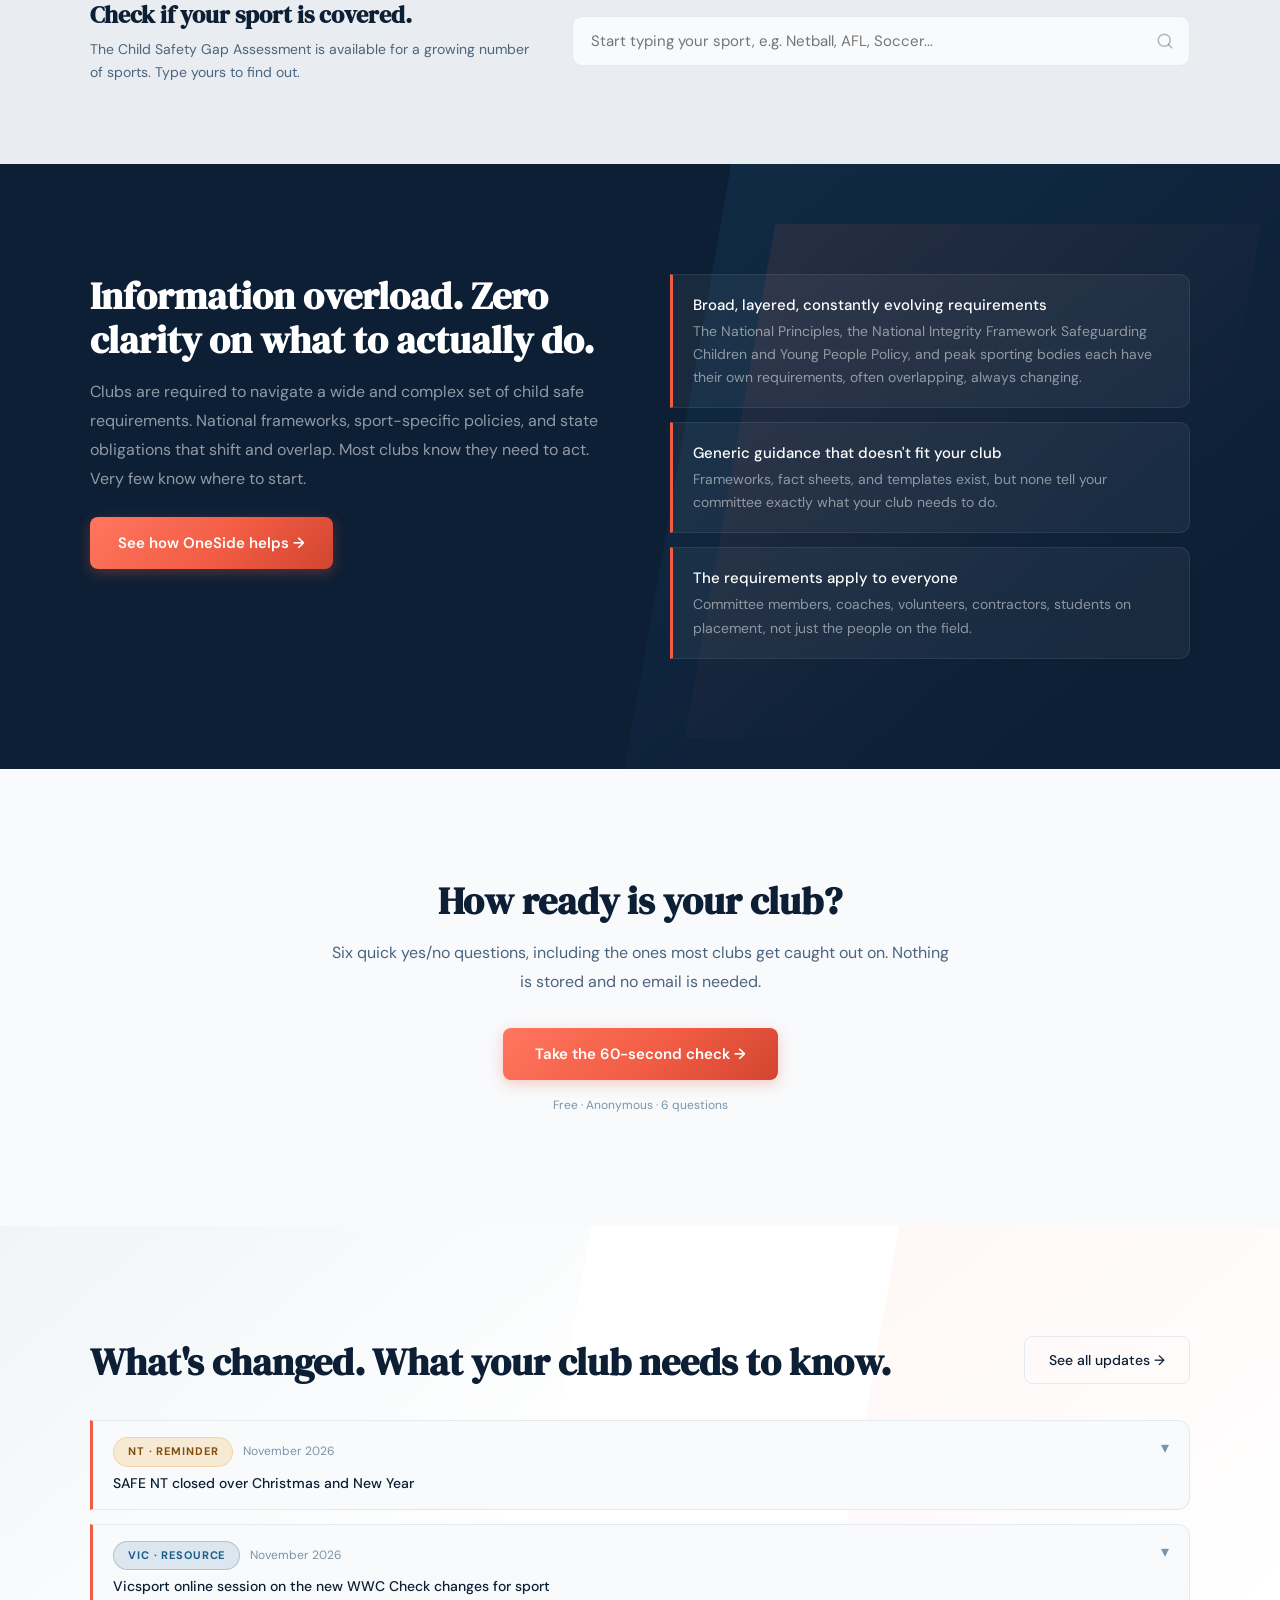
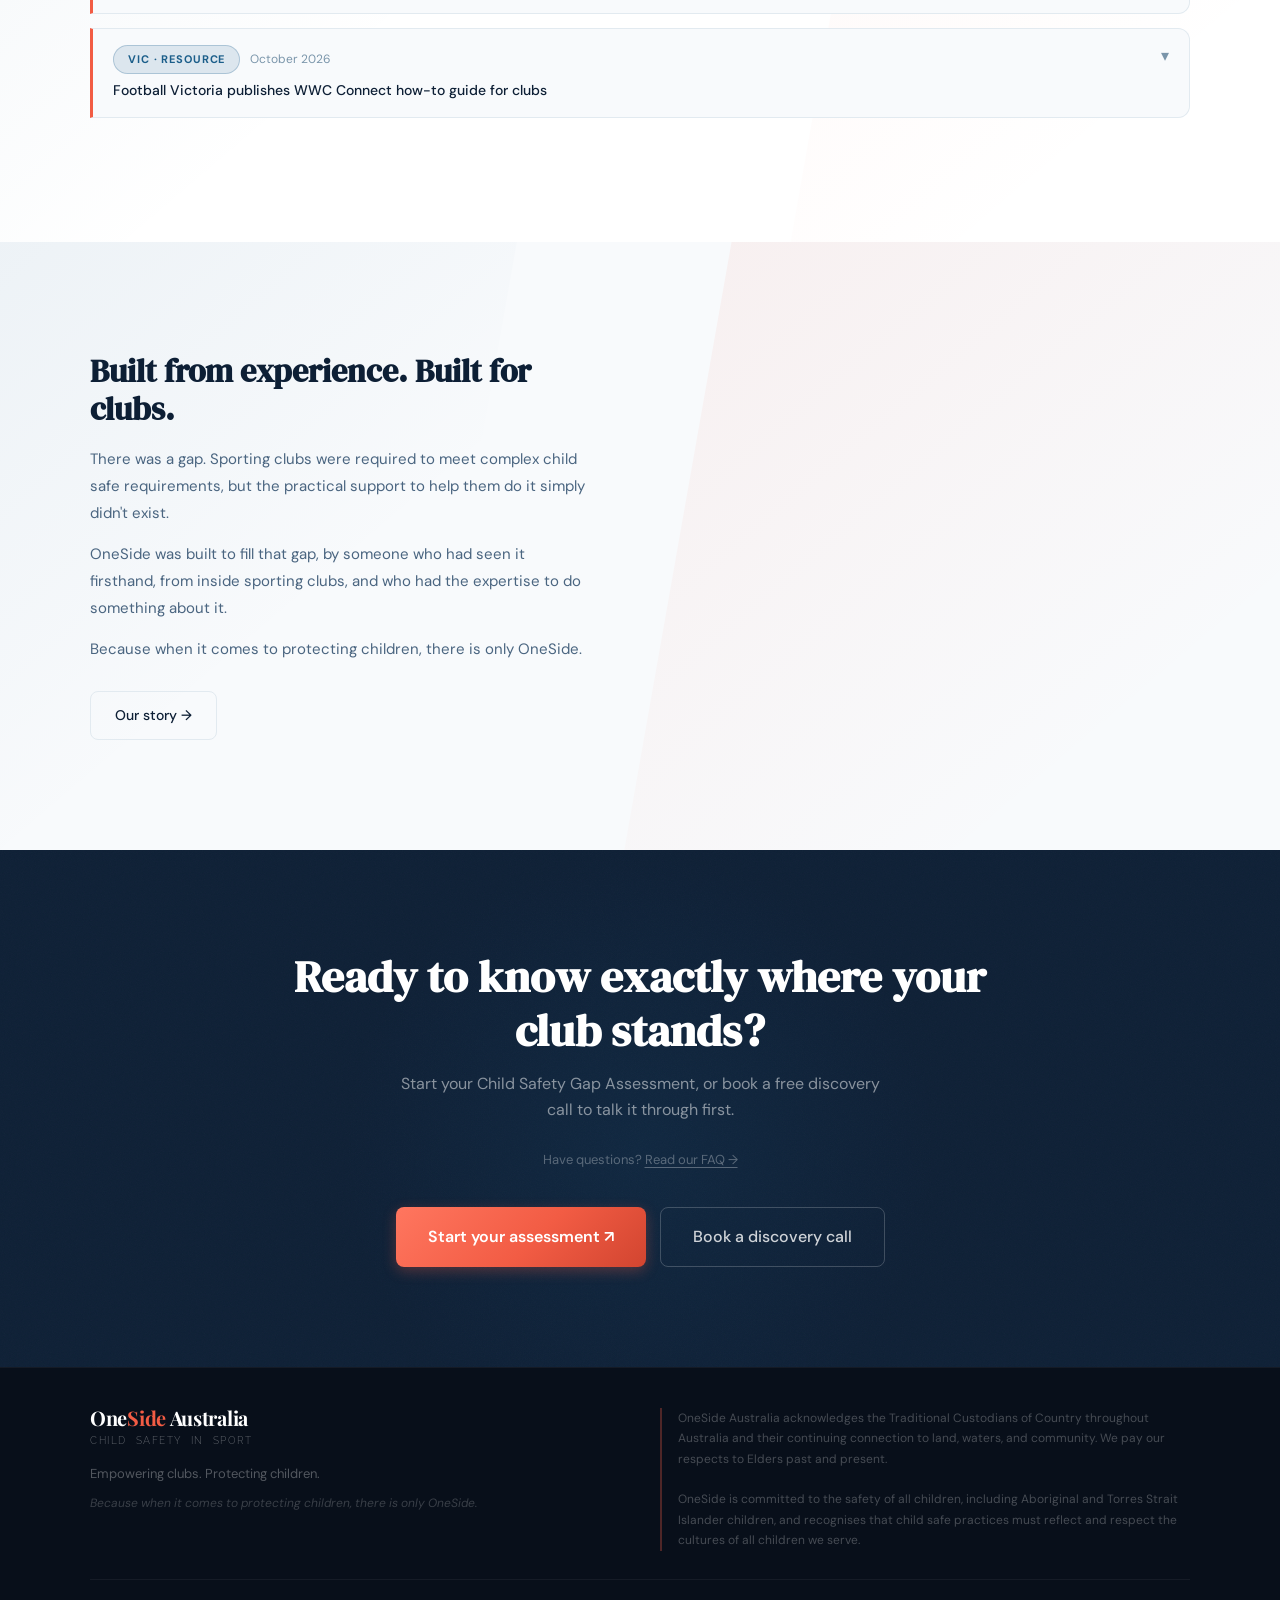
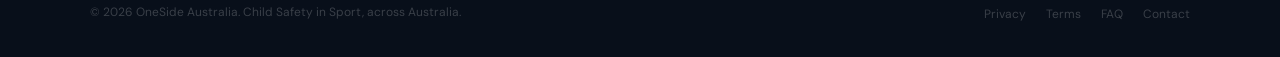
==== commit 142085f0: "Sync home page with 3 newest updates" ====
--- a/index.html
+++ b/index.html
@@ -291,9 +291,9 @@
         <a href="/updates" class="btn-outline" style="flex-shrink:0;">See all updates →</a>
       </div>
       
+      <div class="update-card" data-region="nt" data-sport="all" data-sortdate="2026-11"><div class="uc-head" onclick="toggleUpdate(this.closest('.update-card'))"><div class="uc-head-inner"><div class="uc-meta"><span class="uc-tag t-reminder">NT · Reminder</span><span class="uc-date">November 2026</span></div><h5>SAFE NT closed over Christmas and New Year</h5></div><span class="uc-chevron">▾</span></div><div class="uc-body"><p>SAFE NT, which handles Working with Children Clearances (Ochre Cards), will close its Customer Service Centre at 71 Smith St and its Call Centre from Monday 21 December 2026 to Friday 1 January 2027, reopening Monday 4 January 2027. Online self-service options stay available during the break. Clubs should remind coaches and volunteers who need in-person or phone help with an Ochre Card to contact SAFE NT before 21 December.</p><a href="https://pfes.nt.gov.au/SAFENT" class="uc-source-link" target="_blank" rel="noopener">Read more at NT Police, Fire and Emergency Services (SAFE NT) ↗</a></div></div>
       <div class="update-card" data-region="vic" data-sport="all" data-sortdate="2026-11"><div class="uc-head" onclick="toggleUpdate(this.closest('.update-card'))"><div class="uc-head-inner"><div class="uc-meta"><span class="uc-tag t-resource">VIC · Resource</span><span class="uc-date">November 2026</span></div><h5>Vicsport online session on the new WWC Check changes for sport</h5></div><span class="uc-chevron">▾</span></div><div class="uc-body"><p>Vicsport is running a free online Child Safe Sport Community of Practice on Monday 16 November 2026, 10:30am to 12:00pm, on the Working with Children Check changes that started on 19 October 2026. It will cover WWC Connect, the mandatory child safety training and how to put the changes into practice in sporting organisations, clubs and associations. Registrations close at 11:55pm on 15 November 2026.</p><a href="https://www.vicsport.com.au/events/388720" class="uc-source-link" target="_blank" rel="noopener">Read more at Vicsport ↗</a></div></div>
       <div class="update-card" data-region="vic" data-sport="all" data-sortdate="2026-10"><div class="uc-head" onclick="toggleUpdate(this.closest('.update-card'))"><div class="uc-head-inner"><div class="uc-meta"><span class="uc-tag t-resource">VIC · Resource</span><span class="uc-date">October 2026</span></div><h5>Football Victoria publishes WWC Connect how-to guide for clubs</h5></div><span class="uc-chevron">▾</span></div><div class="uc-body"><p>Football Victoria has a Working With Children Reform section on its child safety page, including a step-by-step &#39;How to use WWC Connect Guide&#39; for club administrators and a link to the government webinar on the changes. The page states that all clubs must verify workers or volunteers in child related roles hold a valid Working with Children Check clearance via the WWC checker, and that clubs must also register their organisation through Services Victoria WWC Connect.</p><a href="https://footballvictoria.com.au/about/policies/child-safety" class="uc-source-link" target="_blank" rel="noopener">Read more at Football Victoria ↗</a></div></div>
-      <div class="update-card" data-region="nsw" data-sport="all" data-sortdate="2026-10"><div class="uc-head" onclick="toggleUpdate(this.closest('.update-card'))"><div class="uc-head-inner"><div class="uc-meta"><span class="uc-tag t-news">NSW · News</span><span class="uc-date">October 2026</span></div><h5>NSW Working with Children Check review: consultation summary report released</h5></div><span class="uc-chevron">▾</span></div><div class="uc-body"><p>The Children&#39;s Guardian has released the Consultation Summary Report for the review of the NSW Working with Children Act. The consultation was held from November 2025 to March 2026 and thousands participated. The Office of the Children&#39;s Guardian will identify how to best update the Working with Children Check and share its advice with the NSW Government.</p><a href="https://ocg.nsw.gov.au/news/what-we-heard-during-working-children-act-review-consultation" class="uc-source-link" target="_blank" rel="noopener">Read more at Office of the Children&#39;s Guardian NSW ↗</a></div></div>
     </div>
   </section>
 
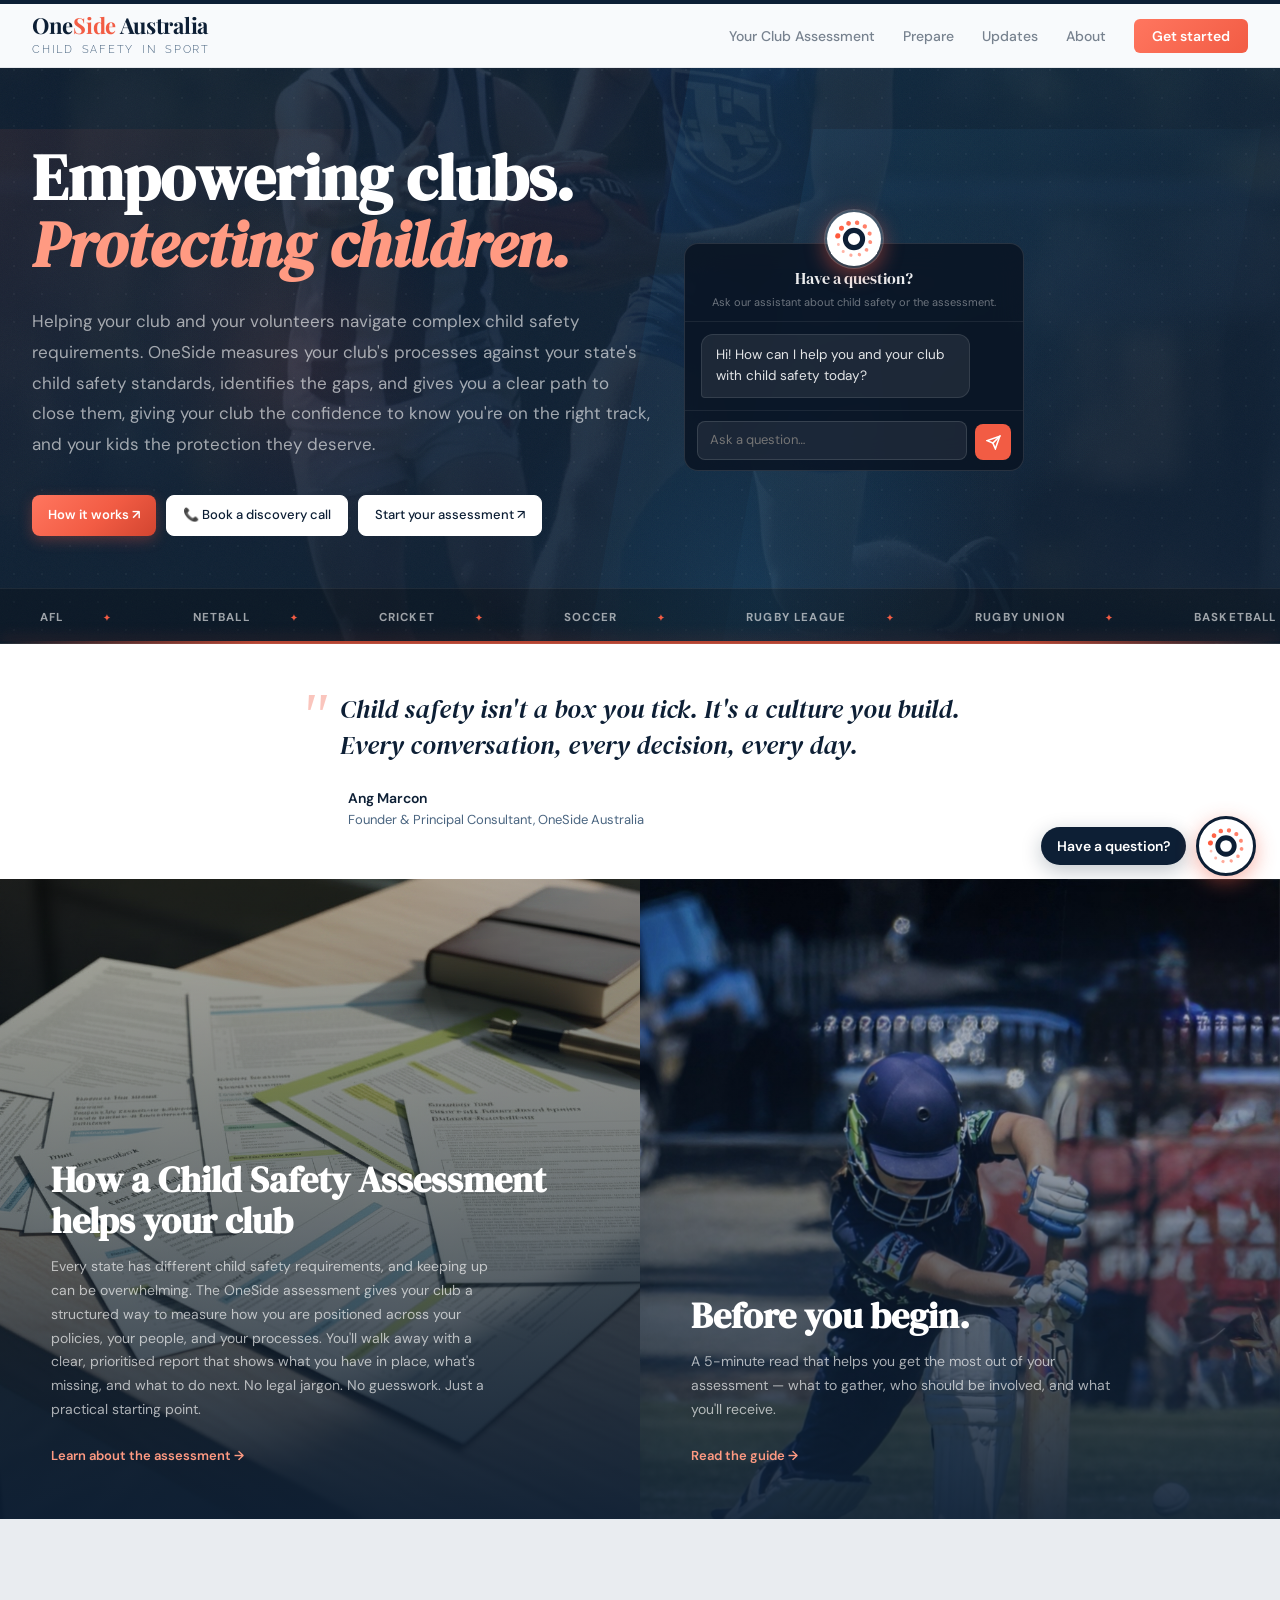
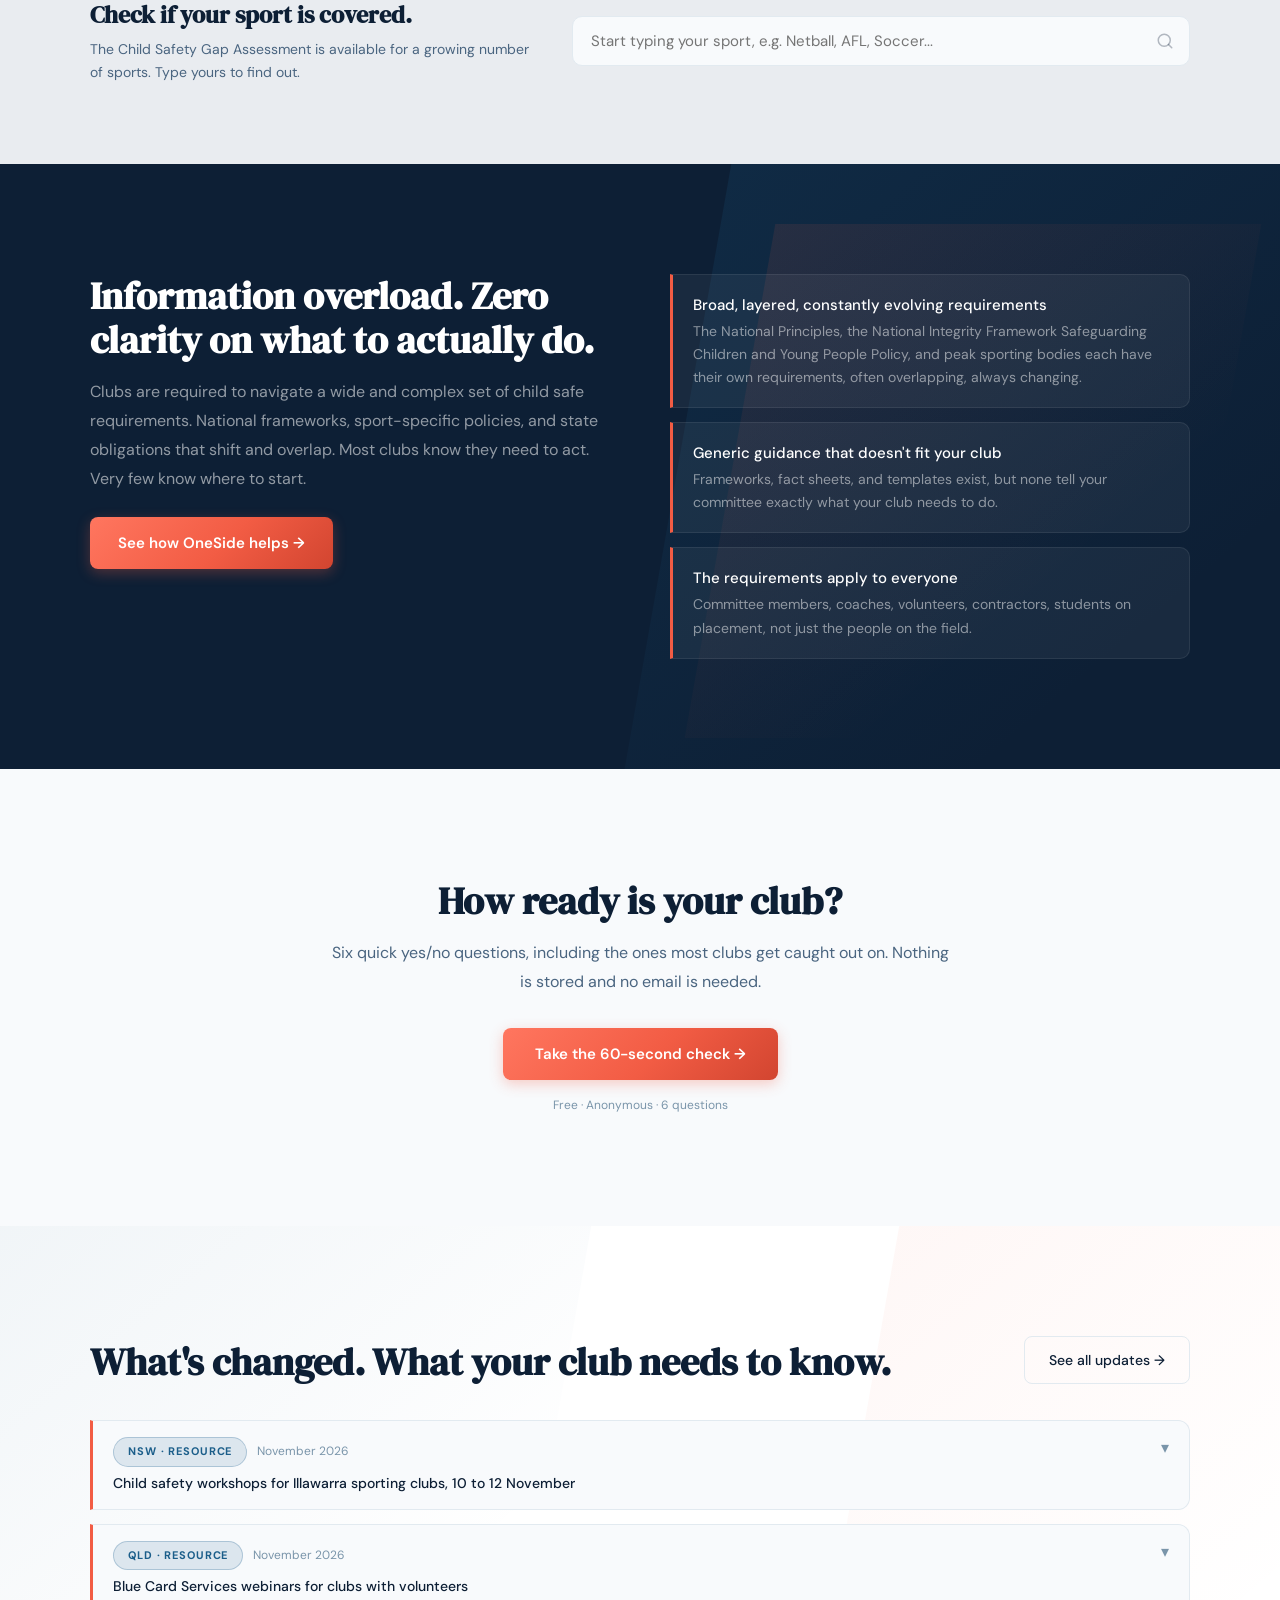
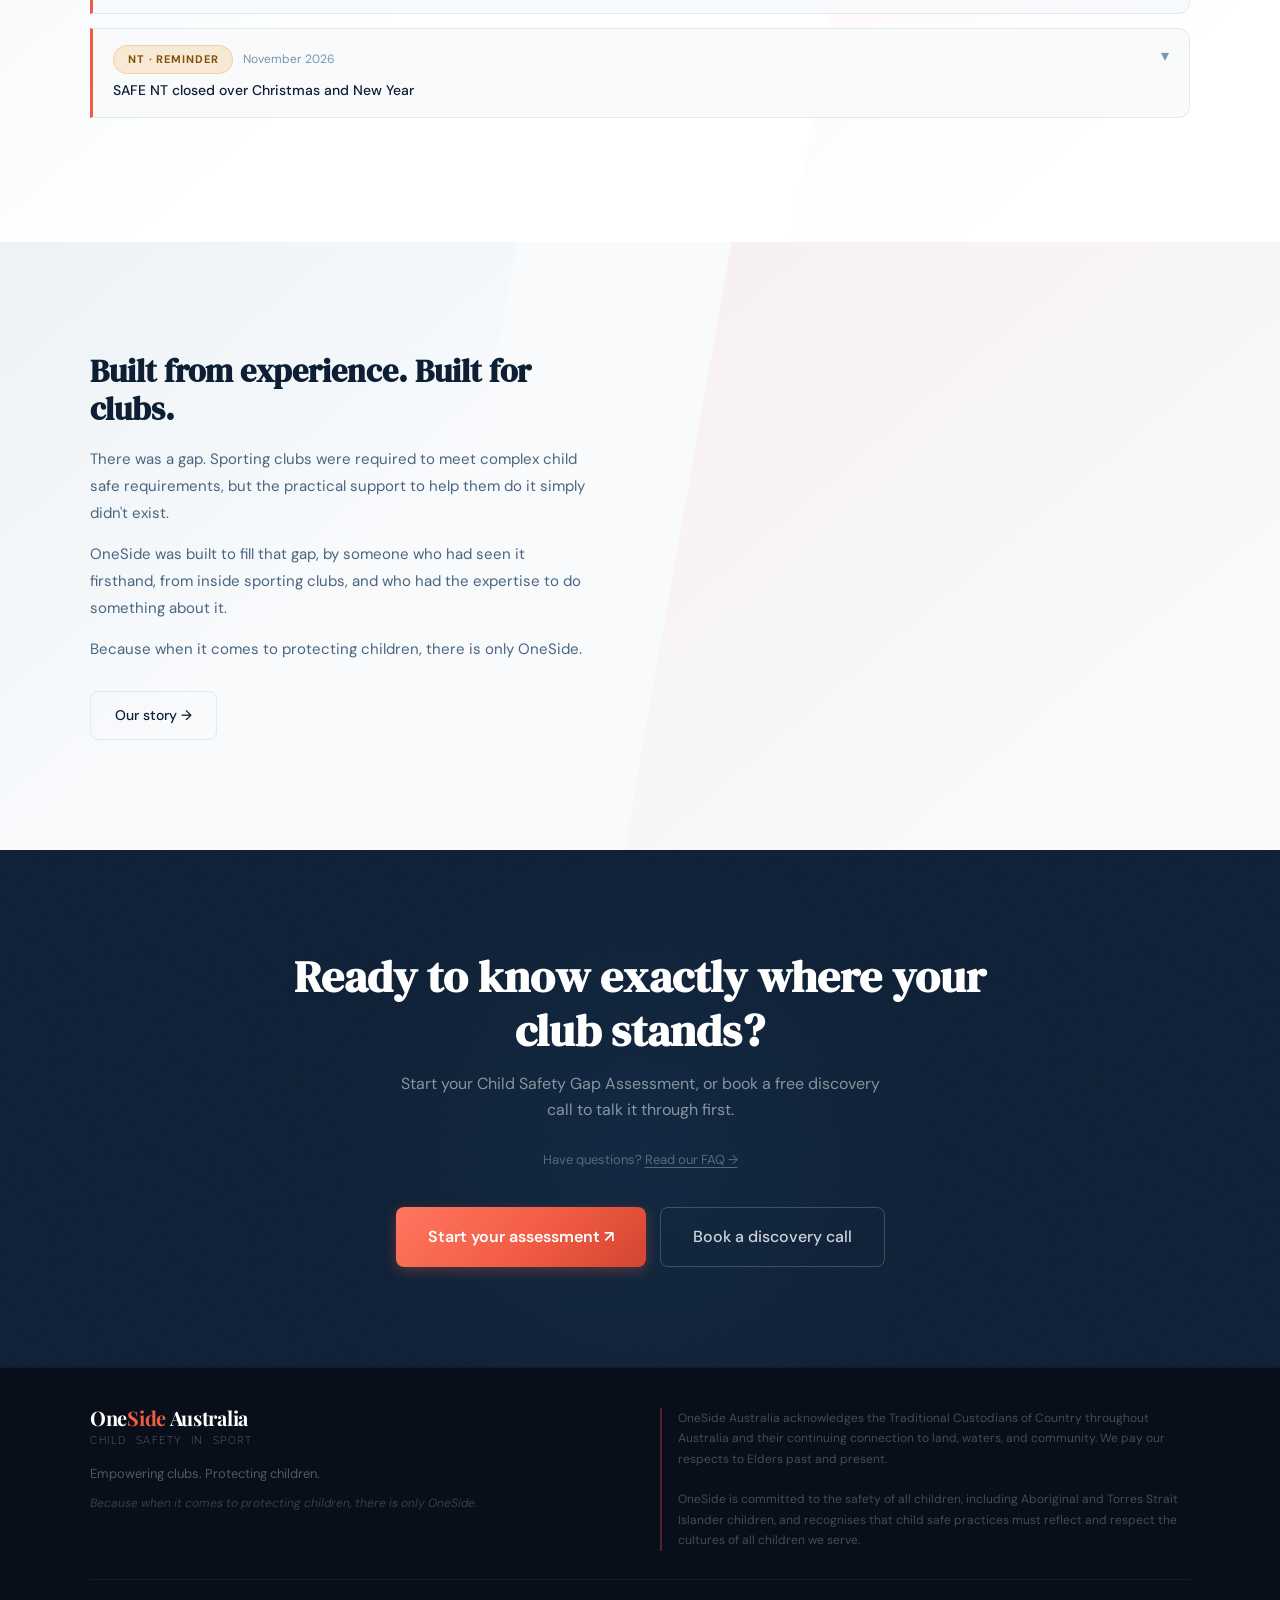
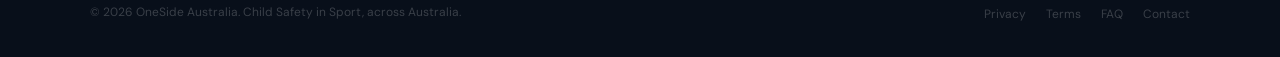
==== commit 3473fdba: "Sync home page with 3 newest updates" ====
--- a/index.html
+++ b/index.html
@@ -291,9 +291,9 @@
         <a href="/updates" class="btn-outline" style="flex-shrink:0;">See all updates →</a>
       </div>
       
+      <div class="update-card" data-region="nsw" data-sport="all" data-sortdate="2026-11"><div class="uc-head" onclick="toggleUpdate(this.closest('.update-card'))"><div class="uc-head-inner"><div class="uc-meta"><span class="uc-tag t-resource">NSW · Resource</span><span class="uc-date">November 2026</span></div><h5>Child safety workshops for Illawarra sporting clubs, 10 to 12 November</h5></div><span class="uc-chevron">▾</span></div><div class="uc-body"><p>The NSW Office of Sport and Wollongong City Council are running interactive child safety workshops in Wollongong, Dapto and Woonona from 10 to 12 November 2026. Delivered by the Office of Sport and the Office of the Children&#39;s Guardian, they cover de-escalating challenging behaviour, managing child safety risks and implementing Child Safe Standards. Illawarra sporting organisations can register through the Illawarra Sport Integrity Roadshow page.</p><a href="https://www.nsw.gov.au/departments-and-agencies/office-of-sport/news-media/keeping-children-safe-sport" class="uc-source-link" target="_blank" rel="noopener">Read more at Office of Sport NSW ↗</a></div></div>
+      <div class="update-card" data-region="qld" data-sport="all" data-sortdate="2026-11"><div class="uc-head" onclick="toggleUpdate(this.closest('.update-card'))"><div class="uc-head-inner"><div class="uc-meta"><span class="uc-tag t-resource">QLD · Resource</span><span class="uc-date">November 2026</span></div><h5>Blue Card Services webinars for clubs with volunteers</h5></div><span class="uc-chevron">▾</span></div><div class="uc-body"><p>Blue Card Services is running online sessions on Microsoft Teams for organisations that have volunteers working with children, on 18 November and 9 December 2026. Sessions cover who needs a blue card, how to apply for a volunteer blue card and what volunteers and organisations must do under blue card laws. A Ready, Set, Compliant session on 1 December 2026 covers linking requirements, the employee register and the Organisation Portal.</p><a href="https://www.qld.gov.au/jobs/blue-card/contacting/events" class="uc-source-link" target="_blank" rel="noopener">Read more at Blue Card Services, Queensland Government ↗</a></div></div>
       <div class="update-card" data-region="nt" data-sport="all" data-sortdate="2026-11"><div class="uc-head" onclick="toggleUpdate(this.closest('.update-card'))"><div class="uc-head-inner"><div class="uc-meta"><span class="uc-tag t-reminder">NT · Reminder</span><span class="uc-date">November 2026</span></div><h5>SAFE NT closed over Christmas and New Year</h5></div><span class="uc-chevron">▾</span></div><div class="uc-body"><p>SAFE NT, which handles Working with Children Clearances (Ochre Cards), will close its Customer Service Centre at 71 Smith St and its Call Centre from Monday 21 December 2026 to Friday 1 January 2027, reopening Monday 4 January 2027. Online self-service options stay available during the break. Clubs should remind coaches and volunteers who need in-person or phone help with an Ochre Card to contact SAFE NT before 21 December.</p><a href="https://pfes.nt.gov.au/SAFENT" class="uc-source-link" target="_blank" rel="noopener">Read more at NT Police, Fire and Emergency Services (SAFE NT) ↗</a></div></div>
-      <div class="update-card" data-region="vic" data-sport="all" data-sortdate="2026-11"><div class="uc-head" onclick="toggleUpdate(this.closest('.update-card'))"><div class="uc-head-inner"><div class="uc-meta"><span class="uc-tag t-resource">VIC · Resource</span><span class="uc-date">November 2026</span></div><h5>Vicsport online session on the new WWC Check changes for sport</h5></div><span class="uc-chevron">▾</span></div><div class="uc-body"><p>Vicsport is running a free online Child Safe Sport Community of Practice on Monday 16 November 2026, 10:30am to 12:00pm, on the Working with Children Check changes that started on 19 October 2026. It will cover WWC Connect, the mandatory child safety training and how to put the changes into practice in sporting organisations, clubs and associations. Registrations close at 11:55pm on 15 November 2026.</p><a href="https://www.vicsport.com.au/events/388720" class="uc-source-link" target="_blank" rel="noopener">Read more at Vicsport ↗</a></div></div>
-      <div class="update-card" data-region="vic" data-sport="all" data-sortdate="2026-10"><div class="uc-head" onclick="toggleUpdate(this.closest('.update-card'))"><div class="uc-head-inner"><div class="uc-meta"><span class="uc-tag t-resource">VIC · Resource</span><span class="uc-date">October 2026</span></div><h5>Football Victoria publishes WWC Connect how-to guide for clubs</h5></div><span class="uc-chevron">▾</span></div><div class="uc-body"><p>Football Victoria has a Working With Children Reform section on its child safety page, including a step-by-step &#39;How to use WWC Connect Guide&#39; for club administrators and a link to the government webinar on the changes. The page states that all clubs must verify workers or volunteers in child related roles hold a valid Working with Children Check clearance via the WWC checker, and that clubs must also register their organisation through Services Victoria WWC Connect.</p><a href="https://footballvictoria.com.au/about/policies/child-safety" class="uc-source-link" target="_blank" rel="noopener">Read more at Football Victoria ↗</a></div></div>
     </div>
   </section>
 
